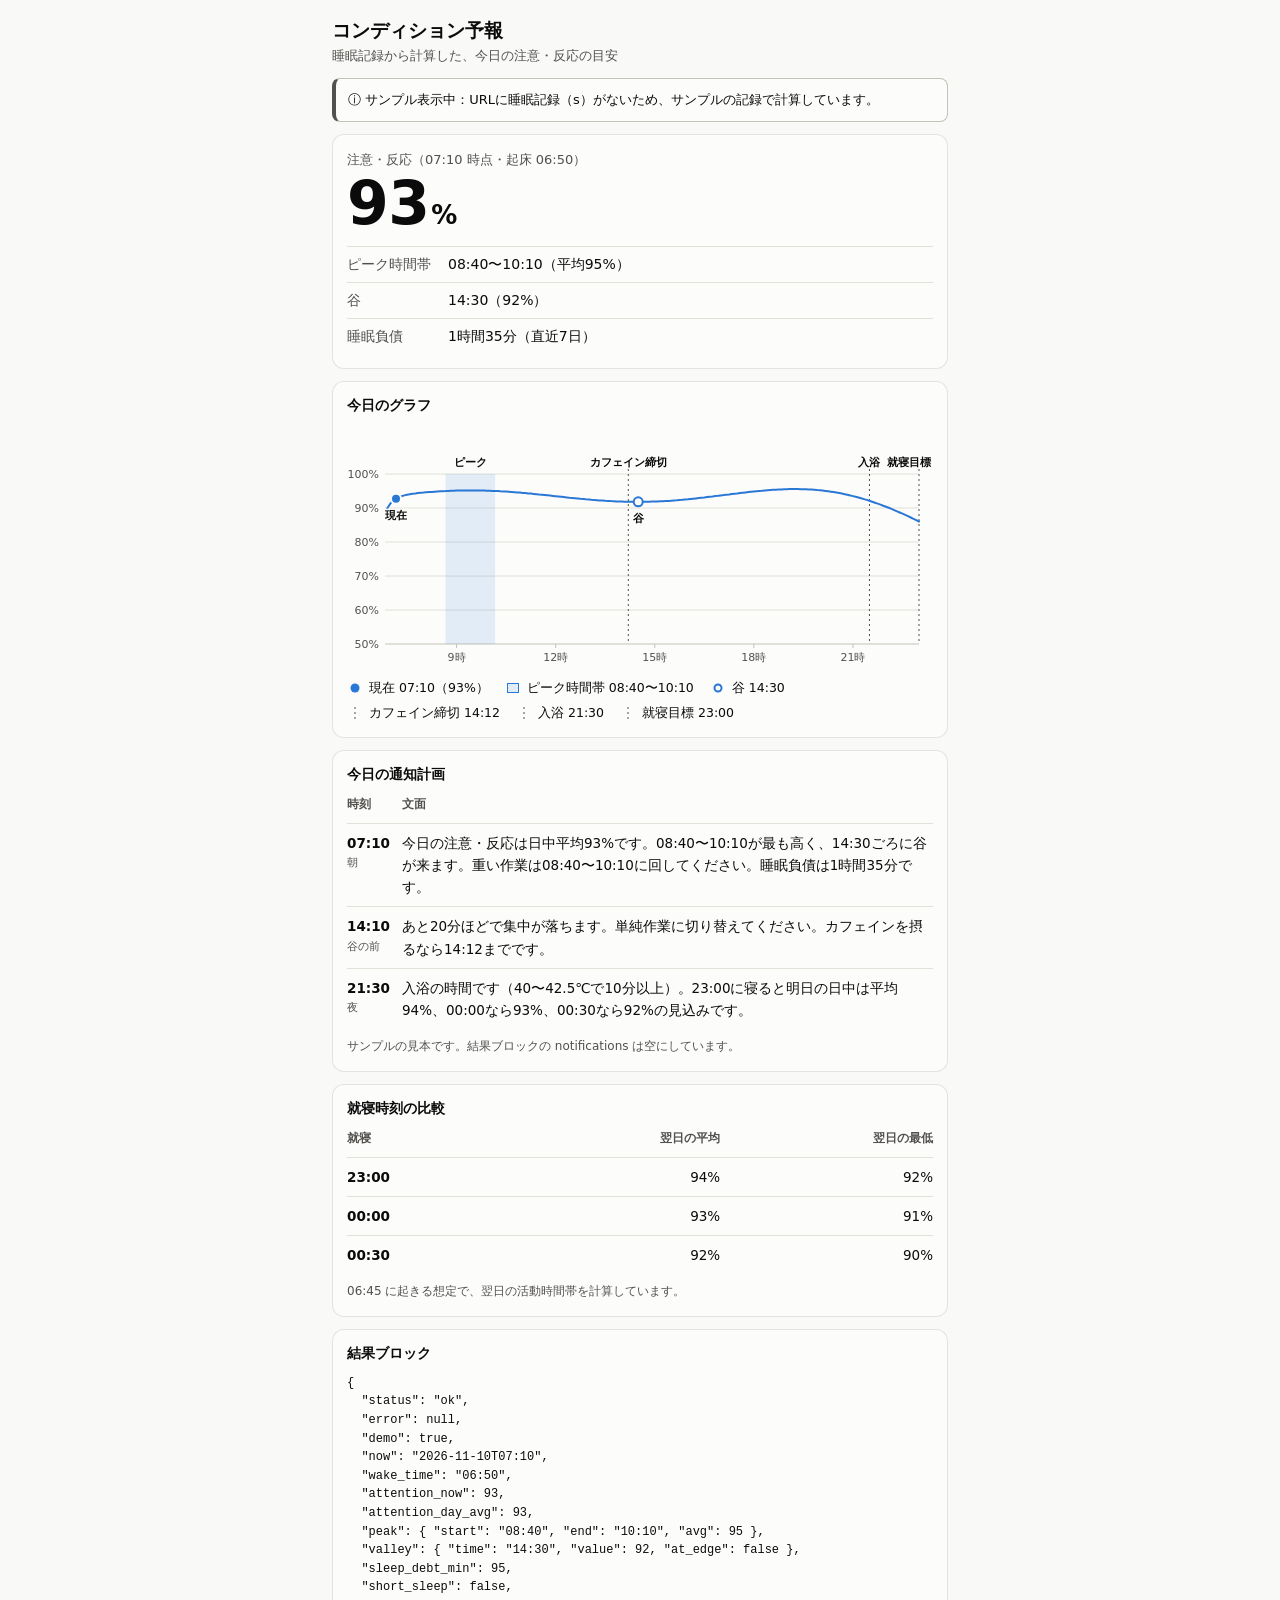
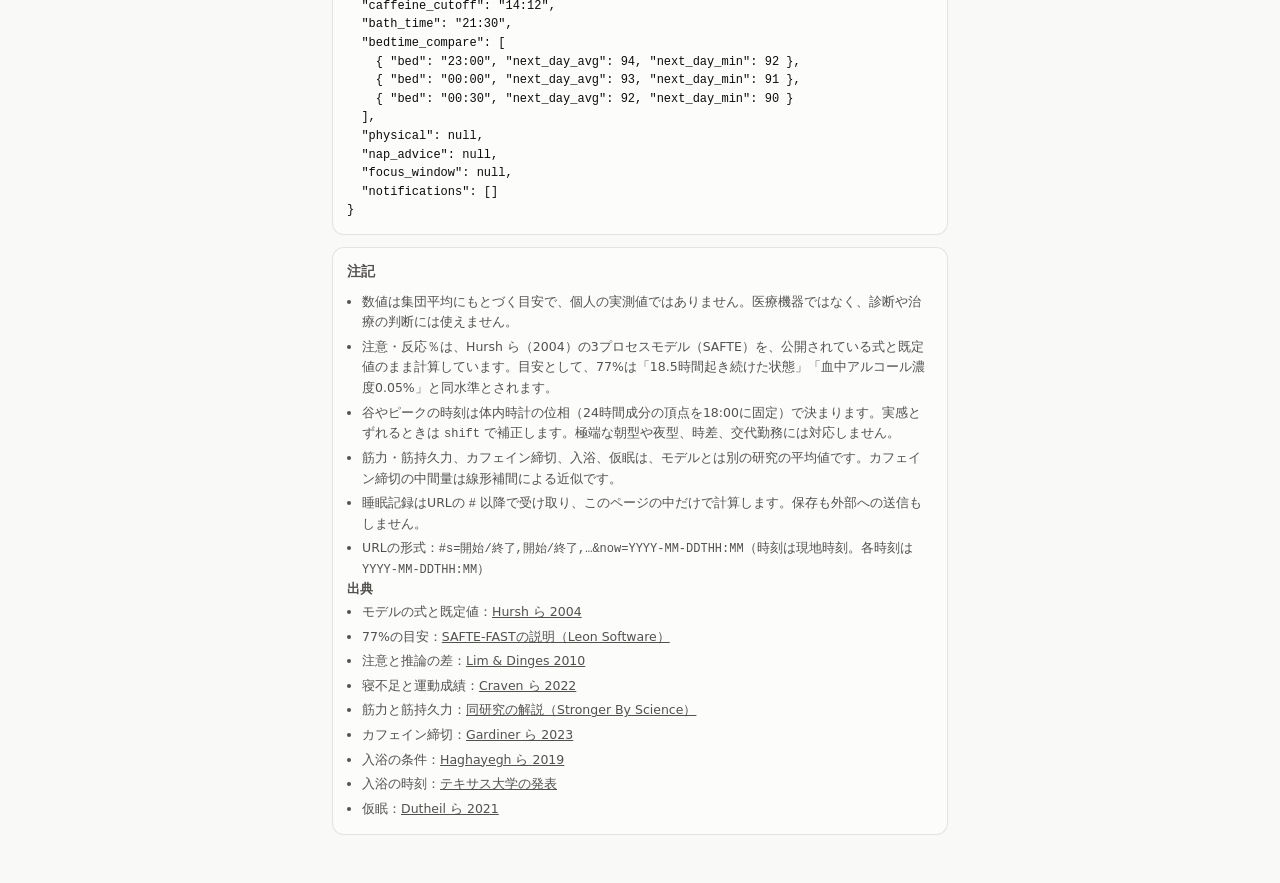
==== forecast/index.html @ 97cc7d0a "コンディション予報ページを追加（/forecast/） 睡眠記録から当日の注意・反応％を計算し、通知計画を返す静的ページ。 仕様書「コンディション予報ページ 仕様書」の v1 を実装した。  - fo" ====
<!DOCTYPE html>
<html lang="ja">
<head>
<meta charset="utf-8">
<meta name="viewport" content="width=device-width, initial-scale=1">
<meta name="color-scheme" content="light dark">
<meta name="referrer" content="no-referrer">
<!-- 外部通信をしないことをブラウザ側でも保証する（読み込み・送信をすべて禁止） -->
<meta http-equiv="Content-Security-Policy" content="default-src 'none'; script-src 'unsafe-inline'; style-src 'unsafe-inline'; base-uri 'none'; form-action 'none'">
<title>コンディション予報</title>
<style>
  :root {
    color-scheme: light dark;
    --page: #f9f9f7;
    --surface: #fcfcfb;
    --ink: #0b0b0b;
    --ink-2: #52514e;
    --grid: #e1e0d9;
    --axis: #c3c2b7;
    --border: rgba(11, 11, 11, .10);
    --series: #2a78d6;
    --wash: rgba(42, 120, 214, .12);
    --critical: #d03b3b;
  }
  @media (prefers-color-scheme: dark) {
    :root {
      --page: #0d0d0d;
      --surface: #1a1a19;
      --ink: #f0efec;
      --ink-2: #c3c2b7;
      --grid: #2c2c2a;
      --axis: #4a4a46;
      --border: rgba(255, 255, 255, .10);
      --series: #3987e5;
      --wash: rgba(57, 135, 229, .18);
      --critical: #e66767;
    }
  }
  * { box-sizing: border-box; }
  [hidden] { display: none !important; }
  html { -webkit-text-size-adjust: 100%; }
  body {
    margin: 0;
    background: var(--page);
    color: var(--ink);
    font: 15px/1.65 system-ui, -apple-system, "Hiragino Sans", "Noto Sans JP", "Yu Gothic UI", Meiryo, sans-serif;
  }
  .page { max-width: 640px; margin: 0 auto; padding: 18px 12px 48px; }
  h1 { font-size: 19px; line-height: 1.3; margin: 0; }
  .lead { margin: 2px 0 0; font-size: 13px; color: var(--ink-2); }
  h2 { font-size: 14px; line-height: 1.4; margin: 0 0 10px; }
  h3 { font-size: 13px; line-height: 1.4; margin: 14px 0 2px; }
  h3:first-of-type { margin-top: 0; }
  p { margin: 0; }
  a { color: inherit; }
  .card {
    margin-top: 12px;
    padding: 14px;
    background: var(--surface);
    border: 1px solid var(--border);
    border-radius: 12px;
  }
  .status {
    margin-top: 12px;
    padding: 10px 12px;
    font-size: 13px;
    background: var(--surface);
    border: 1px solid var(--axis);
    border-left: 4px solid var(--ink-2);
    border-radius: 8px;
    overflow-wrap: anywhere;
  }
  .status.error { border-color: var(--critical); }
  .note { margin-top: 8px; font-size: 12px; color: var(--ink-2); }

  /* 現在値 */
  .now-label { font-size: 13px; color: var(--ink-2); }
  .hero { font-size: 60px; font-weight: 700; line-height: 1.1; letter-spacing: -.01em; }
  .hero span { font-size: 26px; font-weight: 600; margin-left: 2px; }
  .facts { margin: 10px 0 0; padding: 0; list-style: none; font-size: 14px; }
  .facts li { display: flex; gap: 10px; padding: 6px 0; border-top: 1px solid var(--grid); }
  .facts .k { flex: none; width: 6.5em; color: var(--ink-2); }
  .facts .v { font-variant-numeric: tabular-nums; }

  /* グラフ */
  #chart svg { display: block; width: 100%; height: auto; touch-action: pan-y; }
  #chart text { font-size: 11px; fill: var(--ink-2); }
  #chart .grid { stroke: var(--grid); stroke-width: 1; }
  #chart .base { stroke: var(--axis); stroke-width: 1; }
  #chart .band { fill: var(--wash); }
  #chart .curve { fill: none; stroke: var(--series); stroke-width: 2; stroke-linejoin: round; stroke-linecap: round; }
  #chart .event { stroke: var(--ink-2); stroke-width: 1; stroke-dasharray: 2 3; }
  #chart .dot { fill: var(--series); stroke: var(--surface); stroke-width: 2; }
  #chart .ring { fill: var(--surface); stroke: var(--series); stroke-width: 2; }
  #chart .tag { fill: var(--ink); font-weight: 600; }
  #chart .tag-bg { fill: var(--surface); }
  #chart .cross { stroke: var(--ink-2); stroke-width: 1; }
  #chart .tip-bg { fill: var(--ink); }
  #chart .tip { fill: var(--surface); font-weight: 700; font-variant-numeric: tabular-nums; }
  .legend { display: flex; flex-wrap: wrap; gap: 4px 16px; margin: 8px 0 0; padding: 0; list-style: none; font-size: 12.5px; }
  .legend li { display: flex; align-items: center; gap: 6px; font-variant-numeric: tabular-nums; }
  .legend svg { flex: none; }
  .legend .dot { fill: var(--series); }
  .legend .ring { fill: var(--surface); stroke: var(--series); stroke-width: 2; }
  .legend .band { fill: var(--wash); stroke: var(--series); stroke-width: 1; }
  .legend .event { stroke: var(--ink-2); stroke-width: 1; stroke-dasharray: 2 3; }

  /* 表 */
  table { width: 100%; border-collapse: collapse; font-size: 13.5px; }
  th, td { padding: 8px 6px; text-align: left; vertical-align: top; border-top: 1px solid var(--grid); }
  th:first-child, td:first-child { padding-left: 0; }
  th:last-child, td:last-child { padding-right: 0; }
  thead th { border-top: 0; padding-top: 0; font-size: 12px; font-weight: 600; color: var(--ink-2); }
  td.time { white-space: nowrap; font-weight: 700; font-variant-numeric: tabular-nums; }
  td.time small { display: block; font-size: 11px; font-weight: 400; color: var(--ink-2); }
  td.num, th.num { text-align: right; font-variant-numeric: tabular-nums; white-space: nowrap; }

  #muse-result {
    margin: 0;
    font: 12px/1.55 ui-monospace, SFMono-Regular, Menlo, Consolas, monospace;
    white-space: pre-wrap;
    overflow-wrap: anywhere;
  }
  .notes { font-size: 12.5px; color: var(--ink-2); }
  .notes ul { margin: 0; padding-left: 1.2em; }
  .notes li { margin-top: 4px; }
  .notes code { font: 12px ui-monospace, SFMono-Regular, Menlo, Consolas, monospace; overflow-wrap: anywhere; }
</style>
</head>
<body>
<main class="page">
  <h1>コンディション予報</h1>
  <p class="lead">睡眠記録から計算した、今日の注意・反応の目安</p>

  <!-- 1. 状態表示（サンプル表示中・エラーのときだけ） -->
  <p id="status" class="status" role="status" hidden></p>
  <noscript><p class="status error">このページは JavaScript で計算します。JavaScript を有効にしてください。</p></noscript>

  <!-- 2. 現在値 -->
  <section id="sec-now" class="card" hidden>
    <p id="now-label" class="now-label"></p>
    <p class="hero"><b id="now-value"></b><span>%</span></p>
    <ul id="facts" class="facts"></ul>
  </section>

  <!-- 3. 今日のグラフ -->
  <section id="sec-chart" class="card" hidden>
    <h2>今日のグラフ</h2>
    <div id="chart"></div>
    <ul id="legend" class="legend"></ul>
  </section>

  <!-- 4. 今日の通知計画 -->
  <section id="sec-plan" class="card" hidden>
    <h2>今日の通知計画</h2>
    <div id="plan"></div>
  </section>

  <!-- 5. 就寝時刻の比較 -->
  <section id="sec-compare" class="card" hidden>
    <h2>就寝時刻の比較</h2>
    <div id="compare"></div>
  </section>

  <!-- 6. 条件付きの項目（該当するときだけ） -->
  <section id="sec-cond" class="card" hidden>
    <div id="cond"></div>
  </section>

  <!-- 7. 結果ブロック（Muse が読む JSON） -->
  <section class="card">
    <h2>結果ブロック</h2>
    <pre id="muse-result"></pre>
  </section>

  <!-- 8. 注記 -->
  <section class="card notes">
    <h2>注記</h2>
    <ul>
      <li>数値は集団平均にもとづく目安で、個人の実測値ではありません。医療機器ではなく、診断や治療の判断には使えません。</li>
      <li>注意・反応％は、Hursh ら（2004）の3プロセスモデル（SAFTE）を、公開されている式と既定値のまま計算しています。目安として、77%は「18.5時間起き続けた状態」「血中アルコール濃度0.05%」と同水準とされます。</li>
      <li>谷やピークの時刻は体内時計の位相（24時間成分の頂点を18:00に固定）で決まります。実感とずれるときは <code>shift</code> で補正します。極端な朝型や夜型、時差、交代勤務には対応しません。</li>
      <li>筋力・筋持久力、カフェイン締切、入浴、仮眠は、モデルとは別の研究の平均値です。カフェイン締切の中間量は線形補間による近似です。</li>
      <li>睡眠記録はURLの <code>#</code> 以降で受け取り、このページの中だけで計算します。保存も外部への送信もしません。</li>
      <li>URLの形式：<code>#s=開始/終了,開始/終了,…&amp;now=YYYY-MM-DDTHH:MM</code>（時刻は現地時刻。各時刻は <code>YYYY-MM-DDTHH:MM</code>）</li>
    </ul>
    <h3>出典</h3>
    <ul>
      <li>モデルの式と既定値：<a rel="noopener noreferrer" href="https://fatiguescience.com/hubfs/FatigueScience_June2024/Pdf/SAFTE-Validation-in-US-Army-Soldiers.pdf?hsLang=en">Hursh ら 2004</a></li>
      <li>77%の目安：<a rel="noopener noreferrer" href="https://www.leonsoftware.com/blog/real-time-fatigue-analysis-with-safte-fast-in-leon.html">SAFTE-FASTの説明（Leon Software）</a></li>
      <li>注意と推論の差：<a rel="noopener noreferrer" href="https://www.med.upenn.edu/uep/assets/user-content/documents/LimDinges2010MetaAnalysis.pdf">Lim &amp; Dinges 2010</a></li>
      <li>寝不足と運動成績：<a rel="noopener noreferrer" href="https://www.pubmed.gov/35708888/">Craven ら 2022</a></li>
      <li>筋力と筋持久力：<a rel="noopener noreferrer" href="https://www.strongerbyscience.com/research-spotlight-sleep-loss/">同研究の解説（Stronger By Science）</a></li>
      <li>カフェイン締切：<a rel="noopener noreferrer" href="https://www.pubmed.gov/36870101/">Gardiner ら 2023</a></li>
      <li>入浴の条件：<a rel="noopener noreferrer" href="https://www.em-consulte.com/article/1301348/before-bedtime-passive-body-heating-by-warm-shower">Haghayegh ら 2019</a></li>
      <li>入浴の時刻：<a rel="noopener noreferrer" href="https://cockrell.utexas.edu/?p=23504">テキサス大学の発表</a></li>
      <li>仮眠：<a rel="noopener noreferrer" href="https://www.pubmed.gov/34639511/">Dutheil ら 2021</a></li>
    </ul>
  </section>
</main>

<script id="core">
/* ============================================================
 * コンディション予報：計算部
 * 純粋関数だけで構成する。DOM・Date・乱数・保存領域には触れない。
 * 時刻はすべて「分単位の通し番号」（1970-01-01T00:00 を 0 とする現地時刻）で扱う。
 * ============================================================ */
var ConditionForecast = (function () {
  'use strict';

  var DAY = 1440;

  /* 3プロセスモデル（SAFTE）の既定パラメータ。仕様書 4.1 節 */
  var MODEL = {
    Rc: 2880,       // 貯蔵量の上限
    K: 0.5,         // 覚醒中の消費（毎分）
    f: 0.0026564,   // 不足分に比例する回復の係数（毎分）
    as: 0.55,       // 回復に対する体内時計の重み
    SImax: 4.4,     // 回復速度の上限（毎分）
    p: 18,          // 24時間成分の頂点（時）
    pPrime: 3,      // 12時間成分のずれ（時）
    beta: 0.5,      // 12時間成分の相対振幅
    a1: 7,          // 体内時計の振幅（基本, %）
    a2: 5,          // 体内時計の振幅（不足時の上乗せ, %）
    Imax: 5,        // 睡眠慣性の最大値（%）
    i: 0.04         // 睡眠慣性の時定数
  };

  var KEYS = ['s', 'now', 'need', 'bed', 'wake', 'act', 'cafmg', 'whatif', 'gym', 'win', 'shift', 'max'];

  var DEFAULTS = { need: 450, bed: 23 * 60, actStart: 8 * 60, actEnd: 17 * 60, cafmg: 107, shift: 0, max: 5 };

  var RULES = {
    minWakeSleep: 180,     // 起床時刻とみなす睡眠の最短（分）
    episodeGap: 60,        // この分数以内の途中覚醒は、起床判定では1つの睡眠として数える
    shortSleep: 360,       // 寝不足の日：起床までの24時間の睡眠合計がこの分数以下
    minDays: 7,            // 睡眠記録の最低日数
    valleyFrom: 11 * 60,   // 谷を探す範囲の開始（時刻）
    peakLen: 90,           // ピーク時間帯の長さ（分）
    focusLen: 60,          // 集中に向く時間帯の長さ（分）
    grid: 5,               // 区間・谷を探す刻み（分）
    morningWithin: 180,    // morning 通知：起床からこの分数以内
    valleyLead: 20,        // valley 通知：谷のこの分数前
    gymLead: 30,           // gym 通知：運動のこの分数前
    bathLead: 90,          // 入浴・night 通知：就寝目標のこの分数前
    napAt: 12 * 60,        // nap 通知の時刻
    napBefore: 13 * 60,    // 仮眠はこの時刻まで
    napMinutes: 20,
    gymFrom: 12 * 60,      // 運動の助言を出すのは、この時刻以降の運動だけ
    strength: 97,
    endurance: 90,
    maxHistoryDays: 400    // これより古い記録が混じる入力は誤りとみなす（計算量の保護）
  };

  /* パラメータなしのときに使うサンプル（固定値。ブラウザの時計に依存しない） */
  var SAMPLE = {
    now: '2026-11-10T07:10',
    s: [
      '2026-10-27T23:05/2026-10-28T06:40', '2026-10-28T23:20/2026-10-29T06:45',
      '2026-10-29T23:00/2026-10-30T06:30', '2026-10-30T23:45/2026-10-31T07:20',
      '2026-10-31T23:55/2026-11-01T07:40', '2026-11-01T23:10/2026-11-02T06:40',
      '2026-11-02T23:15/2026-11-03T06:45', '2026-11-03T23:30/2026-11-04T06:45',
      '2026-11-04T23:25/2026-11-05T06:30', '2026-11-05T23:00/2026-11-06T06:30',
      '2026-11-06T23:50/2026-11-07T06:50', '2026-11-07T23:40/2026-11-08T07:00',
      '2026-11-08T23:10/2026-11-09T06:45', '2026-11-09T23:40/2026-11-10T06:50'
    ].join(',')
  };

  /* ---------- 時刻（文字列 ⇔ 分単位の通し番号） ---------- */

  function mod(a, n) { return ((a % n) + n) % n; }
  function pad2(n) { return (n < 10 ? '0' : '') + n; }

  function daysFromCivil(y, m, d) {
    y -= m <= 2 ? 1 : 0;
    var era = Math.floor(y / 400);
    var yoe = y - era * 400;
    var doy = Math.floor((153 * (m + (m > 2 ? -3 : 9)) + 2) / 5) + d - 1;
    var doe = yoe * 365 + Math.floor(yoe / 4) - Math.floor(yoe / 100) + doy;
    return era * 146097 + doe - 719468;
  }

  function civilFromDays(z) {
    z += 719468;
    var era = Math.floor(z / 146097);
    var doe = z - era * 146097;
    var yoe = Math.floor((doe - Math.floor(doe / 1460) + Math.floor(doe / 36524) - Math.floor(doe / 146096)) / 365);
    var doy = doe - (365 * yoe + Math.floor(yoe / 4) - Math.floor(yoe / 100));
    var mp = Math.floor((5 * doy + 2) / 153);
    var d = doy - Math.floor((153 * mp + 2) / 5) + 1;
    var m = mp + (mp < 10 ? 3 : -9);
    return { y: yoe + era * 400 + (m <= 2 ? 1 : 0), m: m, d: d };
  }

  function daysInMonth(y, m) {
    if (m === 2) return (y % 4 === 0 && (y % 100 !== 0 || y % 400 === 0)) ? 29 : 28;
    return (m === 4 || m === 6 || m === 9 || m === 11) ? 30 : 31;
  }

  /* "YYYY-MM-DDTHH:MM"（秒が付いていれば切り捨て）→ 通し番号。不正なら null */
  function parseDateTime(text) {
    var m = /^(\d{4})-(\d{2})-(\d{2})T(\d{1,2}):(\d{2})(?::\d{2}(?:\.\d+)?)?$/.exec(String(text).trim());
    if (!m) return null;
    var y = +m[1], mo = +m[2], d = +m[3], h = +m[4], mi = +m[5];
    if (mo < 1 || mo > 12 || d < 1 || d > daysInMonth(y, mo) || h > 23 || mi > 59) return null;
    return daysFromCivil(y, mo, d) * DAY + h * 60 + mi;
  }

  /* "HH:MM" → 0〜1439。不正なら null */
  function parseClock(text) {
    var m = /^(\d{1,2}):(\d{2})$/.exec(String(text).trim());
    if (!m) return null;
    var h = +m[1], mi = +m[2];
    if (h > 23 || mi > 59) return null;
    return h * 60 + mi;
  }

  function formatClock(t) {
    var c = mod(Math.round(t), DAY);
    return pad2(Math.floor(c / 60)) + ':' + pad2(c % 60);
  }

  function formatDateTime(t) {
    var c = civilFromDays(Math.floor(t / DAY));
    return c.y + '-' + pad2(c.m) + '-' + pad2(c.d) + 'T' + formatClock(t);
  }

  function dayStart(t) { return Math.floor(t / DAY) * DAY; }

  /* 時刻 clock（0〜1439）が、通し番号 after より後に最初に来る時点 */
  function nextClock(clock, after) {
    var t = dayStart(after) + clock;
    return t > after ? t : t + DAY;
  }

  function ceilGrid(t) { return Math.ceil(t / RULES.grid) * RULES.grid; }

  /* ---------- 入力 ---------- */

  function safeDecode(text) {
    try { return decodeURIComponent(text); } catch (e) { return text; }
  }

  function parsePairs(text) {
    var out = {};
    String(text || '').split('&').forEach(function (part) {
      if (!part) return;
      var eq = part.indexOf('=');
      var key = safeDecode(eq < 0 ? part : part.slice(0, eq)).trim();
      var value = safeDecode(eq < 0 ? '' : part.slice(eq + 1)).trim();
      if (KEYS.indexOf(key) >= 0) out[key] = value;
    });
    return out;
  }

  /* クエリ文字列とフラグメントを読む。同じキーが両方にあればフラグメントを優先する */
  function readParams(search, hash) {
    var q = parsePairs(String(search || '').replace(/^\?/, ''));
    var h = parsePairs(String(hash || '').replace(/^#/, ''));
    var values = {};
    var any = false;
    KEYS.forEach(function (key) {
      var v = Object.prototype.hasOwnProperty.call(h, key) ? h[key]
        : Object.prototype.hasOwnProperty.call(q, key) ? q[key] : null;
      if (v === null) return;
      any = true;
      if (v !== '') values[key] = v;   // 値が空のキーは未指定として扱う
    });
    return { any: any, values: values };
  }

  function mergeIntervals(list) {
    var sorted = list.slice().sort(function (a, b) { return a.start - b.start || a.end - b.end; });
    var out = [];
    sorted.forEach(function (iv) {
      var last = out[out.length - 1];
      if (last && iv.start <= last.end) last.end = Math.max(last.end, iv.end);
      else out.push({ start: iv.start, end: iv.end });
    });
    return out;
  }

  function parseRange(text) {
    var m = /^(\d{1,2}:\d{2})-(\d{1,2}:\d{2})$/.exec(text);
    if (!m) return null;
    var a = parseClock(m[1]), b = parseClock(m[2]);
    if (a === null || b === null || a === b) return null;
    return { start: a, end: b };
  }

  /* 文字列のパラメータを検証して数値にする。失敗したら { error } を返す */
  function normalize(raw, clockNow) {
    var cfg = { nowText: null };
    function fail(message) { return { error: message, nowText: cfg.nowText }; }

    var nowSource = raw.now !== undefined ? raw.now : clockNow;
    var now = parseDateTime(nowSource === undefined || nowSource === null ? '' : nowSource);
    if (now === null) {
      return fail(raw.now !== undefined
        ? 'now の書式が不正です（YYYY-MM-DDTHH:MM）：' + raw.now
        : 'now がなく、ブラウザの時計も読めません。now=YYYY-MM-DDTHH:MM を付けてください。');
    }
    cfg.now = now;
    cfg.nowText = formatDateTime(now);

    if (raw.s === undefined) return fail('睡眠区間（s）がありません。s=開始/終了,開始/終了,… の形で渡してください。');
    var intervals = [];
    var pieces = raw.s.split(',');
    for (var k = 0; k < pieces.length; k++) {
      var piece = pieces[k].trim();
      var ends = piece.split('/');
      var a = ends.length === 2 ? parseDateTime(ends[0]) : null;
      var b = ends.length === 2 ? parseDateTime(ends[1]) : null;
      if (a === null || b === null) {
        return fail('s の書式が不正です（開始/終了 を YYYY-MM-DDTHH:MM で書き、カンマで区切る）：' + (piece || '（空）'));
      }
      if (b <= a) return fail('s の区間で、終了が開始より後になっていません：' + piece);
      intervals.push({ start: a, end: b });
    }
    cfg.intervals = mergeIntervals(intervals);

    function number(key, pattern, fallback, check, hint) {
      if (raw[key] === undefined) { cfg[key] = fallback; return true; }
      var v = pattern.test(raw[key]) ? Number(raw[key]) : NaN;
      if (!isFinite(v) || !check(v)) { cfg.bad = key + ' の値が不正です（' + hint + '）：' + raw[key]; return false; }
      cfg[key] = v;
      return true;
    }
    function clock(key, fallback) {
      if (raw[key] === undefined) { cfg[key] = fallback; return true; }
      var v = parseClock(raw[key]);
      if (v === null) { cfg.bad = key + ' の書式が不正です（HH:MM）：' + raw[key]; return false; }
      cfg[key] = v;
      return true;
    }
    function range(key, fallback) {
      if (raw[key] === undefined) { cfg[key] = fallback; return true; }
      var v = parseRange(raw[key]);
      if (v === null) { cfg.bad = key + ' の書式が不正です（HH:MM-HH:MM）：' + raw[key]; return false; }
      cfg[key] = v;
      return true;
    }

    var ok = number('need', /^\d+(\.\d+)?$/, DEFAULTS.need, function (v) { return v > 0 && v <= DAY; }, '分。1〜1440')
      && clock('bed', DEFAULTS.bed)
      && clock('wake', null)
      && range('act', { start: DEFAULTS.actStart, end: DEFAULTS.actEnd })
      && number('cafmg', /^\d+(\.\d+)?$/, DEFAULTS.cafmg, function (v) { return v >= 0; }, 'mg。0以上')
      && clock('gym', null)
      && range('win', null)
      && number('shift', /^[+-]?\d+$/, DEFAULTS.shift, function (v) { return Math.abs(v) <= 720; }, '分。-720〜720')
      && number('max', /^\d+$/, DEFAULTS.max, function () { return true; }, '件数。0以上の整数');
    if (!ok) return fail(cfg.bad);

    cfg.whatif = null;
    if (raw.whatif !== undefined) {
      var list = raw.whatif.split(',').map(function (x) { return parseClock(x); });
      if (list.some(function (x) { return x === null; })) {
        return fail('whatif の書式が不正です（HH:MM をカンマで区切る）：' + raw.whatif);
      }
      cfg.whatif = list;
    }
    return cfg;
  }

  /* ---------- 3プロセスモデル（仕様書 4.1 節） ---------- */

  /* 体内時計 c。tHours は時刻を時単位の小数で表した値、shiftMin は位相補正（分） */
  function circadian(tHours, shiftMin) {
    var p = MODEL.p + (shiftMin || 0) / 60;
    return Math.cos(2 * Math.PI * (tHours - p) / 24)
      + MODEL.beta * Math.cos(4 * Math.PI * (tHours - p - MODEL.pPrime) / 24);
  }

  function clampE(e) { return e < 0 ? 0 : e > 100 ? 100 : e; }

  /*
   * 睡眠履歴の先頭（貯蔵量は満杯）から tEnd まで、1分刻みで E を計算する。
   * intervals は結合済みの睡眠区間。区間の外はすべて覚醒として扱う。
   * 返り値の e[k] は時点 t0 + k の E（0〜100 に収める前の値）。
   */
  function simulate(intervals, tEnd, shiftMin) {
    var M = MODEL;
    var cTable = new Float64Array(DAY);
    for (var c0 = 0; c0 < DAY; c0++) cTable[c0] = circadian(c0 / 60, shiftMin);

    var t0 = intervals[0].start;
    var e = new Float64Array(Math.max(1, tEnd - t0 + 1));
    var R = M.Rc;
    var k = 0;
    var lastWake = null;   // 直近の覚醒時点
    var siWake = 0;        // その直前の回復速度 SI
    e[0] = 100 * R / M.Rc + cTable[mod(t0, DAY)] * M.a1;

    for (var t = t0 + 1; t <= tEnd; t++) {
      var prev = t - 1;
      while (k < intervals.length && intervals[k].end <= prev) k++;
      var iv = k < intervals.length ? intervals[k] : null;
      var c = cTable[mod(t, DAY)];

      if (iv && iv.start <= prev) {
        // prev → t の1分間は睡眠。各区間の最初の5分間は回復しない
        var si = (prev - iv.start < 5) ? 0
          : Math.min(M.SImax, Math.max(0, -M.as * c + M.f * (M.Rc - R)));
        R = Math.min(M.Rc, R + si);
        if (t === iv.end) { lastWake = t; siWake = si; }
      } else {
        R = Math.max(0, R - M.K);
      }

      var inertia = 0;
      var asleepAtT = iv && iv.start <= t && t < iv.end;
      if (!asleepAtT && lastWake !== null && siWake > 0 && t - lastWake <= 120) {
        inertia = M.Imax * Math.exp(-M.i * (t - lastWake) / siWake);
      }
      e[t - t0] = 100 * R / M.Rc + c * (M.a1 + M.a2 * (M.Rc - R) / M.Rc) - inertia;
    }
    return { t0: t0, e: e };
  }

  function valueAt(sim, t) { return clampE(sim.e[t - sim.t0]); }

  /* [from, to] の1分刻みの平均と最小 */
  function stats(sim, from, to) {
    var sum = 0, min = Infinity;
    for (var t = from; t <= to; t++) {
      var v = valueAt(sim, t);
      sum += v;
      if (v < min) min = v;
    }
    return { avg: sum / (to - from + 1), min: min };
  }

  /* [from, to] の中で、長さ len 分の平均が最大になる区間（開始は5分刻み） */
  function bestWindow(sim, from, to, len) {
    var best = null;
    for (var s = ceilGrid(from); s + len <= to; s += RULES.grid) {
      var avg = stats(sim, s, s + len).avg;
      if (best === null || avg > best.avg + 1e-9) best = { start: s, end: s + len, avg: avg };
    }
    return best;
  }

  /* [from, to] の中で E が最小になる時点（5分刻み。両端も候補に入れる） */
  function lowestPoint(sim, from, to) {
    var best = null;
    function consider(t) {
      var v = valueAt(sim, t);
      if (best === null || v < best.value - 1e-9) best = { t: t, value: v };
    }
    consider(from);
    for (var t = ceilGrid(from + 1); t < to; t += RULES.grid) consider(t);
    if (to > from) consider(to);
    best.atEdge = best.t === from || best.t === to;
    return best;
  }

  /* ---------- モデルとは独立した単純な計算 ---------- */

  function overlap(intervals, from, to) {
    var total = 0;
    intervals.forEach(function (iv) {
      var a = Math.max(iv.start, from), b = Math.min(iv.end, to);
      if (b > a) total += b - a;
    });
    return total;
  }

  /* カフェイン締切：就寝目標の何分前か（仕様書 4.5 節） */
  function caffeineLeadMinutes(cafmg) {
    var hours = cafmg <= 107 ? 8.8
      : cafmg >= 217.5 ? 13.2
        : 8.8 + (cafmg - 107) / 110.5 * 4.4;
    return Math.round(hours * 60);
  }

  /* 途中覚醒（間隔 episodeGap 分以内）をまたいで、ひと続きの睡眠にまとめる */
  function episodes(intervals) {
    var out = [];
    intervals.forEach(function (iv) {
      var last = out[out.length - 1];
      if (last && iv.start - last.end <= RULES.episodeGap) {
        last.end = iv.end;
        last.asleep += iv.end - iv.start;
      } else {
        out.push({ start: iv.start, end: iv.end, asleep: iv.end - iv.start });
      }
    });
    return out;
  }

  /*
   * 当日の起床時刻：now 以前に終わった、長さ3時間以上の睡眠のうち、最後のものの終了時刻。
   * それが24時間以上前（または無い）なら、直近24時間に終わった最後の睡眠区間の終了時刻を使う。
   * どちらも無ければ null。
   */
  function findWake(intervals, now) {
    var main = null;
    episodes(intervals).forEach(function (ep) {
      if (ep.end <= now && ep.asleep >= RULES.minWakeSleep) main = ep.end;
    });
    if (main !== null && now - main < DAY) return main;
    var lastEnd = null;
    intervals.forEach(function (iv) { if (iv.end <= now) lastEnd = iv.end; });
    return (lastEnd !== null && now - lastEnd < DAY) ? lastEnd : null;
  }

  /* 1日を正午から翌正午で区切ったときの日番号 */
  function noonDay(t) { return Math.floor((t - 720) / DAY); }
  function noonDayStart(index) { return index * DAY + 720; }

  function median(values) {
    var v = values.slice().sort(function (a, b) { return a - b; });
    var mid = Math.floor(v.length / 2);
    return v.length % 2 ? v[mid] : Math.round((v[mid - 1] + v[mid]) / 2);
  }

  /* ---------- 文面（仕様書 6 章） ---------- */

  function textMorning(avg, peak, valley, debtMin) {
    var range = formatClock(peak.start) + '〜' + formatClock(peak.end);
    var text = '今日の注意・反応は日中平均' + avg + '%です。' + range + 'が最も高く、'
      + formatClock(valley.t) + 'ごろに谷が来ます。重い作業は' + range + 'に回してください。';
    if (debtMin > 0) text += '睡眠負債は' + Math.floor(debtMin / 60) + '時間' + (debtMin % 60) + '分です。';
    return text;
  }

  function textValley(beforeCutoff, cutoff) {
    var head = 'あと20分ほどで集中が落ちます。単純作業に切り替えてください。';
    return beforeCutoff
      ? head + 'カフェインを摂るなら' + formatClock(cutoff) + 'までです。'
      : head + 'カフェインは締切（' + formatClock(cutoff) + '）を過ぎているため、控えてください。';
  }

  var TEXT_NAP = '昨夜の睡眠が6時間以下でした。13:00までに20分前後の仮眠をおすすめします。起きてから30分は重要な作業を避けてください。';
  var TEXT_GYM = '寝不足のため、筋力は約97%、筋持久力は約90%の見込みです。重量は維持し、回数とセット数を控えめにしてください。';
  var TEXT_NAP_ADVICE = '13:00までに20分前後（30分未満）の仮眠をおすすめします。起きてから30分は重要な作業を避けてください。';
  var TEXT_GYM_ADVICE = '重量は維持し、回数とセット数を控えめにしてください。';

  function textNight(compare) {
    var text = '入浴の時間です（40〜42.5℃で10分以上）。';
    var rows = compare.filter(function (row) { return row.next_day_avg !== null; });
    if (!rows.length) return text;
    rows.forEach(function (row, n) {
      text += (n ? '、' : '') + row.bed + (n ? 'なら' : 'に寝ると明日の日中は平均') + row.next_day_avg + '%';
    });
    return text + 'の見込みです。';
  }

  /* ---------- 本体 ---------- */

  var KIND_PRIORITY = ['valley', 'morning', 'night', 'nap', 'gym'];

  function forecast(cfg) {
    var iv = cfg.intervals;
    var now = cfg.now;

    if (iv[iv.length - 1].end > now) {
      return { error: 'now（' + formatDateTime(now) + '）より後に終わる睡眠区間があります。now を現地時刻で指定してください。' };
    }
    if (now - iv[0].start > RULES.maxHistoryDays * DAY) {
      return { error: '睡眠区間の日付が now から離れすぎています。s と now の日付を確認してください。' };
    }

    var wake = findWake(iv, now);
    if (wake === null) {
      return { error: 'now（' + formatDateTime(now) + '）の直前24時間に終わった睡眠区間がありません。最新の睡眠記録が含まれているか確認してください。' };
    }

    // 睡眠負債：正午区切りで、起床時刻を含む日までの7日
    var lastDay = noonDay(wake - 1);
    var firstDay = lastDay - (RULES.minDays - 1);
    var covered = lastDay - noonDay(iv[0].start) + 1;
    if (covered < RULES.minDays) {
      return { error: '睡眠記録が' + RULES.minDays + '日分に足りません（' + covered + '日分）。直近14日分を渡してください。' };
    }
    var debt = 0;
    var wakeOffsets = [];
    var eps = episodes(iv);
    for (var d = firstDay; d <= lastDay; d++) {
      var from = noonDayStart(d);
      debt += cfg.need - overlap(iv, from, from + DAY);
      var dayWake = null;
      eps.forEach(function (ep) {
        if (ep.asleep >= RULES.minWakeSleep && ep.end <= now && noonDay(ep.end - 1) === d) dayWake = ep.end - from;
      });
      if (dayWake !== null) wakeOffsets.push(dayWake);
    }
    debt = Math.max(0, Math.round(debt));

    var shortSleep = overlap(iv, wake - DAY, wake) <= RULES.shortSleep;

    // 就寝目標・翌朝の起床予定
    var bedTarget = nextClock(cfg.bed, wake);
    var wakeClock = cfg.wake !== null ? cfg.wake
      : wakeOffsets.length ? mod(720 + median(wakeOffsets), DAY) : mod(wake, DAY);
    var nextWake = nextClock(wakeClock, bedTarget);

    // 今日の範囲
    var day0 = dayStart(wake);
    var actStart = day0 + cfg.act.start;
    var actEnd = day0 + cfg.act.end + (cfg.act.end <= cfg.act.start ? DAY : 0);
    var win = null;
    if (cfg.win) {
      win = { start: day0 + cfg.win.start, end: day0 + cfg.win.end + (cfg.win.end <= cfg.win.start ? DAY : 0) };
      if (win.end <= wake) { win.start += DAY; win.end += DAY; }
    }

    // now より後は覚醒が続くものとして計算する
    var horizon = Math.max(now, bedTarget, win ? win.end : 0);
    var sim = simulate(iv, horizon, cfg.shift);

    // 集計範囲：活動時間帯のうち、今日のカーブ（起床〜就寝目標）に入る部分
    var from0 = Math.max(actStart, wake);
    var to0 = Math.min(actEnd, bedTarget);
    var dayAvg = to0 > from0 ? stats(sim, from0, to0).avg : null;
    var peak = to0 - from0 >= RULES.peakLen ? bestWindow(sim, from0, to0, RULES.peakLen) : null;
    var valleyFrom = Math.max(from0, day0 + RULES.valleyFrom);
    var valley = valleyFrom <= to0 && to0 > from0 ? lowestPoint(sim, valleyFrom, to0) : null;

    var cutoff = bedTarget - caffeineLeadMinutes(cfg.cafmg);
    var bath = bedTarget - RULES.bathLead;

    // 就寝時刻の比較
    var bedtimes = cfg.whatif
      ? cfg.whatif.map(function (c) { return nextClock(c, wake); })
      : [bedTarget, bedTarget + 60, bedTarget + 90];
    var day1 = dayStart(nextWake);
    var act1Start = Math.max(day1 + cfg.act.start, nextWake);
    var act1End = day1 + cfg.act.end + (cfg.act.end <= cfg.act.start ? DAY : 0);
    var compare = [];
    bedtimes.forEach(function (bed) {
      if (bed < now || bed >= nextWake) return;   // 過ぎた時刻、起床予定より後の時刻は比べない
      var row = { bed: formatClock(bed), next_day_avg: null, next_day_min: null };
      if (act1End > act1Start) {
        var next = simulate(mergeIntervals(iv.concat([{ start: bed, end: nextWake }])), act1End, cfg.shift);
        var st = stats(next, act1Start, act1End);
        row.next_day_avg = Math.round(st.avg);
        row.next_day_min = Math.round(st.min);
      }
      compare.push(row);
    });

    // 条件付きの項目
    var gymOn = cfg.gym !== null && shortSleep && cfg.gym >= RULES.gymFrom;
    var physical = gymOn ? { strength: RULES.strength, endurance: RULES.endurance, advice: TEXT_GYM_ADVICE } : null;
    var napAdvice = shortSleep
      ? { before: formatClock(RULES.napBefore), minutes: RULES.napMinutes, text: TEXT_NAP_ADVICE } : null;
    var focus = null;
    if (win) {
      var fw = bestWindow(sim, Math.max(win.start, now), win.end, RULES.focusLen);
      if (fw) focus = { start: formatClock(fw.start), end: formatClock(fw.end), avg: Math.round(fw.avg) };
    }

    // 通知計画
    var avgInt = dayAvg === null ? null : Math.round(dayAvg);
    var plan = [];
    if (now - wake <= RULES.morningWithin && dayAvg !== null && peak && valley) {
      plan.push({ t: now, kind: 'morning', text: textMorning(avgInt, peak, valley, debt) });
    }
    if (valley) {
      var vt = valley.t - RULES.valleyLead;
      plan.push({ t: vt, kind: 'valley', text: textValley(vt < cutoff, cutoff) });
    }
    if (shortSleep) plan.push({ t: day0 + RULES.napAt, kind: 'nap', text: TEXT_NAP });
    if (gymOn) plan.push({ t: day0 + cfg.gym - RULES.gymLead, kind: 'gym', text: TEXT_GYM });
    plan.push({ t: bath, kind: 'night', text: textNight(compare) });

    function priority(item) { return KIND_PRIORITY.indexOf(item.kind); }
    plan = plan.filter(function (item) { return item.t >= now; })
      .sort(function (a, b) { return priority(a) - priority(b); })
      .slice(0, cfg.max)
      .sort(function (a, b) { return a.t - b.t || priority(a) - priority(b); });

    // 今日のカーブ（起床から就寝目標まで5分刻み。now が就寝目標を過ぎていれば now まで）
    var chartEnd = Math.max(bedTarget, now);
    var curve = [];
    for (var t = wake; t < chartEnd; t = t === wake ? ceilGrid(wake + 1) : t + RULES.grid) {
      curve.push({ t: t, e: valueAt(sim, t) });
    }
    curve.push({ t: chartEnd, e: valueAt(sim, chartEnd) });

    var result = {
      status: 'ok',
      error: null,
      demo: false,
      now: formatDateTime(now),
      wake_time: formatClock(wake),
      attention_now: Math.round(valueAt(sim, now)),
      attention_day_avg: avgInt,
      peak: peak ? { start: formatClock(peak.start), end: formatClock(peak.end), avg: Math.round(peak.avg) } : null,
      valley: valley ? { time: formatClock(valley.t), value: Math.round(valley.value), at_edge: valley.atEdge } : null,
      sleep_debt_min: debt,
      short_sleep: shortSleep,
      caffeine_cutoff: formatClock(cutoff),
      bath_time: formatClock(bath),
      bedtime_compare: compare,
      physical: physical,
      nap_advice: napAdvice,
      focus_window: focus,
      notifications: plan.map(function (item) { return { time: formatClock(item.t), kind: item.kind, text: item.text }; })
    };

    var view = {
      now: now, wake: wake, bedTarget: bedTarget, chartEnd: chartEnd, curve: curve,
      nowValue: valueAt(sim, now),
      peak: peak, valley: valley, cutoff: cutoff, bath: bath,
      nextWake: nextWake,
      gym: cfg.gym === null ? null : day0 + cfg.gym,
      plan: result.notifications
    };
    return { result: result, view: view };
  }

  function errorOutput(message, nowText) {
    return {
      result: {
        status: 'error', error: message, demo: false, now: nowText || null,
        wake_time: null, attention_now: null, attention_day_avg: null, peak: null, valley: null,
        sleep_debt_min: null, short_sleep: null, caffeine_cutoff: null, bath_time: null,
        bedtime_compare: [], physical: null, nap_advice: null, focus_window: null, notifications: []
      },
      view: null
    };
  }

  /*
   * 入口。search はクエリ文字列、hash はフラグメント、clockNow は now が無いときに使う
   * 現在時刻（YYYY-MM-DDTHH:MM）。{ result, view } を返す。result が結果ブロックの中身。
   */
  function run(search, hash, clockNow) {
    try {
      var params = readParams(search, hash);
      var demo = !params.any;
      var cfg = normalize(demo ? { s: SAMPLE.s, now: SAMPLE.now } : params.values, clockNow);
      if (cfg.error) return errorOutput(cfg.error, cfg.nowText);
      var out = forecast(cfg);
      if (out.error) return errorOutput(out.error, cfg.nowText);
      if (demo) {
        // サンプル表示：結果ブロックには通知を出さない（画面には見本として残す）
        out.result.demo = true;
        out.result.notifications = [];
      }
      return out;
    } catch (problem) {
      // 想定外の入力でも、結果ブロックは必ず読める形で返す
      return errorOutput('計算できませんでした：' + (problem && problem.message ? problem.message : problem), null);
    }
  }

  /* 結果ブロックの文字列。キーの順序は result の定義順のまま */
  function formatResult(result) {
    function inline(value) {
      if (value === null || typeof value !== 'object') return JSON.stringify(value);
      return '{ ' + Object.keys(value).map(function (key) {
        return JSON.stringify(key) + ': ' + JSON.stringify(value[key]);
      }).join(', ') + ' }';
    }
    var lines = Object.keys(result).map(function (key) {
      var value = result[key];
      if (!Array.isArray(value)) return '  ' + JSON.stringify(key) + ': ' + inline(value);
      if (!value.length) return '  ' + JSON.stringify(key) + ': []';
      return '  ' + JSON.stringify(key) + ': [\n'
        + value.map(function (item) { return '    ' + inline(item); }).join(',\n') + '\n  ]';
    });
    return '{\n' + lines.join(',\n') + '\n}';
  }

  return {
    MODEL: MODEL, RULES: RULES, SAMPLE: SAMPLE,
    parseDateTime: parseDateTime, parseClock: parseClock,
    formatClock: formatClock, formatDateTime: formatDateTime,
    readParams: readParams, mergeIntervals: mergeIntervals,
    circadian: circadian, simulate: simulate, clampE: clampE,
    caffeineLeadMinutes: caffeineLeadMinutes, findWake: findWake,
    run: run, formatResult: formatResult
  };
})();
</script>

<script id="ui">
/* ============================================================
 * コンディション予報：画面部
 * 計算は ConditionForecast.run() に任せ、結果を描画するだけ。
 * ============================================================ */
(function () {
  'use strict';

  var CF = ConditionForecast;
  var SVG_NS = 'http://www.w3.org/2000/svg';
  var KIND_LABEL = { morning: '朝', valley: '谷の前', nap: '仮眠', gym: '運動の前', night: '夜' };
  var current = null;

  function $(id) { return document.getElementById(id); }

  function el(tag, className, text) {
    var node = document.createElement(tag);
    if (className) node.className = className;
    if (text !== undefined) node.textContent = text;
    return node;
  }

  function svgEl(tag, attrs, text) {
    var node = document.createElementNS(SVG_NS, tag);
    Object.keys(attrs || {}).forEach(function (key) { node.setAttribute(key, attrs[key]); });
    if (text !== undefined) node.textContent = text;
    return node;
  }

  function clear(node) { while (node.firstChild) node.removeChild(node.firstChild); }

  /*
   * now が渡されないときの既定値（仕様書 3 章）。ブラウザの時計を現地時刻として読む。
   * 時計に頼るのはここだけで、now が渡されていればこの値は使われない。
   */
  function clockNow() {
    var d = new Date();
    function p(n) { return (n < 10 ? '0' : '') + n; }
    return d.getFullYear() + '-' + p(d.getMonth() + 1) + '-' + p(d.getDate())
      + 'T' + p(d.getHours()) + ':' + p(d.getMinutes());
  }

  function duration(min) { return Math.floor(min / 60) + '時間' + (min % 60) + '分'; }

  /* ---------- 2. 現在値 ---------- */

  function renderNow(r, v) {
    $('now-label').textContent = '注意・反応（' + CF.formatClock(v.now) + ' 時点・起床 ' + r.wake_time + '）';
    $('now-value').textContent = r.attention_now;
    var facts = $('facts');
    clear(facts);
    function fact(key, value) {
      var li = el('li');
      li.appendChild(el('span', 'k', key));
      li.appendChild(el('span', 'v', value));
      facts.appendChild(li);
    }
    fact('ピーク時間帯', r.peak ? r.peak.start + '〜' + r.peak.end + '（平均' + r.peak.avg + '%）' : '—');
    fact('谷', r.valley
      ? r.valley.time + '（' + r.valley.value + '%）' + (r.valley.at_edge ? '※活動時間帯の端' : '') : '—');
    fact('睡眠負債', r.sleep_debt_min > 0 ? duration(r.sleep_debt_min) + '（直近7日）' : 'なし（直近7日）');
  }

  /* ---------- 3. 今日のグラフ ---------- */

  function textWidth(text, size) {
    var w = 0;
    for (var k = 0; k < text.length; k++) w += text.charCodeAt(k) > 0x2e7f ? size : size * 0.62;
    return w;
  }

  function renderChart(v) {
    var host = $('chart');
    clear(host);
    var W = Math.max(280, Math.min(host.clientWidth || 320, 760));
    var H = 244, L = 38, R = 14, T = 48, B = 26, FS = 11;
    var plotW = W - L - R, plotH = H - T - B, bottom = T + plotH;
    var x0 = v.wake, x1 = v.chartEnd;
    function X(t) { return L + (t - x0) / (x1 - x0) * plotW; }
    function Y(e) { return T + (100 - Math.max(50, Math.min(100, e))) / 50 * plotH; }
    function inside(t) { return t >= x0 && t <= x1; }

    var svg = svgEl('svg', { viewBox: '0 0 ' + W + ' ' + H, role: 'img' });
    svg.appendChild(svgEl('title', {}, '起床から就寝目標までの注意・反応％。縦軸は50〜100%。'));

    // 目盛り（横線は実線の細線、縦軸は50〜100%）
    for (var e = 50; e <= 100; e += 10) {
      svg.appendChild(svgEl('line', { x1: L, x2: W - R, y1: Y(e), y2: Y(e), 'class': e === 50 ? 'base' : 'grid' }));
      svg.appendChild(svgEl('text', { x: L - 6, y: Y(e) + 4, 'text-anchor': 'end' }, e + '%'));
    }
    var hours = (x1 - x0) / 60;
    var step = hours <= 6 ? 1 : hours <= 12 ? 2 : hours <= 20 ? 3 : 6;
    for (var t = Math.ceil(x0 / 60) * 60; t <= x1; t += 60) {
      var hour = ((t % 1440) + 1440) % 1440 / 60;
      if (hour % step) continue;
      svg.appendChild(svgEl('line', { x1: X(t), x2: X(t), y1: bottom, y2: bottom + 4, 'class': 'base' }));
      svg.appendChild(svgEl('text', { x: X(t), y: bottom + 17, 'text-anchor': 'middle' }, hour + '時'));
    }

    // ピーク時間帯（帯）
    var tags = [];
    if (v.peak && v.peak.end > x0 && v.peak.start < x1) {
      var a = X(Math.max(v.peak.start, x0)), b = X(Math.min(v.peak.end, x1));
      svg.appendChild(svgEl('rect', { x: a, y: T, width: b - a, height: plotH, 'class': 'band' }));
      tags.push({ x: (a + b) / 2, text: 'ピーク', line: false });
    }
    if (inside(v.cutoff)) tags.push({ x: X(v.cutoff), text: 'カフェイン締切', line: true });
    if (inside(v.bath)) tags.push({ x: X(v.bath), text: '入浴', line: true });
    if (inside(v.bedTarget)) tags.push({ x: X(v.bedTarget), text: '就寝目標', line: true });

    // 上の余白に、重ならない段を選んで印の名前を置く
    var laneEnd = [-Infinity, -Infinity, -Infinity];
    tags.sort(function (p, q) { return p.x - q.x; });
    tags.forEach(function (tag) {
      tag.w = textWidth(tag.text, FS);
      tag.cx = Math.max(2 + tag.w / 2, Math.min(W - 2 - tag.w / 2, tag.x));
      var lane = 0;
      while (lane < laneEnd.length - 1 && tag.cx - tag.w / 2 < laneEnd[lane] + 6) lane++;
      laneEnd[lane] = tag.cx + tag.w / 2;
      tag.y = T - 8 - lane * 14;
      if (tag.line) svg.appendChild(svgEl('line', { x1: tag.x, x2: tag.x, y1: tag.y + 3, y2: bottom, 'class': 'event' }));
    });

    // 曲線
    var path = v.curve.map(function (p, n) { return (n ? 'L' : 'M') + X(p.t).toFixed(1) + ' ' + Y(p.e).toFixed(1); }).join('');
    svg.appendChild(svgEl('path', { d: path, 'class': 'curve' }));

    // 谷と現在位置（点）。名前は点の下、入らなければ上に置く
    var points = [];
    if (v.valley && inside(v.valley.t)) points.push({ t: v.valley.t, e: v.valley.value, text: '谷', cls: 'ring', r: 4.5 });
    if (inside(v.now)) points.push({ t: v.now, e: v.nowValue, text: '現在', cls: 'dot', r: 5 });
    var placed = [];
    points.forEach(function (p) {
      var px = X(p.t), py = Y(p.e);
      var w = textWidth(p.text, FS);
      var cx = Math.max(L + w / 2, Math.min(W - 2 - w / 2, px));
      var ty = py + 20 <= bottom - 4 ? py + 20 : py - 11;
      placed.forEach(function (q) {
        if (Math.abs(q.cx - cx) < (q.w + w) / 2 + 4 && Math.abs(q.ty - ty) < 13) ty = q.ty + 14 <= bottom - 4 ? q.ty + 14 : q.ty - 14;
      });
      placed.push({ cx: cx, w: w, ty: ty });
      p.px = px; p.py = py; p.cx = cx; p.w = w; p.ty = ty;
    });

    // 文字は線より後に描き、下地を敷いて読めるようにする
    tags.forEach(function (tag) {
      svg.appendChild(svgEl('rect', { x: tag.cx - tag.w / 2 - 2, y: tag.y - 10, width: tag.w + 4, height: 13, 'class': 'tag-bg' }));
      svg.appendChild(svgEl('text', { x: tag.cx, y: tag.y, 'text-anchor': 'middle', 'class': 'tag' }, tag.text));
    });
    points.forEach(function (p) {
      svg.appendChild(svgEl('rect', { x: p.cx - p.w / 2 - 2, y: p.ty - 10, width: p.w + 4, height: 13, 'class': 'tag-bg' }));
      svg.appendChild(svgEl('text', { x: p.cx, y: p.ty, 'text-anchor': 'middle', 'class': 'tag' }, p.text));
      svg.appendChild(svgEl('circle', { cx: p.px, cy: p.py, r: p.r, 'class': p.cls }));
    });

    // なぞると、その時刻の値を出す（無くても全項目は読める。補助の表示）
    var probe = svgEl('g', { visibility: 'hidden' });
    var cross = svgEl('line', { y1: T, y2: bottom, 'class': 'cross' });
    var probeDot = svgEl('circle', { r: 4, 'class': 'dot' });
    var tipBg = svgEl('rect', { height: 20, rx: 4, 'class': 'tip-bg' });
    var tip = svgEl('text', { 'text-anchor': 'middle', 'class': 'tip' });
    [cross, probeDot, tipBg, tip].forEach(function (node) { probe.appendChild(node); });
    svg.appendChild(probe);
    function show(ev) {
      var box = svg.getBoundingClientRect();
      var want = x0 + ((ev.clientX - box.left) * W / box.width - L) / plotW * (x1 - x0);
      var best = v.curve[0];
      v.curve.forEach(function (p) { if (Math.abs(p.t - want) < Math.abs(best.t - want)) best = p; });
      var px = X(best.t), py = Y(best.e);
      var label = Math.round(best.e) + '%  ' + CF.formatClock(best.t);
      var w = textWidth(label, FS) + 14;
      var cx = Math.max(L + w / 2, Math.min(W - R - w / 2, px));
      var top = py > T + plotH / 2 ? T + 6 : bottom - 28;
      cross.setAttribute('x1', px); cross.setAttribute('x2', px);
      probeDot.setAttribute('cx', px); probeDot.setAttribute('cy', py);
      tipBg.setAttribute('x', cx - w / 2); tipBg.setAttribute('y', top); tipBg.setAttribute('width', w);
      tip.setAttribute('x', cx); tip.setAttribute('y', top + 14);
      tip.textContent = label;
      probe.setAttribute('visibility', 'visible');
    }
    svg.addEventListener('pointermove', show);
    svg.addEventListener('pointerdown', show);
    svg.addEventListener('pointerleave', function () { probe.setAttribute('visibility', 'hidden'); });

    host.appendChild(svg);
  }

  function renderLegend(r, v) {
    var legend = $('legend');
    clear(legend);
    function item(shape, text) {
      var li = el('li');
      var key = svgEl('svg', { width: 16, height: 12, viewBox: '0 0 16 12', 'aria-hidden': 'true' });
      if (shape === 'dot') key.appendChild(svgEl('circle', { cx: 8, cy: 6, r: 4.5, 'class': 'dot' }));
      if (shape === 'ring') key.appendChild(svgEl('circle', { cx: 8, cy: 6, r: 3.5, 'class': 'ring' }));
      if (shape === 'band') key.appendChild(svgEl('rect', { x: 2.5, y: 1.5, width: 11, height: 9, 'class': 'band' }));
      if (shape === 'event') key.appendChild(svgEl('line', { x1: 8, x2: 8, y1: 0, y2: 12, 'class': 'event' }));
      li.appendChild(key);
      li.appendChild(el('span', '', text));
      legend.appendChild(li);
    }
    item('dot', '現在 ' + CF.formatClock(v.now) + '（' + r.attention_now + '%）');
    if (r.peak) item('band', 'ピーク時間帯 ' + r.peak.start + '〜' + r.peak.end);
    if (r.valley) item('ring', '谷 ' + r.valley.time);
    item('event', 'カフェイン締切 ' + r.caffeine_cutoff);
    item('event', '入浴 ' + r.bath_time);
    item('event', '就寝目標 ' + CF.formatClock(v.bedTarget));
  }

  /* ---------- 4〜6. 表と条件付きの項目 ---------- */

  function table(headers, rows) {
    var t = el('table');
    var head = el('tr');
    headers.forEach(function (h) { head.appendChild(el('th', h.cls, h.text)); });
    t.appendChild(el('thead')).appendChild(head);
    var body = t.appendChild(el('tbody'));
    rows.forEach(function (cells) {
      var tr = el('tr');
      cells.forEach(function (cell, n) {
        var td = el('td', headers[n].cls, cell.text);
        if (cell.small) td.appendChild(el('small', '', cell.small));
        tr.appendChild(td);
      });
      body.appendChild(tr);
    });
    return t;
  }

  function renderPlan(r, v) {
    var host = $('plan');
    clear(host);
    if (!v.plan.length) {
      host.appendChild(el('p', 'note', 'これから送る通知はありません。'));
      return;
    }
    host.appendChild(table(
      [{ text: '時刻', cls: 'time' }, { text: '文面' }],
      v.plan.map(function (n) { return [{ text: n.time, small: KIND_LABEL[n.kind] }, { text: n.text }]; })
    ));
    if (r.demo) host.appendChild(el('p', 'note', 'サンプルの見本です。結果ブロックの notifications は空にしています。'));
  }

  function renderCompare(r, v) {
    var host = $('compare');
    clear(host);
    if (!r.bedtime_compare.length) {
      host.appendChild(el('p', 'note', '比べられる就寝時刻がありません（過ぎた時刻は比べません）。'));
      return;
    }
    function pct(x) { return x === null ? '—' : x + '%'; }
    host.appendChild(table(
      [{ text: '就寝', cls: 'time' }, { text: '翌日の平均', cls: 'num' }, { text: '翌日の最低', cls: 'num' }],
      r.bedtime_compare.map(function (row) {
        return [{ text: row.bed }, { text: pct(row.next_day_avg) }, { text: pct(row.next_day_min) }];
      })
    ));
    host.appendChild(el('p', 'note', CF.formatClock(v.nextWake) + ' に起きる想定で、翌日の活動時間帯を計算しています。'));
  }

  function renderCond(r, v) {
    var host = $('cond');
    clear(host);
    function block(title, text) {
      host.appendChild(el('h3', '', title));
      host.appendChild(el('p', '', text));
    }
    if (r.physical) {
      block('運動の助言（' + CF.formatClock(v.gym) + '）',
        '寝不足のため、筋力は約' + r.physical.strength + '%、筋持久力は約' + r.physical.endurance + '%の見込みです。' + r.physical.advice);
    }
    if (r.nap_advice) block('仮眠の助言', r.nap_advice.text);
    if (r.focus_window) {
      block('集中に向く時間帯', r.focus_window.start + '〜' + r.focus_window.end + '（平均' + r.focus_window.avg + '%）');
    }
  }

  /* ---------- 全体 ---------- */

  function render() {
    var out = CF.run(location.search, location.hash, clockNow());
    var r = out.result, v = out.view;
    current = out;

    $('muse-result').textContent = CF.formatResult(r);

    var status = $('status');
    status.hidden = r.status === 'ok' && !r.demo;
    status.className = r.status === 'ok' ? 'status' : 'status error';
    status.textContent = r.status !== 'ok' ? '⚠ エラー：' + r.error
      : r.demo ? 'ⓘ サンプル表示中：URLに睡眠記録（s）がないため、サンプルの記録で計算しています。' : '';

    var ok = r.status === 'ok';
    ['sec-now', 'sec-chart', 'sec-plan', 'sec-compare'].forEach(function (id) { $(id).hidden = !ok; });
    $('sec-cond').hidden = !(ok && (r.physical || r.nap_advice || r.focus_window));

    if (!ok) {
      document.title = 'エラー ｜ コンディション予報';
      return;
    }
    document.title = (r.demo ? '［サンプル］' : '') + '注意・反応 ' + r.attention_now + '%'
      + (r.valley ? ' ｜ 谷 ' + r.valley.time : '');
    renderNow(r, v);
    renderChart(v);
    renderLegend(r, v);
    renderPlan(r, v);
    renderCompare(r, v);
    renderCond(r, v);
  }

  render();
  // 同じタブで # 以降だけが変わったときも、計算し直す
  window.addEventListener('hashchange', render);
  window.addEventListener('resize', function () { if (current && current.view) renderChart(current.view); });
})();
</script>
</body>
</html>
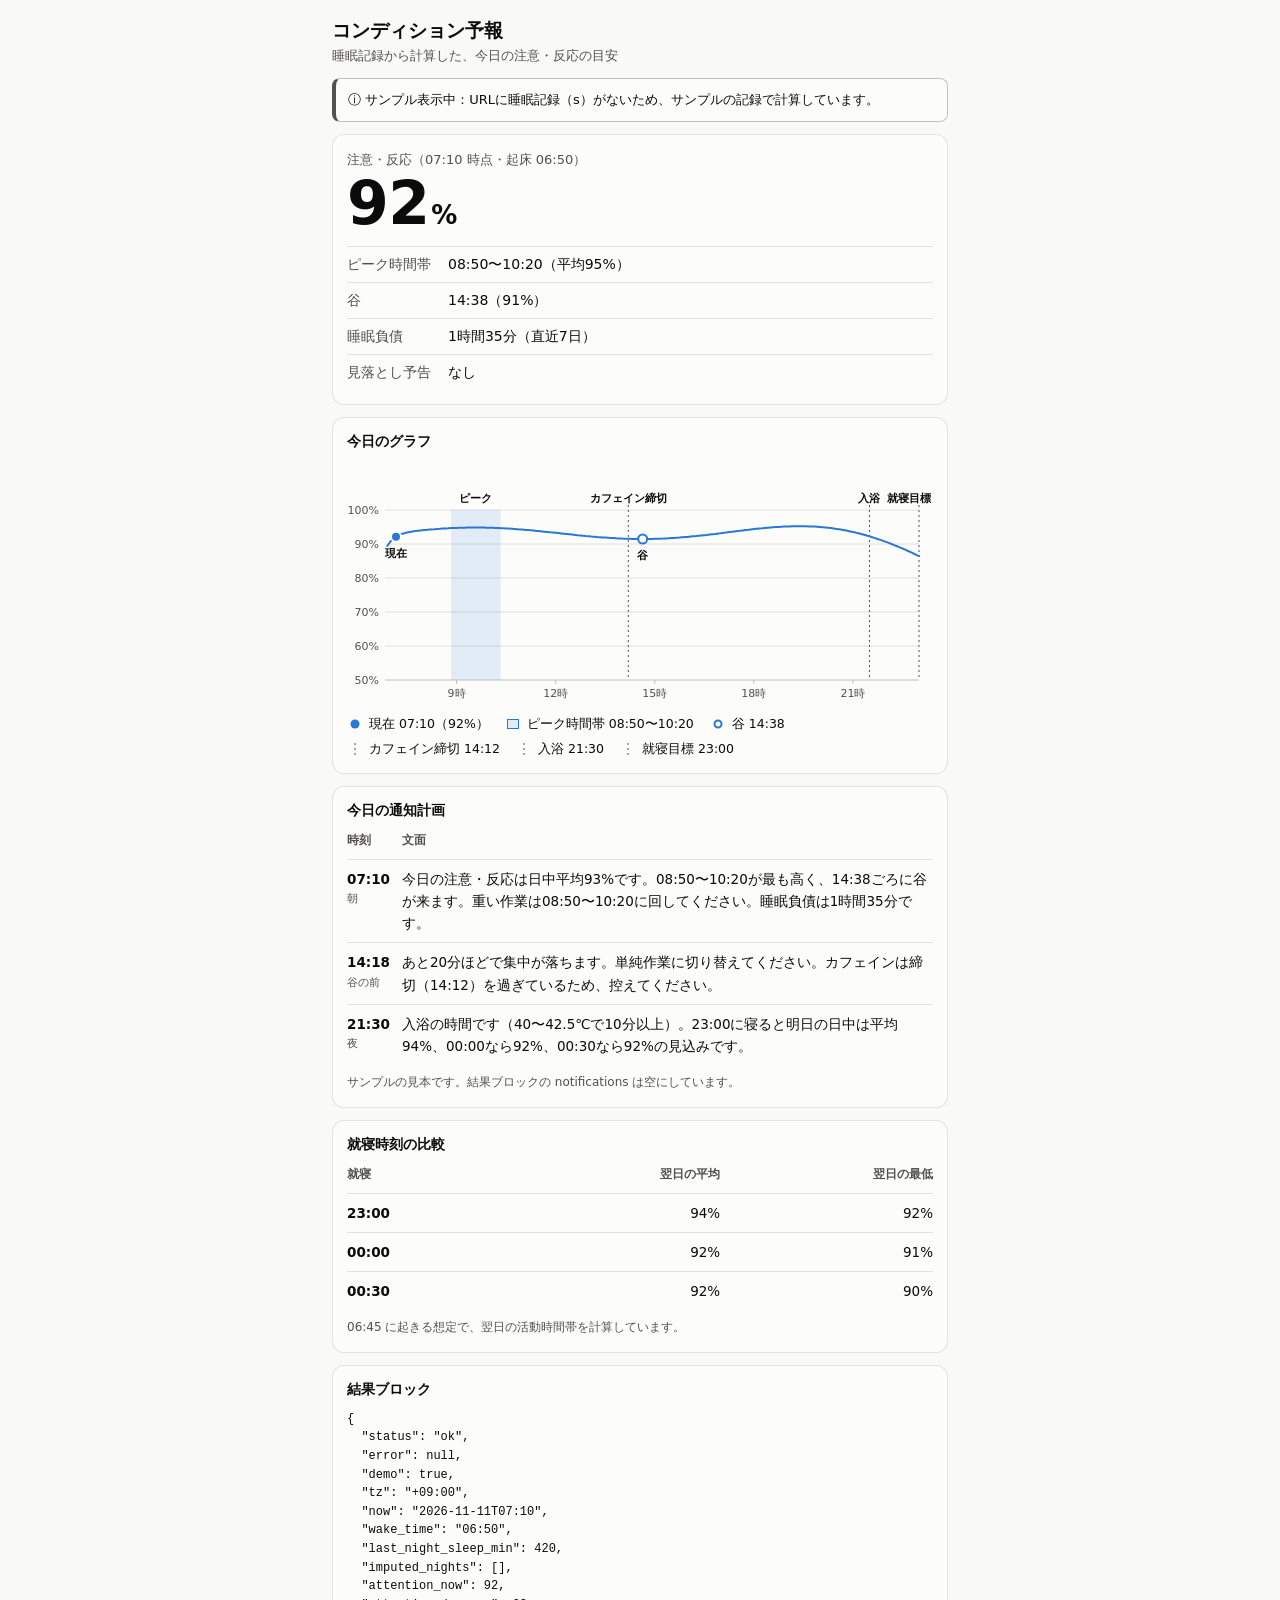
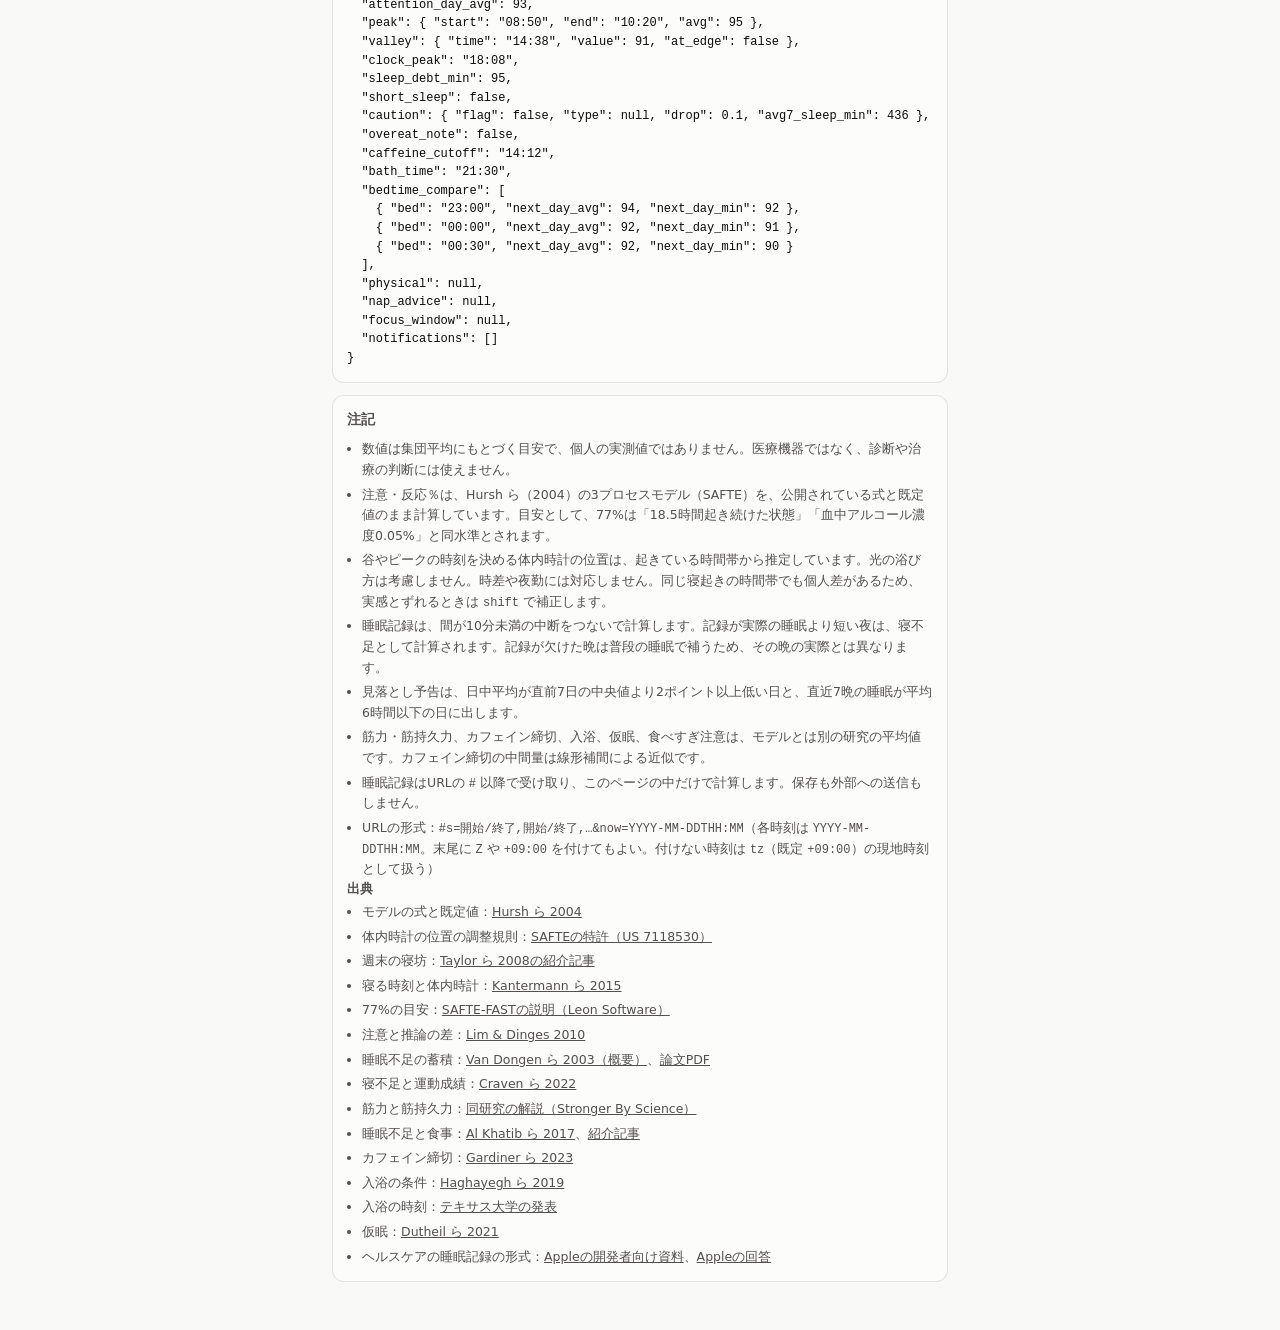
==== commit 21ee2fac: "コンディション予報：改訂版の仕様に対応 仕様書の改訂（毎日の運用を支える機能、見落とし予告、食べすぎ注意）を実装した。  - 入力: tz（既定 +09:00）と none を追加。末尾の Z や +" ====
--- a/forecast/index.html
+++ b/forecast/index.html
@@ -132,7 +132,7 @@
   <h1>コンディション予報</h1>
   <p class="lead">睡眠記録から計算した、今日の注意・反応の目安</p>
 
-  <!-- 1. 状態表示（サンプル表示中・エラーのときだけ） -->
+  <!-- 1. 状態表示（サンプル表示中・エラー・昨夜の記録待ち・記録を補った晩があるときだけ） -->
   <p id="status" class="status" role="status" hidden></p>
   <noscript><p class="status error">このページは JavaScript で計算します。JavaScript を有効にしてください。</p></noscript>
 
@@ -179,22 +179,30 @@
     <ul>
       <li>数値は集団平均にもとづく目安で、個人の実測値ではありません。医療機器ではなく、診断や治療の判断には使えません。</li>
       <li>注意・反応％は、Hursh ら（2004）の3プロセスモデル（SAFTE）を、公開されている式と既定値のまま計算しています。目安として、77%は「18.5時間起き続けた状態」「血中アルコール濃度0.05%」と同水準とされます。</li>
-      <li>谷やピークの時刻は体内時計の位相（24時間成分の頂点を18:00に固定）で決まります。実感とずれるときは <code>shift</code> で補正します。極端な朝型や夜型、時差、交代勤務には対応しません。</li>
-      <li>筋力・筋持久力、カフェイン締切、入浴、仮眠は、モデルとは別の研究の平均値です。カフェイン締切の中間量は線形補間による近似です。</li>
+      <li>谷やピークの時刻を決める体内時計の位置は、起きている時間帯から推定しています。光の浴び方は考慮しません。時差や夜勤には対応しません。同じ寝起きの時間帯でも個人差があるため、実感とずれるときは <code>shift</code> で補正します。</li>
+      <li>睡眠記録は、間が10分未満の中断をつないで計算します。記録が実際の睡眠より短い夜は、寝不足として計算されます。記録が欠けた晩は普段の睡眠で補うため、その晩の実際とは異なります。</li>
+      <li>見落とし予告は、日中平均が直前7日の中央値より2ポイント以上低い日と、直近7晩の睡眠が平均6時間以下の日に出します。</li>
+      <li>筋力・筋持久力、カフェイン締切、入浴、仮眠、食べすぎ注意は、モデルとは別の研究の平均値です。カフェイン締切の中間量は線形補間による近似です。</li>
       <li>睡眠記録はURLの <code>#</code> 以降で受け取り、このページの中だけで計算します。保存も外部への送信もしません。</li>
-      <li>URLの形式：<code>#s=開始/終了,開始/終了,…&amp;now=YYYY-MM-DDTHH:MM</code>（時刻は現地時刻。各時刻は <code>YYYY-MM-DDTHH:MM</code>）</li>
+      <li>URLの形式：<code>#s=開始/終了,開始/終了,…&amp;now=YYYY-MM-DDTHH:MM</code>（各時刻は <code>YYYY-MM-DDTHH:MM</code>。末尾に <code>Z</code> や <code>+09:00</code> を付けてもよい。付けない時刻は <code>tz</code>（既定 <code>+09:00</code>）の現地時刻として扱う）</li>
     </ul>
     <h3>出典</h3>
     <ul>
       <li>モデルの式と既定値：<a rel="noopener noreferrer" href="https://fatiguescience.com/hubfs/FatigueScience_June2024/Pdf/SAFTE-Validation-in-US-Army-Soldiers.pdf?hsLang=en">Hursh ら 2004</a></li>
+      <li>体内時計の位置の調整規則：<a rel="noopener noreferrer" href="https://image-ppubs.uspto.gov/dirsearch-public/print/downloadPdf/7118530">SAFTEの特許（US 7118530）</a></li>
+      <li>週末の寝坊：<a rel="noopener noreferrer" href="https://www.patientcareonline.com/view/sleep-sleeping-late-weekends-induces-monday-fatigue">Taylor ら 2008の紹介記事</a></li>
+      <li>寝る時刻と体内時計：<a rel="noopener noreferrer" href="https://epub.ub.uni-muenchen.de/58750/1/Kantermann_Comparing_the_morningness-eveningness_questionnaire.pdf">Kantermann ら 2015</a></li>
       <li>77%の目安：<a rel="noopener noreferrer" href="https://www.leonsoftware.com/blog/real-time-fatigue-analysis-with-safte-fast-in-leon.html">SAFTE-FASTの説明（Leon Software）</a></li>
       <li>注意と推論の差：<a rel="noopener noreferrer" href="https://www.med.upenn.edu/uep/assets/user-content/documents/LimDinges2010MetaAnalysis.pdf">Lim &amp; Dinges 2010</a></li>
+      <li>睡眠不足の蓄積：<a rel="noopener noreferrer" href="https://ntrs.nasa.gov/citations/20040087752">Van Dongen ら 2003（概要）</a>、<a rel="noopener noreferrer" href="https://www.gwern.net/doc/melatonin/2003-vandongen.pdf">論文PDF</a></li>
       <li>寝不足と運動成績：<a rel="noopener noreferrer" href="https://www.pubmed.gov/35708888/">Craven ら 2022</a></li>
       <li>筋力と筋持久力：<a rel="noopener noreferrer" href="https://www.strongerbyscience.com/research-spotlight-sleep-loss/">同研究の解説（Stronger By Science）</a></li>
+      <li>睡眠不足と食事：<a rel="noopener noreferrer" href="https://www.nature.com/articles/ejcn2016201.pdf">Al Khatib ら 2017</a>、<a rel="noopener noreferrer" href="https://www.news-medical.net/news/20161102/Sleep-deprived-people-may-consume-extra-calories-study-finds.aspx">紹介記事</a></li>
       <li>カフェイン締切：<a rel="noopener noreferrer" href="https://www.pubmed.gov/36870101/">Gardiner ら 2023</a></li>
       <li>入浴の条件：<a rel="noopener noreferrer" href="https://www.em-consulte.com/article/1301348/before-bedtime-passive-body-heating-by-warm-shower">Haghayegh ら 2019</a></li>
       <li>入浴の時刻：<a rel="noopener noreferrer" href="https://cockrell.utexas.edu/?p=23504">テキサス大学の発表</a></li>
       <li>仮眠：<a rel="noopener noreferrer" href="https://www.pubmed.gov/34639511/">Dutheil ら 2021</a></li>
+      <li>ヘルスケアの睡眠記録の形式：<a rel="noopener noreferrer" href="https://developer.apple.com/documentation/healthkit/hkcategoryvaluesleepanalysis.md">Appleの開発者向け資料</a>、<a rel="noopener noreferrer" href="https://developer.apple.com/forums/thread/766977">Appleの回答</a></li>
     </ul>
   </section>
 </main>
@@ -202,43 +210,54 @@
 <script id="core">
 /* ============================================================
  * コンディション予報：計算部
- * 純粋関数だけで構成する。DOM・Date・乱数・保存領域には触れない。
- * 時刻はすべて「分単位の通し番号」（1970-01-01T00:00 を 0 とする現地時刻）で扱う。
+ * 純粋関数だけで構成する。DOM・時計・乱数・保存領域には触れない。
+ * 時刻はすべて「分単位の通し番号」（1970-01-01T00:00 を 0 とする）で扱い、
+ * 入力の時刻は tz の現地時刻に直してから計算する。
  * ============================================================ */
 var ConditionForecast = (function () {
   'use strict';
 
   var DAY = 1440;
 
-  /* 3プロセスモデル（SAFTE）の既定パラメータ。仕様書 4.1 節 */
+  /* 3プロセスモデル（SAFTE）の既定パラメータ。仕様書 4.1 節・4.12 節 */
   var MODEL = {
-    Rc: 2880,       // 貯蔵量の上限
-    K: 0.5,         // 覚醒中の消費（毎分）
-    f: 0.0026564,   // 不足分に比例する回復の係数（毎分）
-    as: 0.55,       // 回復に対する体内時計の重み
-    SImax: 4.4,     // 回復速度の上限（毎分）
-    p: 18,          // 24時間成分の頂点（時）
-    pPrime: 3,      // 12時間成分のずれ（時）
-    beta: 0.5,      // 12時間成分の相対振幅
-    a1: 7,          // 体内時計の振幅（基本, %）
-    a2: 5,          // 体内時計の振幅（不足時の上乗せ, %）
-    Imax: 5,        // 睡眠慣性の最大値（%）
-    i: 0.04         // 睡眠慣性の時定数
+    Rc: 2880,              // 貯蔵量の上限
+    K: 0.5,                // 覚醒中の消費（毎分）
+    f: 0.0026564,          // 不足分に比例する回復の係数（毎分）
+    as: 0.55,              // 回復に対する体内時計の重み
+    SImax: 4.4,            // 回復速度の上限（毎分）
+    pPrime: 3,             // 12時間成分のずれ（時）
+    beta: 0.5,             // 12時間成分の相対振幅
+    a1: 7,                 // 体内時計の振幅（基本, %）
+    a2: 5,                 // 体内時計の振幅（不足時の上乗せ, %）
+    Imax: 5,               // 睡眠慣性の最大値（%）
+    i: 0.04,               // 睡眠慣性の時定数
+    goalOffset: 3,         // 体内時計の目標位置：起きている時間帯の中央 + 3時間
+    delayPerDay: 1 / 3,    // 遅れる向きの調整の速さ（時/日）
+    advancePerDay: 2 / 9,  // 早まる向きの調整の速さ（時/日）
+    minAwake: 60,          // 位置の調整に使う覚醒区間の最短（分）
+    fallbackPeak: 18       // 覚醒区間が1つも無いときの位置（時）
   };
 
-  var KEYS = ['s', 'now', 'need', 'bed', 'wake', 'act', 'cafmg', 'whatif', 'gym', 'win', 'shift', 'max'];
-
-  var DEFAULTS = { need: 450, bed: 23 * 60, actStart: 8 * 60, actEnd: 17 * 60, cafmg: 107, shift: 0, max: 5 };
+  var KEYS = ['s', 'now', 'tz', 'need', 'bed', 'wake', 'act', 'cafmg', 'whatif', 'gym', 'win', 'shift', 'none', 'max'];
+
+  var DEFAULTS = { tz: 540, need: 450, bed: 23 * 60, actStart: 8 * 60, actEnd: 17 * 60, cafmg: 107, shift: 0, max: 5 };
 
   var RULES = {
+    joinTotal: 1,          // 睡眠合計：間がこの分数以下の記録をつなぐ
+    joinModel: 10,         // モデル計算：間がこの分数未満の記録をつなぐ
+    missingNight: 180,     // 睡眠合計がこの分数未満の晩は「記録の欠け」
     minWakeSleep: 180,     // 起床時刻とみなす睡眠の最短（分）
-    episodeGap: 60,        // この分数以内の途中覚醒は、起床判定では1つの睡眠として数える
+    episodeGap: 60,        // この分数以内の途中覚醒は、就寝・起床の判定ではひと続きの睡眠として数える
     shortSleep: 360,       // 寝不足の日：起床までの24時間の睡眠合計がこの分数以下
-    minDays: 7,            // 睡眠記録の最低日数
+    overeat: 330,          // 食べすぎ注意：昨夜の睡眠合計がこの分数以下
+    cautionDrop: 2,        // 見落とし予告（急な低下）：普段よりこのポイント以上低い
+    cautionSleep: 360,     // 見落とし予告（不足の蓄積）：直近7晩の平均がこの分数以下
+    days: 7,               // 睡眠負債・見落とし予告で見る日数。睡眠記録の最低日数でもある
     valleyFrom: 11 * 60,   // 谷を探す範囲の開始（時刻）
     peakLen: 90,           // ピーク時間帯の長さ（分）
     focusLen: 60,          // 集中に向く時間帯の長さ（分）
-    grid: 5,               // 区間・谷を探す刻み（分）
+    grid: 5,               // ピーク時間帯・集中に向く時間帯・グラフの刻み（分）
     morningWithin: 180,    // morning 通知：起床からこの分数以内
     valleyLead: 20,        // valley 通知：谷のこの分数前
     gymLead: 30,           // gym 通知：運動のこの分数前
@@ -252,19 +271,21 @@
     maxHistoryDays: 400    // これより古い記録が混じる入力は誤りとみなす（計算量の保護）
   };
 
-  /* パラメータなしのときに使うサンプル（固定値。ブラウザの時計に依存しない） */
+  /* パラメータなしのときに使うサンプル（合成データ。固定値で、時計に依存しない） */
   var SAMPLE = {
-    now: '2026-11-10T07:10',
+    now: '2026-11-11T07:10',
     s: [
-      '2026-10-27T23:05/2026-10-28T06:40', '2026-10-28T23:20/2026-10-29T06:45',
-      '2026-10-29T23:00/2026-10-30T06:30', '2026-10-30T23:45/2026-10-31T07:20',
-      '2026-10-31T23:55/2026-11-01T07:40', '2026-11-01T23:10/2026-11-02T06:40',
-      '2026-11-02T23:15/2026-11-03T06:45', '2026-11-03T23:30/2026-11-04T06:45',
-      '2026-11-04T23:25/2026-11-05T06:30', '2026-11-05T23:00/2026-11-06T06:30',
-      '2026-11-06T23:50/2026-11-07T06:50', '2026-11-07T23:40/2026-11-08T07:00',
-      '2026-11-08T23:10/2026-11-09T06:45', '2026-11-09T23:40/2026-11-10T06:50'
+      '2026-10-28T23:05/2026-10-29T06:40', '2026-10-29T23:20/2026-10-30T06:45',
+      '2026-10-30T23:00/2026-10-31T06:30', '2026-10-31T23:45/2026-11-01T07:20',
+      '2026-11-01T23:55/2026-11-02T07:40', '2026-11-02T23:10/2026-11-03T06:40',
+      '2026-11-03T23:15/2026-11-04T06:45', '2026-11-04T23:30/2026-11-05T06:45',
+      '2026-11-05T23:25/2026-11-06T06:30', '2026-11-06T23:00/2026-11-07T06:30',
+      '2026-11-07T23:50/2026-11-08T06:50', '2026-11-08T23:40/2026-11-09T07:00',
+      '2026-11-09T23:00/2026-11-10T06:45', '2026-11-10T23:50/2026-11-11T06:50'
     ].join(',')
   };
+
+  var TEXT_NEED_LAST_NIGHT = '昨夜の睡眠記録がありません';
 
   /* ---------- 時刻（文字列 ⇔ 分単位の通し番号） ---------- */
 
@@ -297,13 +318,51 @@
     return (m === 4 || m === 6 || m === 9 || m === 11) ? 30 : 31;
   }
 
-  /* "YYYY-MM-DDTHH:MM"（秒が付いていれば切り捨て）→ 通し番号。不正なら null */
-  function parseDateTime(text) {
-    var m = /^(\d{4})-(\d{2})-(\d{2})T(\d{1,2}):(\d{2})(?::\d{2}(?:\.\d+)?)?$/.exec(String(text).trim());
+  /* "YYYY-MM-DD" → 日の通し番号。不正なら null */
+  function parseDate(text) {
+    var m = /^(\d{4})-(\d{2})-(\d{2})$/.exec(String(text).trim());
+    if (!m) return null;
+    var y = +m[1], mo = +m[2], d = +m[3];
+    if (mo < 1 || mo > 12 || d < 1 || d > daysInMonth(y, mo)) return null;
+    return daysFromCivil(y, mo, d);
+  }
+
+  /* 時差 "+HH:MM"（"Z"・"-HH:MM"・"+HHMM" も可。+ が空白に変わっていてもよい）→ 分。不正なら null */
+  function parseOffset(text) {
+    var t = String(text).trim();
+    if (/^z$/i.test(t)) return 0;
+    var m = /^([+\-]?)(\d{1,2})(?::?(\d{2}))?$/.exec(t);
+    if (!m) return null;
+    var h = +m[2], mi = m[3] === undefined ? 0 : +m[3];
+    if (h > 14 || mi > 59) return null;
+    return (m[1] === '-' ? -1 : 1) * (h * 60 + mi);
+  }
+
+  function formatOffset(minutes) {
+    var a = Math.abs(minutes);
+    return (minutes < 0 ? '-' : '+') + pad2(Math.floor(a / 60)) + ':' + pad2(a % 60);
+  }
+
+  /*
+   * "YYYY-MM-DDTHH:MM"（秒は切り捨て）。末尾に Z や +09:00 が付いていれば tz の時刻に換算し、
+   * 付いていなければ tz の現地時刻として扱う。+ が空白に変わっていても + として読む。
+   * 返り値は tz の現地時刻の通し番号。不正なら null
+   */
+  function parseDateTime(text, tz) {
+    var m = /^(\d{4})-(\d{2})-(\d{2})T(\d{1,2}):(\d{2})(?::\d{2}(?:\.\d+)?)?(?:(Z)|([+\- ])(\d{2})(?::?(\d{2}))?)?$/i
+      .exec(String(text).trim());
     if (!m) return null;
     var y = +m[1], mo = +m[2], d = +m[3], h = +m[4], mi = +m[5];
     if (mo < 1 || mo > 12 || d < 1 || d > daysInMonth(y, mo) || h > 23 || mi > 59) return null;
-    return daysFromCivil(y, mo, d) * DAY + h * 60 + mi;
+    var wall = daysFromCivil(y, mo, d) * DAY + h * 60 + mi;
+    if (!m[6] && !m[7]) return wall;
+    var offset = 0;
+    if (m[7]) {
+      var oh = +m[8], om = m[9] === undefined ? 0 : +m[9];
+      if (oh > 14 || om > 59) return null;
+      offset = (m[7] === '-' ? -1 : 1) * (oh * 60 + om);
+    }
+    return wall - offset + (tz === undefined ? DEFAULTS.tz : tz);
   }
 
   /* "HH:MM" → 0〜1439。不正なら null */
@@ -320,10 +379,12 @@
     return pad2(Math.floor(c / 60)) + ':' + pad2(c % 60);
   }
 
-  function formatDateTime(t) {
-    var c = civilFromDays(Math.floor(t / DAY));
-    return c.y + '-' + pad2(c.m) + '-' + pad2(c.d) + 'T' + formatClock(t);
-  }
+  function formatDate(day) {
+    var c = civilFromDays(day);
+    return c.y + '-' + pad2(c.m) + '-' + pad2(c.d);
+  }
+
+  function formatDateTime(t) { return formatDate(Math.floor(t / DAY)) + 'T' + formatClock(t); }
 
   function dayStart(t) { return Math.floor(t / DAY) * DAY; }
 
@@ -335,12 +396,17 @@
 
   function ceilGrid(t) { return Math.ceil(t / RULES.grid) * RULES.grid; }
 
+  /* 晩の番号。1晩は正午から翌正午まで。番号 k の晩は、通し番号 k+1 の日の朝に終わる */
+  function nightOf(t) { return Math.floor((t - 720) / DAY); }
+  function nightStart(k) { return k * DAY + 720; }
+
   /* ---------- 入力 ---------- */
 
   function safeDecode(text) {
     try { return decodeURIComponent(text); } catch (e) { return text; }
   }
 
+  /* & と = で区切り、decodeURIComponent で復号する（+ を空白に変えない） */
   function parsePairs(text) {
     var out = {};
     String(text || '').split('&').forEach(function (part) {
@@ -369,12 +435,13 @@
     return { any: any, values: values };
   }
 
-  function mergeIntervals(list) {
+  /* 重なる区間と、間が maxGap 分以下の区間をつなぐ（仕様書 4.10 節） */
+  function joinIntervals(list, maxGap) {
     var sorted = list.slice().sort(function (a, b) { return a.start - b.start || a.end - b.end; });
     var out = [];
     sorted.forEach(function (iv) {
       var last = out[out.length - 1];
-      if (last && iv.start <= last.end) last.end = Math.max(last.end, iv.end);
+      if (last && iv.start - last.end <= maxGap) last.end = Math.max(last.end, iv.end);
       else out.push({ start: iv.start, end: iv.end });
     });
     return out;
@@ -388,36 +455,47 @@
     return { start: a, end: b };
   }
 
-  /* 文字列のパラメータを検証して数値にする。失敗したら { error } を返す */
-  function normalize(raw, clockNow) {
-    var cfg = { nowText: null };
-    function fail(message) { return { error: message, nowText: cfg.nowText }; }
-
-    var nowSource = raw.now !== undefined ? raw.now : clockNow;
-    var now = parseDateTime(nowSource === undefined || nowSource === null ? '' : nowSource);
-    if (now === null) {
-      return fail(raw.now !== undefined
-        ? 'now の書式が不正です（YYYY-MM-DDTHH:MM）：' + raw.now
-        : 'now がなく、ブラウザの時計も読めません。now=YYYY-MM-DDTHH:MM を付けてください。');
+  /*
+   * 文字列のパラメータを検証して数値にする。失敗したら { error } を返す。
+   * clockMs は now が無いときに使う絶対時刻（1970-01-01T00:00Z からのミリ秒）
+   */
+  function normalize(raw, clockMs) {
+    var cfg = { nowText: null, tzText: null };
+    function fail(message) { return { error: message, nowText: cfg.nowText, tzText: cfg.tzText }; }
+
+    cfg.tz = DEFAULTS.tz;
+    if (raw.tz !== undefined) {
+      cfg.tz = parseOffset(raw.tz);
+      if (cfg.tz === null) return fail('tz の書式が不正です（+HH:MM）：' + raw.tz);
+    }
+    cfg.tzText = formatOffset(cfg.tz);
+
+    var now = null;
+    if (raw.now !== undefined) {
+      now = parseDateTime(raw.now, cfg.tz);
+      if (now === null) return fail('now の書式が不正です（YYYY-MM-DDTHH:MM）：' + raw.now);
+    } else if (typeof clockMs === 'number' && isFinite(clockMs)) {
+      now = Math.floor(clockMs / 60000) + cfg.tz;   // 絶対時刻を tz で換算する
+    } else {
+      return fail('now がなく、時計も読めません。now=YYYY-MM-DDTHH:MM を付けてください。');
     }
     cfg.now = now;
     cfg.nowText = formatDateTime(now);
 
-    if (raw.s === undefined) return fail('睡眠区間（s）がありません。s=開始/終了,開始/終了,… の形で渡してください。');
-    var intervals = [];
+    if (raw.s === undefined) return fail('睡眠記録（s）がありません。s=開始/終了,開始/終了,… の形で渡してください。');
+    cfg.records = [];
     var pieces = raw.s.split(',');
     for (var k = 0; k < pieces.length; k++) {
       var piece = pieces[k].trim();
       var ends = piece.split('/');
-      var a = ends.length === 2 ? parseDateTime(ends[0]) : null;
-      var b = ends.length === 2 ? parseDateTime(ends[1]) : null;
+      var a = ends.length === 2 ? parseDateTime(ends[0], cfg.tz) : null;
+      var b = ends.length === 2 ? parseDateTime(ends[1], cfg.tz) : null;
       if (a === null || b === null) {
         return fail('s の書式が不正です（開始/終了 を YYYY-MM-DDTHH:MM で書き、カンマで区切る）：' + (piece || '（空）'));
       }
       if (b <= a) return fail('s の区間で、終了が開始より後になっていません：' + piece);
-      intervals.push({ start: a, end: b });
-    }
-    cfg.intervals = mergeIntervals(intervals);
+      cfg.records.push({ start: a, end: b });
+    }
 
     function number(key, pattern, fallback, check, hint) {
       if (raw[key] === undefined) { cfg[key] = fallback; return true; }
@@ -460,102 +538,19 @@
       }
       cfg.whatif = list;
     }
+
+    cfg.none = [];
+    if (raw.none !== undefined) {
+      var days = raw.none.split(',').map(function (x) { return parseDate(x); });
+      if (days.some(function (x) { return x === null; })) {
+        return fail('none の書式が不正です（YYYY-MM-DD をカンマで区切る）：' + raw.none);
+      }
+      cfg.none = days;
+    }
     return cfg;
   }
 
-  /* ---------- 3プロセスモデル（仕様書 4.1 節） ---------- */
-
-  /* 体内時計 c。tHours は時刻を時単位の小数で表した値、shiftMin は位相補正（分） */
-  function circadian(tHours, shiftMin) {
-    var p = MODEL.p + (shiftMin || 0) / 60;
-    return Math.cos(2 * Math.PI * (tHours - p) / 24)
-      + MODEL.beta * Math.cos(4 * Math.PI * (tHours - p - MODEL.pPrime) / 24);
-  }
-
-  function clampE(e) { return e < 0 ? 0 : e > 100 ? 100 : e; }
-
-  /*
-   * 睡眠履歴の先頭（貯蔵量は満杯）から tEnd まで、1分刻みで E を計算する。
-   * intervals は結合済みの睡眠区間。区間の外はすべて覚醒として扱う。
-   * 返り値の e[k] は時点 t0 + k の E（0〜100 に収める前の値）。
-   */
-  function simulate(intervals, tEnd, shiftMin) {
-    var M = MODEL;
-    var cTable = new Float64Array(DAY);
-    for (var c0 = 0; c0 < DAY; c0++) cTable[c0] = circadian(c0 / 60, shiftMin);
-
-    var t0 = intervals[0].start;
-    var e = new Float64Array(Math.max(1, tEnd - t0 + 1));
-    var R = M.Rc;
-    var k = 0;
-    var lastWake = null;   // 直近の覚醒時点
-    var siWake = 0;        // その直前の回復速度 SI
-    e[0] = 100 * R / M.Rc + cTable[mod(t0, DAY)] * M.a1;
-
-    for (var t = t0 + 1; t <= tEnd; t++) {
-      var prev = t - 1;
-      while (k < intervals.length && intervals[k].end <= prev) k++;
-      var iv = k < intervals.length ? intervals[k] : null;
-      var c = cTable[mod(t, DAY)];
-
-      if (iv && iv.start <= prev) {
-        // prev → t の1分間は睡眠。各区間の最初の5分間は回復しない
-        var si = (prev - iv.start < 5) ? 0
-          : Math.min(M.SImax, Math.max(0, -M.as * c + M.f * (M.Rc - R)));
-        R = Math.min(M.Rc, R + si);
-        if (t === iv.end) { lastWake = t; siWake = si; }
-      } else {
-        R = Math.max(0, R - M.K);
-      }
-
-      var inertia = 0;
-      var asleepAtT = iv && iv.start <= t && t < iv.end;
-      if (!asleepAtT && lastWake !== null && siWake > 0 && t - lastWake <= 120) {
-        inertia = M.Imax * Math.exp(-M.i * (t - lastWake) / siWake);
-      }
-      e[t - t0] = 100 * R / M.Rc + c * (M.a1 + M.a2 * (M.Rc - R) / M.Rc) - inertia;
-    }
-    return { t0: t0, e: e };
-  }
-
-  function valueAt(sim, t) { return clampE(sim.e[t - sim.t0]); }
-
-  /* [from, to] の1分刻みの平均と最小 */
-  function stats(sim, from, to) {
-    var sum = 0, min = Infinity;
-    for (var t = from; t <= to; t++) {
-      var v = valueAt(sim, t);
-      sum += v;
-      if (v < min) min = v;
-    }
-    return { avg: sum / (to - from + 1), min: min };
-  }
-
-  /* [from, to] の中で、長さ len 分の平均が最大になる区間（開始は5分刻み） */
-  function bestWindow(sim, from, to, len) {
-    var best = null;
-    for (var s = ceilGrid(from); s + len <= to; s += RULES.grid) {
-      var avg = stats(sim, s, s + len).avg;
-      if (best === null || avg > best.avg + 1e-9) best = { start: s, end: s + len, avg: avg };
-    }
-    return best;
-  }
-
-  /* [from, to] の中で E が最小になる時点（5分刻み。両端も候補に入れる） */
-  function lowestPoint(sim, from, to) {
-    var best = null;
-    function consider(t) {
-      var v = valueAt(sim, t);
-      if (best === null || v < best.value - 1e-9) best = { t: t, value: v };
-    }
-    consider(from);
-    for (var t = ceilGrid(from + 1); t < to; t += RULES.grid) consider(t);
-    if (to > from) consider(to);
-    best.atEdge = best.t === from || best.t === to;
-    return best;
-  }
-
-  /* ---------- モデルとは独立した単純な計算 ---------- */
+  /* ---------- 小さな道具 ---------- */
 
   function overlap(intervals, from, to) {
     var total = 0;
@@ -566,12 +561,10 @@
     return total;
   }
 
-  /* カフェイン締切：就寝目標の何分前か（仕様書 4.5 節） */
-  function caffeineLeadMinutes(cafmg) {
-    var hours = cafmg <= 107 ? 8.8
-      : cafmg >= 217.5 ? 13.2
-        : 8.8 + (cafmg - 107) / 110.5 * 4.4;
-    return Math.round(hours * 60);
+  function median(values) {
+    var v = values.slice().sort(function (a, b) { return a - b; });
+    var mid = Math.floor(v.length / 2);
+    return v.length % 2 ? v[mid] : (v[mid - 1] + v[mid]) / 2;
   }
 
   /* 途中覚醒（間隔 episodeGap 分以内）をまたいで、ひと続きの睡眠にまとめる */
@@ -589,47 +582,264 @@
     return out;
   }
 
+  /* ---------- 記録の欠けの補完（仕様書 4.11 節） ---------- */
+
   /*
-   * 当日の起床時刻：now 以前に終わった、長さ3時間以上の睡眠のうち、最後のものの終了時刻。
-   * それが24時間以上前（または無い）なら、直近24時間に終わった最後の睡眠区間の終了時刻を使う。
-   * どちらも無ければ null。
+   * totals は、間が1分以下の記録をつないだ区間（睡眠合計の元）。
+   * 返り値：
+   *   { status: 'need_last_night' }                      昨夜が欠けている
+   *   { status: 'ok', intervals, imputed, usualWake }    古い欠けを普段の睡眠で補った区間、補った晩の日、普段の起床時刻
    */
+  function fillGaps(totals, now, noneDays) {
+    var lastNight = Math.floor(now / DAY) - 1;       // 昨夜＝now の日付の正午までの晩
+    var firstNight = nightOf(totals[0].start);
+    var eps = episodes(totals);
+
+    // 欠けていない晩について、就寝と起床（その晩でいちばん長く重なる睡眠の始まりと終わり）を集める
+    var beds = [], wakes = [], missing = [];
+    for (var k = firstNight; k <= lastNight; k++) {
+      var from = nightStart(k);
+      if (overlap(totals, from, from + DAY) < RULES.missingNight) { missing.push(k); continue; }
+      var main = null, best = 0;
+      eps.forEach(function (ep) {
+        var o = Math.min(ep.end, from + DAY) - Math.max(ep.start, from);
+        if (o > best) { best = o; main = ep; }
+      });
+      beds.push(main.start - from);
+      wakes.push(main.end - from);
+    }
+    var usualBed = beds.length ? Math.round(median(beds)) : null;
+    var usualWake = wakes.length ? Math.round(median(wakes)) : null;
+
+    // 昨夜の欠けは、普段の睡眠の中央の時刻を過ぎてから判定する（それより前は、まだ寝る前とみなす）
+    var midSleep = usualBed === null ? 15 * 60 : (usualBed + usualWake) / 2;
+    var judged = now >= nightStart(lastNight) + midSleep;
+
+    var intervals = totals.slice();
+    var imputed = [];
+    for (var n = 0; n < missing.length; n++) {
+      var night = missing[n];
+      if (noneDays.indexOf(night + 1) >= 0) continue;          // 利用者が「寝ていない」と確認した晩
+      if (night === lastNight) {
+        if (judged) return { status: 'need_last_night' };
+        continue;
+      }
+      if (usualBed === null || usualWake <= usualBed) continue;  // 補う元になる晩が無い
+      var start = nightStart(night) + usualBed;
+      var end = Math.min(nightStart(night) + usualWake, now);
+      if (end <= start) continue;
+      intervals.push({ start: start, end: end });
+      imputed.push(night + 1);
+    }
+    return {
+      status: 'ok',
+      intervals: joinIntervals(intervals, RULES.joinTotal),
+      imputed: imputed,
+      usualWake: usualWake === null ? null : mod(720 + usualWake, DAY),
+      lastNight: lastNight,
+      lastNightJudged: judged
+    };
+  }
+
+  /* ---------- 3プロセスモデル（仕様書 4.1 節・4.12 節） ---------- */
+
+  /* 体内時計 c。tHours は時刻（時単位の小数）、peak は24時間成分の頂点の時刻（時） */
+  function circadian(tHours, peak) {
+    return Math.cos(2 * Math.PI * (tHours - peak) / 24)
+      + MODEL.beta * Math.cos(4 * Math.PI * (tHours - peak - MODEL.pPrime) / 24);
+  }
+
+  function clampE(e) { return e < 0 ? 0 : e > 100 ? 100 : e; }
+
+  /* 時刻の差を、24時間の周期を考えて ±12時間以内に直す */
+  function wrap12(hours) { return hours - 24 * Math.round(hours / 24); }
+
+  /* 覚醒区間 [from, to] の中央の時刻 AH（時）と重み w。1時間未満なら null */
+  function awakeSpan(from, to) {
+    var length = to - from;
+    if (length < MODEL.minAwake) return null;
+    var middle = length > DAY ? to - DAY / 2 : (from + to) / 2;   // 24時間を超えるときは最後の24時間の中央
+    return { ah: mod(middle, DAY) / 60, w: Math.max(1, length / 120) };
+  }
+
+  /* 直近3つの覚醒区間（spans の末尾が直前）から、体内時計の目標位置 GA を求める */
+  function goalPhase(spans) {
+    var n = spans.length;
+    if (!n) return null;
+    var latest = spans[n - 1];
+    var weights = [latest.w, 0.67, 0.33];
+    var sum = 0, total = 0;
+    for (var k = 0; k < 3 && k < n; k++) {
+      sum += weights[k] * (latest.ah + wrap12(spans[n - 1 - k].ah - latest.ah));
+      total += weights[k];
+    }
+    return sum / total + MODEL.goalOffset;
+  }
+
+  /*
+   * 睡眠履歴の先頭（貯蔵量は満杯）から tEnd まで、1分刻みで計算する。
+   * intervals はモデル用につないだ睡眠区間。区間の外はすべて覚醒として扱う。
+   * 返り値：e[k] は時点 t0 + k の E（0〜100 に収める前）、cp[k] は体内時計の位置（時）、
+   *         asleep[k] は時点 t0 + k が睡眠中なら 1
+   */
+  function simulate(intervals, tEnd, shiftMin) {
+    var M = MODEL;
+    var t0 = intervals[0].start;
+    var n = Math.max(1, tEnd - t0 + 1);
+    var e = new Float64Array(n), cp = new Float64Array(n), asleep = new Uint8Array(n);
+
+    // 体内時計の位置の初期値：履歴の最初の3つの覚醒区間から求めた目標位置
+    var spans = [];
+    for (var j = 1; j < intervals.length && spans.length < 3; j++) {
+      var first = awakeSpan(intervals[j - 1].end, intervals[j].start);
+      if (first) spans.push(first);
+    }
+    var goal = goalPhase(spans);
+    if (goal === null) goal = M.fallbackPeak;
+    var CP = goal;
+    spans = [];
+
+    var shiftHours = (shiftMin || 0) / 60;
+    var R = M.Rc;
+    var k = 0;
+    var lastWake = null;   // 直近の覚醒時点
+    var siWake = 0;        // その直前の回復速度 SI
+    cp[0] = CP;
+    asleep[0] = 1;
+    e[0] = 100 * R / M.Rc + circadian(mod(t0, DAY) / 60, CP + shiftHours) * M.a1;
+
+    for (var t = t0 + 1; t <= tEnd; t++) {
+      var prev = t - 1;
+      while (k < intervals.length && intervals[k].end <= prev) k++;
+      var iv = k < intervals.length ? intervals[k] : null;
+
+      // 入眠のたびに、直前までの覚醒区間から目標位置を求め直す
+      if (iv && prev === iv.start && k > 0) {
+        var span = awakeSpan(intervals[k - 1].end, iv.start);
+        if (span) {
+          spans.push(span);
+          goal = goalPhase(spans);
+        }
+      }
+      // 毎分、位置を目標に近づける。差が1時間を超える間は一定の速さ、1時間以内は差に比例
+      var d = wrap12(goal - CP);
+      if (d > 0) CP += Math.min(d, 1) * M.delayPerDay / DAY;
+      else if (d < 0) CP += Math.max(d, -1) * M.advancePerDay / DAY;
+
+      var c = circadian(mod(t, DAY) / 60, CP + shiftHours);
+
+      if (iv && iv.start <= prev) {
+        // prev → t の1分間は睡眠。各区間の最初の5分間は回復しない
+        var si = (prev - iv.start < 5) ? 0
+          : Math.min(M.SImax, Math.max(0, -M.as * c + M.f * (M.Rc - R)));
+        R = Math.min(M.Rc, R + si);
+        if (t === iv.end) { lastWake = t; siWake = si; }
+      } else {
+        R = Math.max(0, R - M.K);
+      }
+
+      var inertia = 0;
+      var asleepAtT = iv && iv.start <= t && t < iv.end;
+      if (!asleepAtT && lastWake !== null && siWake > 0 && t - lastWake <= 120) {
+        inertia = M.Imax * Math.exp(-M.i * (t - lastWake) / siWake);
+      }
+      e[t - t0] = 100 * R / M.Rc + c * (M.a1 + M.a2 * (M.Rc - R) / M.Rc) - inertia;
+      cp[t - t0] = CP;
+      asleep[t - t0] = asleepAtT ? 1 : 0;
+    }
+    return { t0: t0, e: e, cp: cp, asleep: asleep };
+  }
+
+  function valueAt(sim, t) { return clampE(sim.e[t - sim.t0]); }
+
+  /* [from, to] の1分刻みの平均（区間の平均が最大になる場所を探すのに使う） */
+  function windowAvg(sim, from, to) {
+    var sum = 0;
+    for (var t = from; t <= to; t++) sum += valueAt(sim, t);
+    return sum / (to - from + 1);
+  }
+
+  /* [from, to] のうち起きている分だけの、平均と最小。1分も無ければ null */
+  function awakeStats(sim, from, to) {
+    var sum = 0, count = 0, min = Infinity;
+    for (var t = Math.max(from, sim.t0); t <= to; t++) {
+      if (sim.asleep[t - sim.t0]) continue;
+      var v = valueAt(sim, t);
+      sum += v;
+      count++;
+      if (v < min) min = v;
+    }
+    return count ? { avg: sum / count, min: min } : null;
+  }
+
+  /* [from, to] の中で、長さ len 分の平均が最大になる区間（開始は5分刻み） */
+  function bestWindow(sim, from, to, len) {
+    var best = null;
+    for (var s = ceilGrid(from); s + len <= to; s += RULES.grid) {
+      var avg = windowAvg(sim, s, s + len);
+      if (best === null || avg > best.avg + 1e-9) best = { start: s, end: s + len, avg: avg };
+    }
+    return best;
+  }
+
+  /* [from, to] の中で E が最小になる時点（1分刻み） */
+  function lowestPoint(sim, from, to) {
+    var best = null;
+    for (var t = from; t <= to; t++) {
+      var v = valueAt(sim, t);
+      if (best === null || v < best.value - 1e-9) best = { t: t, value: v };
+    }
+    best.atEdge = best.t === from || best.t === to;
+    return best;
+  }
+
+  /* ---------- モデルとは独立した単純な計算 ---------- */
+
+  /* カフェイン締切：就寝目標の何分前か（仕様書 4.5 節） */
+  function caffeineLeadMinutes(cafmg) {
+    var hours = cafmg <= 107 ? 8.8
+      : cafmg >= 217.5 ? 13.2
+        : 8.8 + (cafmg - 107) / 110.5 * 4.4;
+    return Math.round(hours * 60);
+  }
+
+  /* 当日の起床時刻：now 以前に終わった、3時間以上の睡眠のうち、最後のものの終了時刻。無ければ null */
   function findWake(intervals, now) {
-    var main = null;
+    var wake = null;
     episodes(intervals).forEach(function (ep) {
-      if (ep.end <= now && ep.asleep >= RULES.minWakeSleep) main = ep.end;
+      if (ep.end <= now && ep.asleep >= RULES.minWakeSleep) wake = ep.end;
     });
-    if (main !== null && now - main < DAY) return main;
-    var lastEnd = null;
-    intervals.forEach(function (iv) { if (iv.end <= now) lastEnd = iv.end; });
-    return (lastEnd !== null && now - lastEnd < DAY) ? lastEnd : null;
-  }
-
-  /* 1日を正午から翌正午で区切ったときの日番号 */
-  function noonDay(t) { return Math.floor((t - 720) / DAY); }
-  function noonDayStart(index) { return index * DAY + 720; }
-
-  function median(values) {
-    var v = values.slice().sort(function (a, b) { return a - b; });
-    var mid = Math.floor(v.length / 2);
-    return v.length % 2 ? v[mid] : Math.round((v[mid - 1] + v[mid]) / 2);
+    return wake;
   }
 
   /* ---------- 文面（仕様書 6 章） ---------- */
 
-  function textMorning(avg, peak, valley, debtMin) {
+  function hoursMinutes(min) { return Math.floor(min / 60) + '時間' + (min % 60) + '分'; }
+
+  function textMorning(avg, peak, valley, debtMin, caution) {
     var range = formatClock(peak.start) + '〜' + formatClock(peak.end);
     var text = '今日の注意・反応は日中平均' + avg + '%です。' + range + 'が最も高く、'
       + formatClock(valley.t) + 'ごろに谷が来ます。重い作業は' + range + 'に回してください。';
-    if (debtMin > 0) text += '睡眠負債は' + Math.floor(debtMin / 60) + '時間' + (debtMin % 60) + '分です。';
+    if (debtMin > 0) text += '睡眠負債は' + hoursMinutes(debtMin) + 'です。';
+    if (caution.type === 'drop') {
+      text += '今日は普段より見落としが増えやすい日です（日中平均が普段より' + caution.drop
+        + 'ポイント低い見込み）。提出・入力・送信の前に見直しを1回足してください。';
+    }
+    if (caution.type === 'accumulated') {
+      text += '直近7日の睡眠は平均' + hoursMinutes(caution.avg7_sleep_min)
+        + 'です。この状態が続くと、自覚がなくても見落としが増えます。提出・入力・送信の前に見直しを1回足してください。';
+    }
     return text;
   }
 
-  function textValley(beforeCutoff, cutoff) {
-    var head = 'あと20分ほどで集中が落ちます。単純作業に切り替えてください。';
-    return beforeCutoff
-      ? head + 'カフェインを摂るなら' + formatClock(cutoff) + 'までです。'
-      : head + 'カフェインは締切（' + formatClock(cutoff) + '）を過ぎているため、控えてください。';
+  function textValley(beforeCutoff, cutoff, caution, overeat) {
+    var text = 'あと20分ほどで集中が落ちます。単純作業に切り替えてください。';
+    text += beforeCutoff
+      ? 'カフェインを摂るなら' + formatClock(cutoff) + 'までです。'
+      : 'カフェインは締切（' + formatClock(cutoff) + '）を過ぎているため、控えてください。';
+    if (caution.flag) text += '見落としが増えやすい日です。提出の前に見直しを。';
+    if (overeat) text += '睡眠が5.5時間以下の翌日は、食べる量が増えやすくなります（研究では平均385kcal増）。間食の量に気をつけてください。';
+    return text;
   }
 
   var TEXT_NAP = '昨夜の睡眠が6時間以下でした。13:00までに20分前後の仮眠をおすすめします。起きてから30分は重要な作業を避けてください。';
@@ -652,91 +862,139 @@
   var KIND_PRIORITY = ['valley', 'morning', 'night', 'nap', 'gym'];
 
   function forecast(cfg) {
-    var iv = cfg.intervals;
     var now = cfg.now;
 
-    if (iv[iv.length - 1].end > now) {
-      return { error: 'now（' + formatDateTime(now) + '）より後に終わる睡眠区間があります。now を現地時刻で指定してください。' };
-    }
-    if (now - iv[0].start > RULES.maxHistoryDays * DAY) {
-      return { error: '睡眠区間の日付が now から離れすぎています。s と now の日付を確認してください。' };
-    }
-
+    // 前処理（4.10 節）：重なる記録と、間が1分以下の記録をつなぐ。この長さが「睡眠合計」の元
+    var totals = joinIntervals(cfg.records, RULES.joinTotal);
+    if (totals[totals.length - 1].end > now) {
+      return { error: 'now（' + formatDateTime(now) + '）より後に終わる睡眠記録があります。now と tz を確認してください。' };
+    }
+    if (now - totals[0].start > RULES.maxHistoryDays * DAY) {
+      return { error: '睡眠記録の日付が now から離れすぎています。s と now の日付を確認してください。' };
+    }
+
+    // 記録の欠け（4.11 節）
+    var filled = fillGaps(totals, now, cfg.none);
+    if (filled.status === 'need_last_night') return { status: 'need_last_night', error: TEXT_NEED_LAST_NIGHT };
+    totals = filled.intervals;
+
+    // モデル計算では、さらに間が10分未満の記録もつなぐ
+    var iv = joinIntervals(totals, RULES.joinModel - 1);
+
+    // 当日の起床時刻
     var wake = findWake(iv, now);
-    if (wake === null) {
-      return { error: 'now（' + formatDateTime(now) + '）の直前24時間に終わった睡眠区間がありません。最新の睡眠記録が含まれているか確認してください。' };
-    }
-
-    // 睡眠負債：正午区切りで、起床時刻を含む日までの7日
-    var lastDay = noonDay(wake - 1);
-    var firstDay = lastDay - (RULES.minDays - 1);
-    var covered = lastDay - noonDay(iv[0].start) + 1;
-    if (covered < RULES.minDays) {
-      return { error: '睡眠記録が' + RULES.minDays + '日分に足りません（' + covered + '日分）。直近14日分を渡してください。' };
-    }
-    var debt = 0;
+    var lastFrom = nightStart(filled.lastNight);
+    var lastTotal = overlap(totals, lastFrom, lastFrom + DAY);
+    if (filled.lastNightJudged && lastTotal >= RULES.missingNight && (wake === null || wake <= lastFrom)) {
+      // 昨夜の記録はあるが、3時間以上続いた睡眠が無い：昨夜の最後の記録の終わりを起床時刻にする
+      iv.forEach(function (x) { if (x.end > lastFrom && x.end <= Math.min(now, lastFrom + DAY)) wake = x.end; });
+    }
+    // 利用者が「寝ていない」と確認した晩の翌朝は、普段の起床時刻から1日が始まるものとする
+    var usualWake = cfg.wake !== null ? cfg.wake : filled.usualWake;
+    var anchor = wake;
+    if (usualWake !== null) {
+      cfg.none.forEach(function (day) {
+        var from = nightStart(day - 1);
+        var morning = day * DAY + usualWake;
+        if (morning <= now && overlap(totals, from, from + DAY) < RULES.missingNight && (anchor === null || morning > anchor)) {
+          anchor = morning;
+        }
+      });
+    }
+    if (anchor === null) {
+      return { error: '3時間以上の睡眠記録がありません。睡眠記録が取得できているか確認してください。' };
+    }
+    var woke = anchor === wake;
+
+    // 睡眠負債（4.2 節）：正午区切りで、当日の朝までの7晩
+    var lastDay = nightOf(anchor - 1);
+    var firstDay = lastDay - (RULES.days - 1);
+    var covered = lastDay - nightOf(totals[0].start) + 1;
+    if (covered < RULES.days) {
+      return { error: '睡眠記録が' + RULES.days + '日分に足りません（' + covered + '日分）。直近14日分を渡してください。' };
+    }
+    var slept7 = 0;
     var wakeOffsets = [];
     var eps = episodes(iv);
     for (var d = firstDay; d <= lastDay; d++) {
-      var from = noonDayStart(d);
-      debt += cfg.need - overlap(iv, from, from + DAY);
+      var from = nightStart(d);
+      slept7 += overlap(totals, from, from + DAY);
       var dayWake = null;
       eps.forEach(function (ep) {
-        if (ep.asleep >= RULES.minWakeSleep && ep.end <= now && noonDay(ep.end - 1) === d) dayWake = ep.end - from;
+        if (ep.asleep >= RULES.minWakeSleep && ep.end <= now && nightOf(ep.end - 1) === d) dayWake = ep.end - from;
       });
       if (dayWake !== null) wakeOffsets.push(dayWake);
     }
-    debt = Math.max(0, Math.round(debt));
-
-    var shortSleep = overlap(iv, wake - DAY, wake) <= RULES.shortSleep;
+    var debt = Math.max(0, Math.round(RULES.days * cfg.need - slept7));
+    var avg7 = Math.round(slept7 / RULES.days);
+    var lastNightMin = overlap(totals, nightStart(lastDay), nightStart(lastDay) + DAY);
+
+    var shortSleep = overlap(totals, anchor - DAY, anchor) <= RULES.shortSleep;
+    var overeat = lastNightMin <= RULES.overeat;
 
     // 就寝目標・翌朝の起床予定
-    var bedTarget = nextClock(cfg.bed, wake);
+    var bedTarget = nextClock(cfg.bed, anchor);
     var wakeClock = cfg.wake !== null ? cfg.wake
-      : wakeOffsets.length ? mod(720 + median(wakeOffsets), DAY) : mod(wake, DAY);
+      : wakeOffsets.length ? mod(720 + Math.round(median(wakeOffsets)), DAY)
+        : filled.usualWake !== null ? filled.usualWake : mod(anchor, DAY);
     var nextWake = nextClock(wakeClock, bedTarget);
 
     // 今日の範囲
-    var day0 = dayStart(wake);
+    var day0 = dayStart(anchor);
+    var actLen = mod(cfg.act.end - cfg.act.start, DAY);
     var actStart = day0 + cfg.act.start;
-    var actEnd = day0 + cfg.act.end + (cfg.act.end <= cfg.act.start ? DAY : 0);
+    var actEnd = actStart + actLen;
     var win = null;
     if (cfg.win) {
-      win = { start: day0 + cfg.win.start, end: day0 + cfg.win.end + (cfg.win.end <= cfg.win.start ? DAY : 0) };
-      if (win.end <= wake) { win.start += DAY; win.end += DAY; }
+      win = { start: day0 + cfg.win.start, end: day0 + cfg.win.start + mod(cfg.win.end - cfg.win.start, DAY) };
+      if (win.end <= anchor) { win.start += DAY; win.end += DAY; }
     }
 
     // now より後は覚醒が続くものとして計算する
-    var horizon = Math.max(now, bedTarget, win ? win.end : 0);
+    var horizon = Math.max(now, bedTarget, day0 + DAY, win ? win.end : 0);
     var sim = simulate(iv, horizon, cfg.shift);
 
     // 集計範囲：活動時間帯のうち、今日のカーブ（起床〜就寝目標）に入る部分
-    var from0 = Math.max(actStart, wake);
+    var from0 = Math.max(actStart, anchor);
     var to0 = Math.min(actEnd, bedTarget);
-    var dayAvg = to0 > from0 ? stats(sim, from0, to0).avg : null;
+    var today = to0 > from0 ? awakeStats(sim, from0, to0) : null;
+    var dayAvg = today ? today.avg : null;
     var peak = to0 - from0 >= RULES.peakLen ? bestWindow(sim, from0, to0, RULES.peakLen) : null;
     var valleyFrom = Math.max(from0, day0 + RULES.valleyFrom);
     var valley = valleyFrom <= to0 && to0 > from0 ? lowestPoint(sim, valleyFrom, to0) : null;
 
+    // 見落とし予告（4.13 節）：直前7日の日中平均の中央値と比べる
+    var usual = [];
+    for (var back = 1; back <= RULES.days; back++) {
+      var past = awakeStats(sim, actStart - back * DAY, actEnd - back * DAY);
+      if (past && actStart - back * DAY >= sim.t0) usual.push(past.avg);
+    }
+    var drop = dayAvg !== null && usual.length ? Math.round((median(usual) - dayAvg) * 10) / 10 : null;
+    var cautionType = avg7 <= RULES.cautionSleep ? 'accumulated'
+      : drop !== null && drop >= RULES.cautionDrop ? 'drop' : null;
+    var caution = { flag: cautionType !== null, type: cautionType, drop: drop, avg7_sleep_min: avg7 };
+
     var cutoff = bedTarget - caffeineLeadMinutes(cfg.cafmg);
     var bath = bedTarget - RULES.bathLead;
 
-    // 就寝時刻の比較
+    // 就寝時刻の比較（4.8 節）
     var bedtimes = cfg.whatif
-      ? cfg.whatif.map(function (c) { return nextClock(c, wake); })
+      ? cfg.whatif.map(function (c) { return nextClock(c, anchor); })
       : [bedTarget, bedTarget + 60, bedTarget + 90];
     var day1 = dayStart(nextWake);
     var act1Start = Math.max(day1 + cfg.act.start, nextWake);
-    var act1End = day1 + cfg.act.end + (cfg.act.end <= cfg.act.start ? DAY : 0);
+    var act1End = day1 + cfg.act.start + actLen;
     var compare = [];
     bedtimes.forEach(function (bed) {
       if (bed < now || bed >= nextWake) return;   // 過ぎた時刻、起床予定より後の時刻は比べない
       var row = { bed: formatClock(bed), next_day_avg: null, next_day_min: null };
       if (act1End > act1Start) {
-        var next = simulate(mergeIntervals(iv.concat([{ start: bed, end: nextWake }])), act1End, cfg.shift);
-        var st = stats(next, act1Start, act1End);
-        row.next_day_avg = Math.round(st.avg);
-        row.next_day_min = Math.round(st.min);
+        var next = simulate(joinIntervals(iv.concat([{ start: bed, end: nextWake }]), RULES.joinModel - 1), act1End, cfg.shift);
+        var st = awakeStats(next, act1Start, act1End);
+        if (st) {
+          row.next_day_avg = Math.round(st.avg);
+          row.next_day_min = Math.round(st.min);
+        }
       }
       compare.push(row);
     });
@@ -752,30 +1010,34 @@
       if (fw) focus = { start: formatClock(fw.start), end: formatClock(fw.end), avg: Math.round(fw.avg) };
     }
 
-    // 通知計画
+    // 通知計画（6 章）
     var avgInt = dayAvg === null ? null : Math.round(dayAvg);
     var plan = [];
-    if (now - wake <= RULES.morningWithin && dayAvg !== null && peak && valley) {
-      plan.push({ t: now, kind: 'morning', text: textMorning(avgInt, peak, valley, debt) });
+    if (now - anchor <= RULES.morningWithin && dayAvg !== null && peak && valley) {
+      plan.push({ t: now, kind: 'morning', text: textMorning(avgInt, peak, valley, debt, caution) });
     }
     if (valley) {
       var vt = valley.t - RULES.valleyLead;
-      plan.push({ t: vt, kind: 'valley', text: textValley(vt < cutoff, cutoff) });
+      plan.push({ t: vt, kind: 'valley', text: textValley(vt < cutoff, cutoff, caution, overeat) });
     }
     if (shortSleep) plan.push({ t: day0 + RULES.napAt, kind: 'nap', text: TEXT_NAP });
     if (gymOn) plan.push({ t: day0 + cfg.gym - RULES.gymLead, kind: 'gym', text: TEXT_GYM });
     plan.push({ t: bath, kind: 'night', text: textNight(compare) });
 
     function priority(item) { return KIND_PRIORITY.indexOf(item.kind); }
+    var offsetText = formatOffset(cfg.tz);
     plan = plan.filter(function (item) { return item.t >= now; })
       .sort(function (a, b) { return priority(a) - priority(b); })
       .slice(0, cfg.max)
-      .sort(function (a, b) { return a.t - b.t || priority(a) - priority(b); });
+      .sort(function (a, b) { return a.t - b.t || priority(a) - priority(b); })
+      .map(function (item) {
+        return { at: formatDateTime(item.t) + offsetText, time: formatClock(item.t), kind: item.kind, text: item.text };
+      });
 
     // 今日のカーブ（起床から就寝目標まで5分刻み。now が就寝目標を過ぎていれば now まで）
     var chartEnd = Math.max(bedTarget, now);
     var curve = [];
-    for (var t = wake; t < chartEnd; t = t === wake ? ceilGrid(wake + 1) : t + RULES.grid) {
+    for (var t = anchor; t < chartEnd; t = t === anchor ? ceilGrid(anchor + 1) : t + RULES.grid) {
       curve.push({ t: t, e: valueAt(sim, t) });
     }
     curve.push({ t: chartEnd, e: valueAt(sim, chartEnd) });
@@ -784,58 +1046,70 @@
       status: 'ok',
       error: null,
       demo: false,
+      tz: offsetText,
       now: formatDateTime(now),
-      wake_time: formatClock(wake),
+      wake_time: woke ? formatClock(anchor) : null,
+      last_night_sleep_min: lastNightMin,
+      imputed_nights: filled.imputed.map(formatDate),
       attention_now: Math.round(valueAt(sim, now)),
       attention_day_avg: avgInt,
       peak: peak ? { start: formatClock(peak.start), end: formatClock(peak.end), avg: Math.round(peak.avg) } : null,
       valley: valley ? { time: formatClock(valley.t), value: Math.round(valley.value), at_edge: valley.atEdge } : null,
+      clock_peak: formatClock(Math.floor(sim.cp[day0 + 720 - sim.t0] * 60 + 1e-6)),
       sleep_debt_min: debt,
       short_sleep: shortSleep,
+      caution: caution,
+      overeat_note: overeat,
       caffeine_cutoff: formatClock(cutoff),
       bath_time: formatClock(bath),
       bedtime_compare: compare,
       physical: physical,
       nap_advice: napAdvice,
       focus_window: focus,
-      notifications: plan.map(function (item) { return { time: formatClock(item.t), kind: item.kind, text: item.text }; })
+      notifications: plan
     };
 
     var view = {
-      now: now, wake: wake, bedTarget: bedTarget, chartEnd: chartEnd, curve: curve,
+      now: now, start: anchor, woke: woke, bedTarget: bedTarget, chartEnd: chartEnd, curve: curve,
       nowValue: valueAt(sim, now),
       peak: peak, valley: valley, cutoff: cutoff, bath: bath,
       nextWake: nextWake,
       gym: cfg.gym === null ? null : day0 + cfg.gym,
-      plan: result.notifications
+      plan: plan
     };
     return { result: result, view: view };
   }
 
-  function errorOutput(message, nowText) {
+  /* 計算しなかったときの結果（status は error か need_last_night） */
+  function blankOutput(status, message, cfg) {
     return {
       result: {
-        status: 'error', error: message, demo: false, now: nowText || null,
-        wake_time: null, attention_now: null, attention_day_avg: null, peak: null, valley: null,
-        sleep_debt_min: null, short_sleep: null, caffeine_cutoff: null, bath_time: null,
-        bedtime_compare: [], physical: null, nap_advice: null, focus_window: null, notifications: []
+        status: status, error: message, demo: false,
+        tz: cfg && cfg.tzText ? cfg.tzText : null, now: cfg && cfg.nowText ? cfg.nowText : null,
+        wake_time: null, last_night_sleep_min: null, imputed_nights: [],
+        attention_now: null, attention_day_avg: null, peak: null, valley: null, clock_peak: null,
+        sleep_debt_min: null, short_sleep: null, caution: null, overeat_note: null,
+        caffeine_cutoff: null, bath_time: null, bedtime_compare: [],
+        physical: null, nap_advice: null, focus_window: null, notifications: []
       },
       view: null
     };
   }
 
   /*
-   * 入口。search はクエリ文字列、hash はフラグメント、clockNow は now が無いときに使う
-   * 現在時刻（YYYY-MM-DDTHH:MM）。{ result, view } を返す。result が結果ブロックの中身。
+   * 入口。search はクエリ文字列、hash はフラグメント、clockMs は now が無いときに使う
+   * 絶対時刻（ミリ秒）。{ result, view } を返す。result が結果ブロックの中身。
    */
-  function run(search, hash, clockNow) {
+  function run(search, hash, clockMs) {
+    var cfg = null;
     try {
       var params = readParams(search, hash);
       var demo = !params.any;
-      var cfg = normalize(demo ? { s: SAMPLE.s, now: SAMPLE.now } : params.values, clockNow);
-      if (cfg.error) return errorOutput(cfg.error, cfg.nowText);
+      cfg = normalize(demo ? { s: SAMPLE.s, now: SAMPLE.now } : params.values, clockMs);
+      if (cfg.error) return blankOutput('error', cfg.error, cfg);
+      cfg.tzText = formatOffset(cfg.tz);
       var out = forecast(cfg);
-      if (out.error) return errorOutput(out.error, cfg.nowText);
+      if (out.error) return blankOutput(out.status || 'error', out.error, cfg);
       if (demo) {
         // サンプル表示：結果ブロックには通知を出さない（画面には見本として残す）
         out.result.demo = true;
@@ -844,7 +1118,7 @@
       return out;
     } catch (problem) {
       // 想定外の入力でも、結果ブロックは必ず読める形で返す
-      return errorOutput('計算できませんでした：' + (problem && problem.message ? problem.message : problem), null);
+      return blankOutput('error', '計算できませんでした：' + (problem && problem.message ? problem.message : problem), cfg);
     }
   }
 
@@ -868,11 +1142,11 @@
 
   return {
     MODEL: MODEL, RULES: RULES, SAMPLE: SAMPLE,
-    parseDateTime: parseDateTime, parseClock: parseClock,
-    formatClock: formatClock, formatDateTime: formatDateTime,
-    readParams: readParams, mergeIntervals: mergeIntervals,
+    parseDateTime: parseDateTime, parseClock: parseClock, parseOffset: parseOffset,
+    formatClock: formatClock, formatDateTime: formatDateTime, formatOffset: formatOffset,
+    readParams: readParams, joinIntervals: joinIntervals,
     circadian: circadian, simulate: simulate, clampE: clampE,
-    caffeineLeadMinutes: caffeineLeadMinutes, findWake: findWake,
+    caffeineLeadMinutes: caffeineLeadMinutes,
     run: run, formatResult: formatResult
   };
 })();
@@ -909,23 +1183,13 @@
 
   function clear(node) { while (node.firstChild) node.removeChild(node.firstChild); }
 
-  /*
-   * now が渡されないときの既定値（仕様書 3 章）。ブラウザの時計を現地時刻として読む。
-   * 時計に頼るのはここだけで、now が渡されていればこの値は使われない。
-   */
-  function clockNow() {
-    var d = new Date();
-    function p(n) { return (n < 10 ? '0' : '') + n; }
-    return d.getFullYear() + '-' + p(d.getMonth() + 1) + '-' + p(d.getDate())
-      + 'T' + p(d.getHours()) + ':' + p(d.getMinutes());
-  }
-
   function duration(min) { return Math.floor(min / 60) + '時間' + (min % 60) + '分'; }
 
   /* ---------- 2. 現在値 ---------- */
 
   function renderNow(r, v) {
-    $('now-label').textContent = '注意・反応（' + CF.formatClock(v.now) + ' 時点・起床 ' + r.wake_time + '）';
+    $('now-label').textContent = '注意・反応（' + CF.formatClock(v.now) + ' 時点・'
+      + (r.wake_time ? '起床 ' + r.wake_time : '起床の記録なし') + '）';
     $('now-value').textContent = r.attention_now;
     var facts = $('facts');
     clear(facts);
@@ -939,6 +1203,9 @@
     fact('谷', r.valley
       ? r.valley.time + '（' + r.valley.value + '%）' + (r.valley.at_edge ? '※活動時間帯の端' : '') : '—');
     fact('睡眠負債', r.sleep_debt_min > 0 ? duration(r.sleep_debt_min) + '（直近7日）' : 'なし（直近7日）');
+    fact('見落とし予告', r.caution.type === 'drop' ? 'あり（日中平均が普段より' + r.caution.drop + 'ポイント低い）'
+      : r.caution.type === 'accumulated' ? 'あり（直近7日の睡眠が平均' + duration(r.caution.avg7_sleep_min) + '）'
+        : 'なし');
   }
 
   /* ---------- 3. 今日のグラフ ---------- */
@@ -955,7 +1222,7 @@
     var W = Math.max(280, Math.min(host.clientWidth || 320, 760));
     var H = 244, L = 38, R = 14, T = 48, B = 26, FS = 11;
     var plotW = W - L - R, plotH = H - T - B, bottom = T + plotH;
-    var x0 = v.wake, x1 = v.chartEnd;
+    var x0 = v.start, x1 = v.chartEnd;
     function X(t) { return L + (t - x0) / (x1 - x0) * plotW; }
     function Y(e) { return T + (100 - Math.max(50, Math.min(100, e))) / 50 * plotH; }
     function inside(t) { return t >= x0 && t <= x1; }
@@ -1158,24 +1425,37 @@
   /* ---------- 全体 ---------- */
 
   function render() {
-    var out = CF.run(location.search, location.hash, clockNow());
+    // now が省略されたときだけ、時計の絶対時刻を使う（tz への換算は計算部が行う。
+    // ブラウザのタイムゾーン設定は使わない）
+    var out = CF.run(location.search, location.hash, Date.now());
     var r = out.result, v = out.view;
     current = out;
 
     $('muse-result').textContent = CF.formatResult(r);
 
+    var ok = r.status === 'ok';
+    var message = '';
+    if (r.status === 'error') {
+      message = '⚠ エラー：' + r.error;
+    } else if (r.status === 'need_last_night') {
+      message = 'ⓘ 昨夜の記録待ち：' + r.error + '。就寝と起床の時刻を s に加えるか、寝ていなければ none=今日の日付 を付けて開き直してください。';
+    } else if (r.demo) {
+      message = 'ⓘ サンプル表示中：URLに睡眠記録（s）がないため、サンプルの記録で計算しています。';
+    } else if (r.imputed_nights.length) {
+      message = 'ⓘ 記録が欠けた晩を、普段の睡眠で補って計算しています（'
+        + r.imputed_nights.map(function (d) { return Number(d.slice(5, 7)) + '/' + Number(d.slice(8, 10)); }).join('、')
+        + ' の朝までの晩）。';
+    }
     var status = $('status');
-    status.hidden = r.status === 'ok' && !r.demo;
-    status.className = r.status === 'ok' ? 'status' : 'status error';
-    status.textContent = r.status !== 'ok' ? '⚠ エラー：' + r.error
-      : r.demo ? 'ⓘ サンプル表示中：URLに睡眠記録（s）がないため、サンプルの記録で計算しています。' : '';
-
-    var ok = r.status === 'ok';
+    status.hidden = !message;
+    status.className = r.status === 'error' ? 'status error' : 'status';
+    status.textContent = message;
+
     ['sec-now', 'sec-chart', 'sec-plan', 'sec-compare'].forEach(function (id) { $(id).hidden = !ok; });
     $('sec-cond').hidden = !(ok && (r.physical || r.nap_advice || r.focus_window));
 
     if (!ok) {
-      document.title = 'エラー ｜ コンディション予報';
+      document.title = (r.status === 'need_last_night' ? '昨夜の記録待ち' : 'エラー') + ' ｜ コンディション予報';
       return;
     }
     document.title = (r.demo ? '［サンプル］' : '') + '注意・反応 ' + r.attention_now + '%'
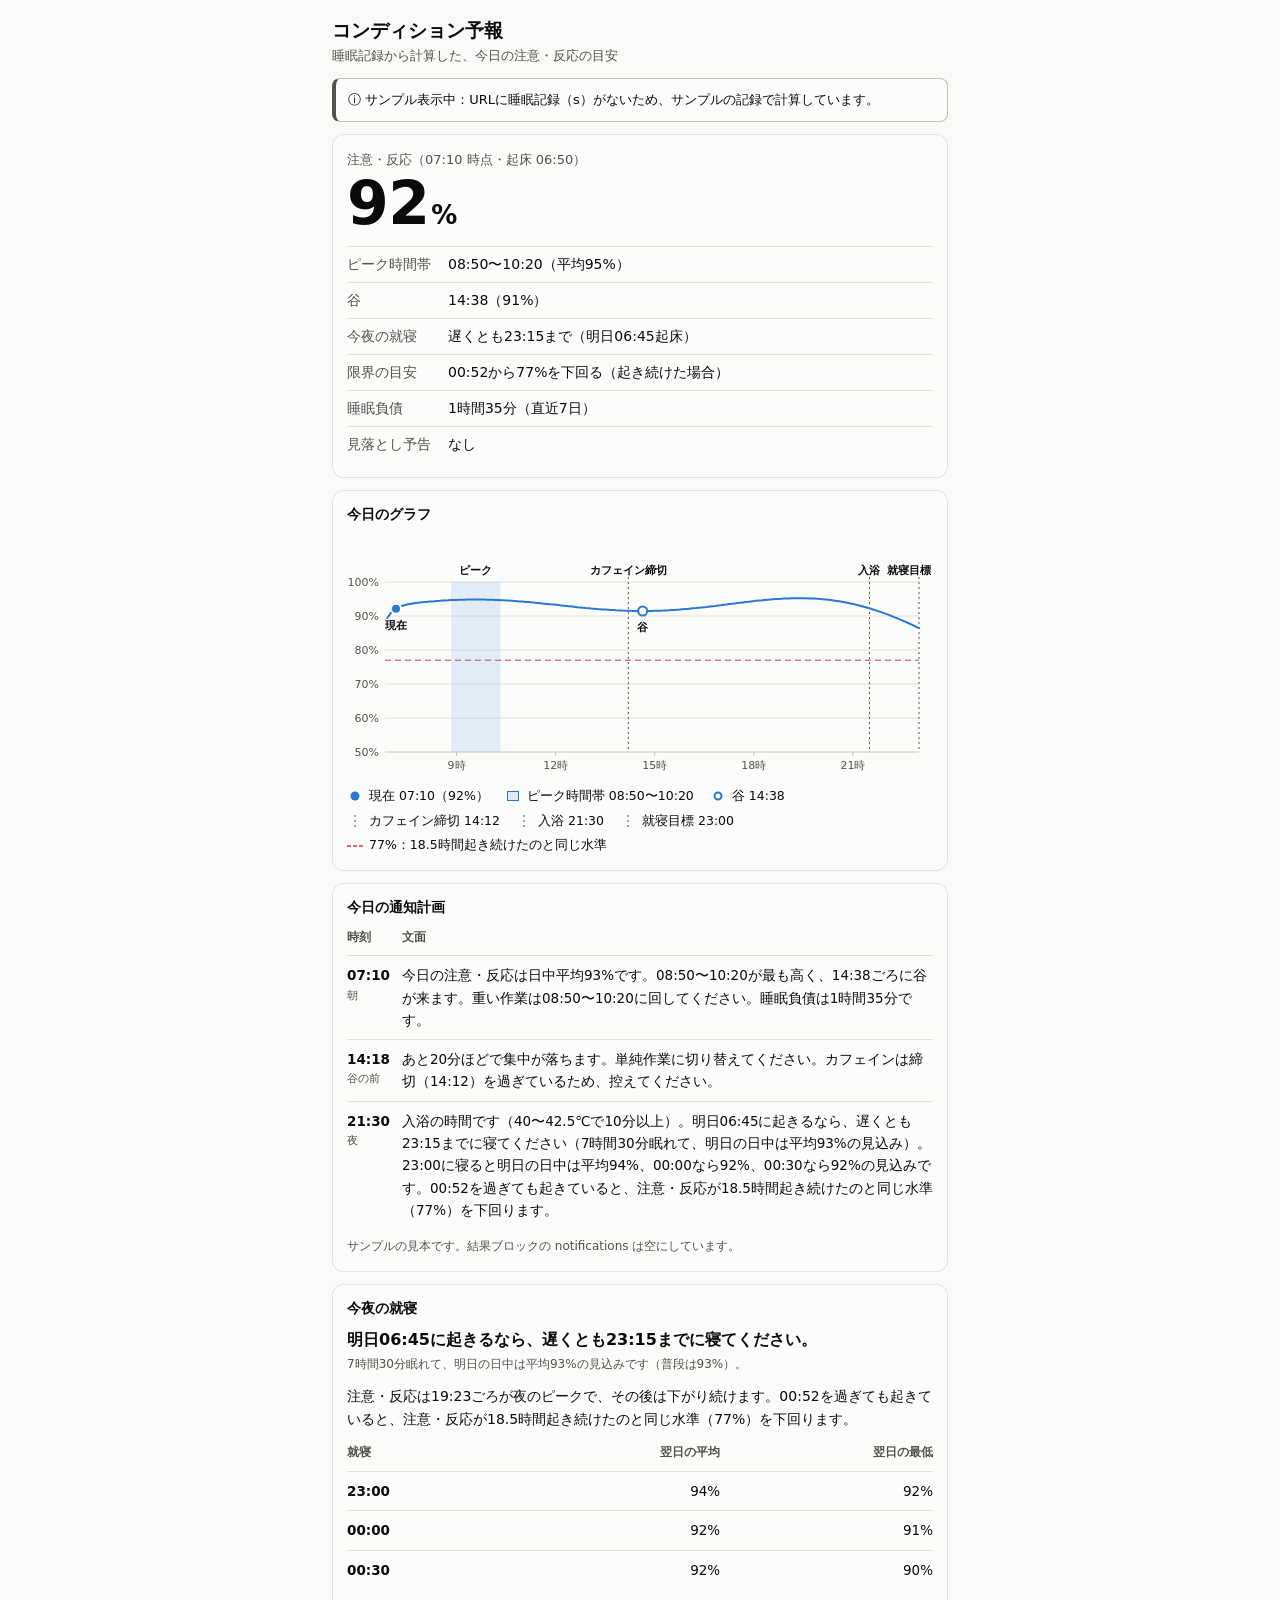
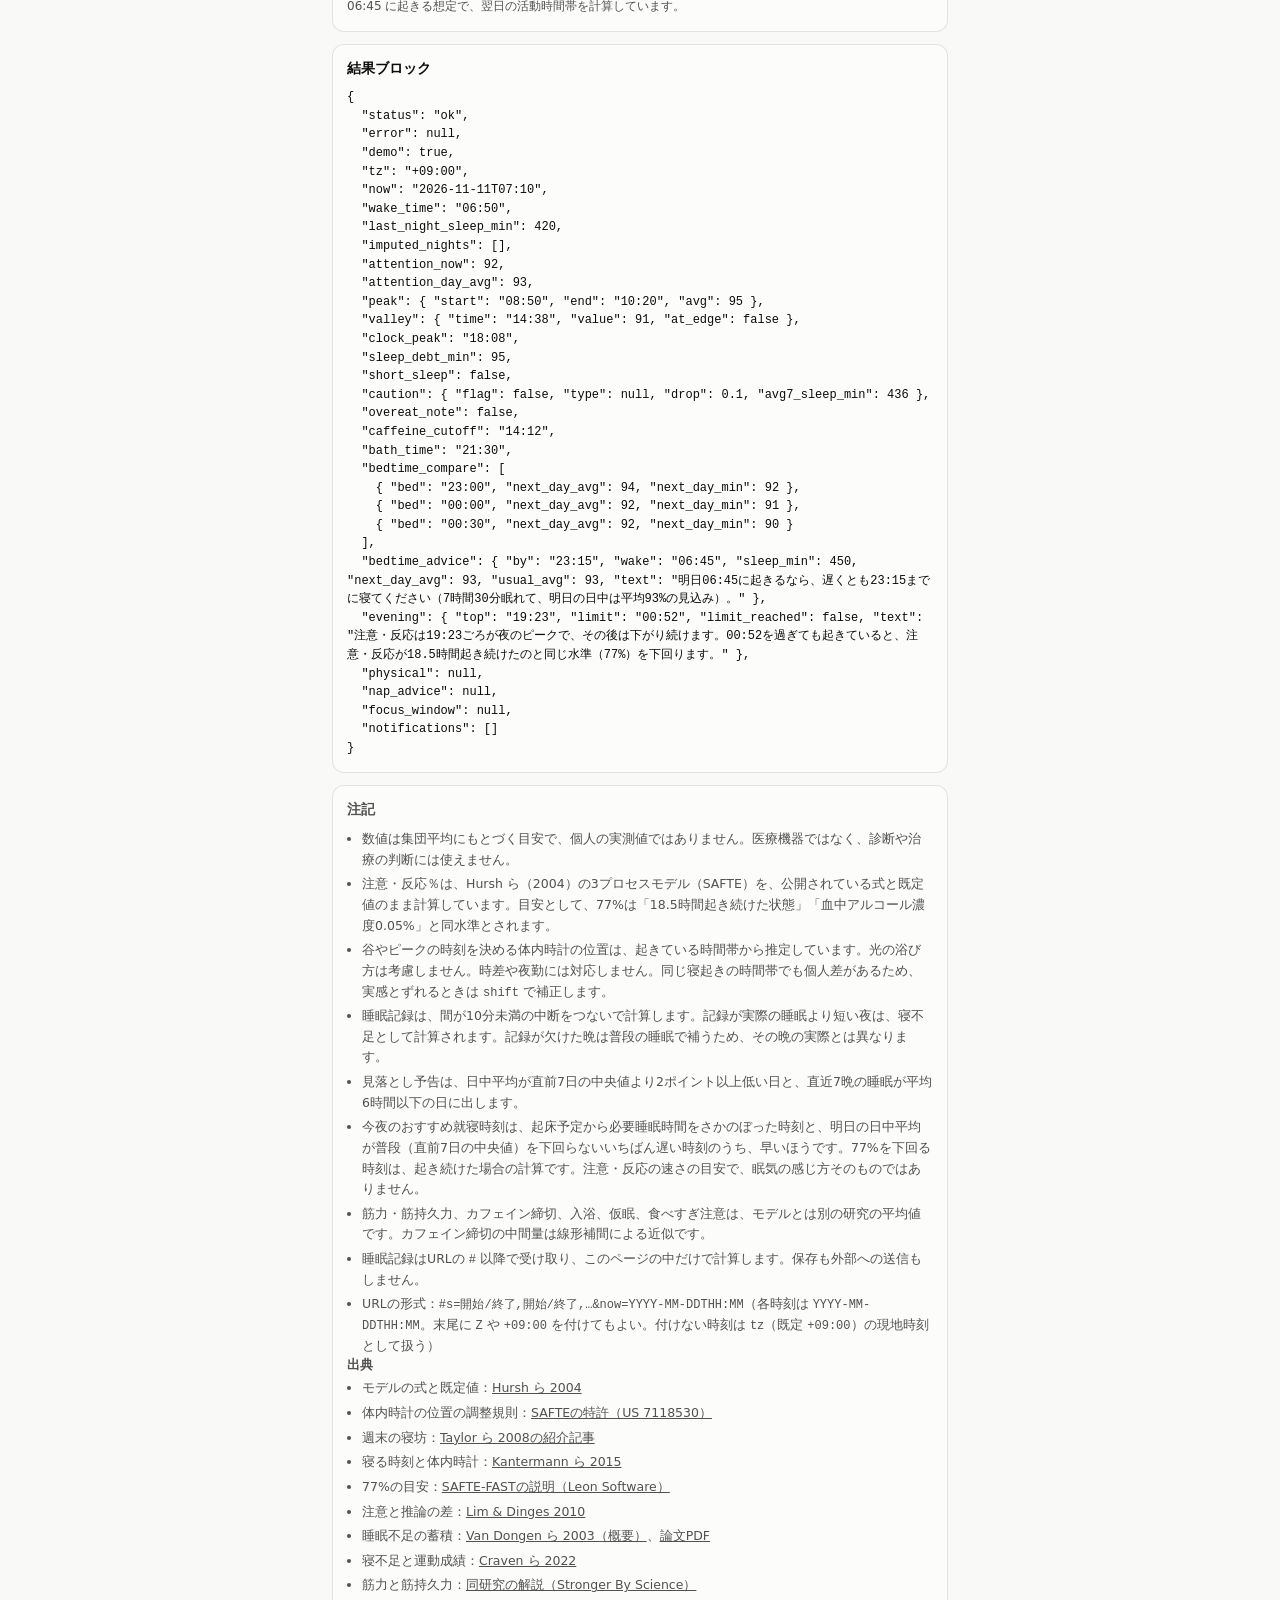
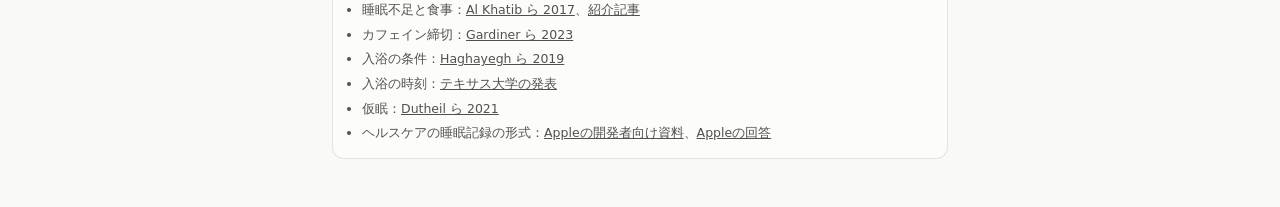
==== commit b4ec6e1f: "コンディション予報：おすすめ就寝時刻と、夜に77%を下回る時刻を追加 「いつ寝た方がいいか」「夜、いつ頭が働かなくなるか」を伝える機能を追加した。 通知の件数は増やさず、既存の通知に文を添える。  -" ====
--- a/forecast/index.html
+++ b/forecast/index.html
@@ -90,6 +90,7 @@
   #chart .band { fill: var(--wash); }
   #chart .curve { fill: none; stroke: var(--series); stroke-width: 2; stroke-linejoin: round; stroke-linecap: round; }
   #chart .event { stroke: var(--ink-2); stroke-width: 1; stroke-dasharray: 2 3; }
+  #chart .limit { stroke: var(--critical); stroke-width: 1; stroke-dasharray: 6 4; }
   #chart .dot { fill: var(--series); stroke: var(--surface); stroke-width: 2; }
   #chart .ring { fill: var(--surface); stroke: var(--series); stroke-width: 2; }
   #chart .tag { fill: var(--ink); font-weight: 600; }
@@ -104,6 +105,11 @@
   .legend .ring { fill: var(--surface); stroke: var(--series); stroke-width: 2; }
   .legend .band { fill: var(--wash); stroke: var(--series); stroke-width: 1; }
   .legend .event { stroke: var(--ink-2); stroke-width: 1; stroke-dasharray: 2 3; }
+  .legend .limit { stroke: var(--critical); stroke-width: 1.5; stroke-dasharray: 4 2; }
+  .advice { font-size: 16px; font-weight: 700; line-height: 1.55; }
+  .advice + .note { margin-top: 2px; }
+  .evening { margin-top: 10px; font-size: 14px; }
+  #compare table { margin-top: 12px; }
 
   /* 表 */
   table { width: 100%; border-collapse: collapse; font-size: 13.5px; }
@@ -156,9 +162,9 @@
     <div id="plan"></div>
   </section>
 
-  <!-- 5. 就寝時刻の比較 -->
+  <!-- 5. 今夜の就寝（おすすめ就寝時刻・夜の下がり方・就寝時刻の比較） -->
   <section id="sec-compare" class="card" hidden>
-    <h2>就寝時刻の比較</h2>
+    <h2>今夜の就寝</h2>
     <div id="compare"></div>
   </section>
 
@@ -182,6 +188,7 @@
       <li>谷やピークの時刻を決める体内時計の位置は、起きている時間帯から推定しています。光の浴び方は考慮しません。時差や夜勤には対応しません。同じ寝起きの時間帯でも個人差があるため、実感とずれるときは <code>shift</code> で補正します。</li>
       <li>睡眠記録は、間が10分未満の中断をつないで計算します。記録が実際の睡眠より短い夜は、寝不足として計算されます。記録が欠けた晩は普段の睡眠で補うため、その晩の実際とは異なります。</li>
       <li>見落とし予告は、日中平均が直前7日の中央値より2ポイント以上低い日と、直近7晩の睡眠が平均6時間以下の日に出します。</li>
+      <li>今夜のおすすめ就寝時刻は、起床予定から必要睡眠時間をさかのぼった時刻と、明日の日中平均が普段（直前7日の中央値）を下回らないいちばん遅い時刻のうち、早いほうです。77%を下回る時刻は、起き続けた場合の計算です。注意・反応の速さの目安で、眠気の感じ方そのものではありません。</li>
       <li>筋力・筋持久力、カフェイン締切、入浴、仮眠、食べすぎ注意は、モデルとは別の研究の平均値です。カフェイン締切の中間量は線形補間による近似です。</li>
       <li>睡眠記録はURLの <code>#</code> 以降で受け取り、このページの中だけで計算します。保存も外部への送信もしません。</li>
       <li>URLの形式：<code>#s=開始/終了,開始/終了,…&amp;now=YYYY-MM-DDTHH:MM</code>（各時刻は <code>YYYY-MM-DDTHH:MM</code>。末尾に <code>Z</code> や <code>+09:00</code> を付けてもよい。付けない時刻は <code>tz</code>（既定 <code>+09:00</code>）の現地時刻として扱う）</li>
@@ -266,6 +273,11 @@
     napBefore: 13 * 60,    // 仮眠はこの時刻まで
     napMinutes: 20,
     gymFrom: 12 * 60,      // 運動の助言を出すのは、この時刻以降の運動だけ
+    limit: 77,             // 77%：18.5時間起き続けた状態・血中アルコール濃度0.05%と同水準（4.1 節の目安）
+    adviceTolerance: 0.5,  // おすすめ就寝：明日の日中平均が「普段」をこのポイント以上は下回らない
+    adviceMinSleep: 60,    // 起床予定までこの分数を切ったら、おすすめ就寝は出さない
+    adviceEarliest: 180,   // おすすめ就寝は、就寝目標よりこの分数を超えて早めない
+    eveningTo: 3 * 60,     // 夜のピークを探す範囲の終わり（翌日のこの時刻まで）
     strength: 97,
     endurance: 90,
     maxHistoryDays: 400    // これより古い記録が混じる入力は誤りとみなす（計算量の保護）
@@ -395,6 +407,7 @@
   }
 
   function ceilGrid(t) { return Math.ceil(t / RULES.grid) * RULES.grid; }
+  function floorGrid(t) { return Math.floor(t / RULES.grid) * RULES.grid; }
 
   /* 晩の番号。1晩は正午から翌正午まで。番号 k の晩は、通し番号 k+1 の日の朝に終わる */
   function nightOf(t) { return Math.floor((t - 720) / DAY); }
@@ -793,6 +806,16 @@
     return best;
   }
 
+  /* [from, to] の中で E が最大になる時点（1分刻み） */
+  function highestPoint(sim, from, to) {
+    var best = null;
+    for (var t = from; t <= to; t++) {
+      var v = valueAt(sim, t);
+      if (best === null || v > best.value + 1e-9) best = { t: t, value: v };
+    }
+    return best;
+  }
+
   /* ---------- モデルとは独立した単純な計算 ---------- */
 
   /* カフェイン締切：就寝目標の何分前か（仕様書 4.5 節） */
@@ -816,7 +839,7 @@
 
   function hoursMinutes(min) { return Math.floor(min / 60) + '時間' + (min % 60) + '分'; }
 
-  function textMorning(avg, peak, valley, debtMin, caution) {
+  function textMorning(avg, peak, valley, debtMin, caution, limitText) {
     var range = formatClock(peak.start) + '〜' + formatClock(peak.end);
     var text = '今日の注意・反応は日中平均' + avg + '%です。' + range + 'が最も高く、'
       + formatClock(valley.t) + 'ごろに谷が来ます。重い作業は' + range + 'に回してください。';
@@ -829,7 +852,27 @@
       text += '直近7日の睡眠は平均' + hoursMinutes(caution.avg7_sleep_min)
         + 'です。この状態が続くと、自覚がなくても見落としが増えます。提出・入力・送信の前に見直しを1回足してください。';
     }
-    return text;
+    return text + limitText;
+  }
+
+  var LIMIT_LEVEL = '18.5時間起き続けたのと同じ水準（77%）';
+
+  /* 77% を下回る時刻の文。at は文を読む時刻。下回らなければ空文字 */
+  function textLimit(limit, at, bedTarget) {
+    if (limit === null) return '';
+    if (limit <= at) return '注意・反応はすでに' + LIMIT_LEVEL + 'を下回っています。車の運転や危険を伴う作業は控えてください。';
+    if (limit < bedTarget) {
+      return formatClock(limit) + 'ごろから、注意・反応が' + LIMIT_LEVEL + 'を下回る見込みです。それ以降は車の運転や危険を伴う作業を控えてください。';
+    }
+    return formatClock(limit) + 'を過ぎても起きていると、注意・反応が' + LIMIT_LEVEL + 'を下回ります。';
+  }
+
+  /* 今夜のおすすめ就寝の文。at は文を読む時刻 */
+  function textBedtime(advice, at) {
+    var head = '明日' + formatClock(advice.wake) + 'に起きるなら、';
+    if (advice.by <= at) return head + 'すぐに寝てください（今寝ると' + hoursMinutes(advice.wake - at) + '眠れます）。';
+    return head + '遅くとも' + formatClock(advice.by) + 'までに寝てください（' + hoursMinutes(advice.wake - advice.by)
+      + (advice.avg === null ? '眠れます）。' : '眠れて、明日の日中は平均' + advice.avg + '%の見込み）。');
   }
 
   function textValley(beforeCutoff, cutoff, caution, overeat) {
@@ -847,14 +890,15 @@
   var TEXT_NAP_ADVICE = '13:00までに20分前後（30分未満）の仮眠をおすすめします。起きてから30分は重要な作業を避けてください。';
   var TEXT_GYM_ADVICE = '重量は維持し、回数とセット数を控えめにしてください。';
 
-  function textNight(compare) {
+  function textNight(compare, advice, limitText, at) {
     var text = '入浴の時間です（40〜42.5℃で10分以上）。';
+    if (advice) text += textBedtime(advice, at);
     var rows = compare.filter(function (row) { return row.next_day_avg !== null; });
-    if (!rows.length) return text;
     rows.forEach(function (row, n) {
       text += (n ? '、' : '') + row.bed + (n ? 'なら' : 'に寝ると明日の日中は平均') + row.next_day_avg + '%';
     });
-    return text + 'の見込みです。';
+    if (rows.length) text += 'の見込みです。';
+    return text + limitText;
   }
 
   /* ---------- 本体 ---------- */
@@ -951,7 +995,7 @@
     }
 
     // now より後は覚醒が続くものとして計算する
-    var horizon = Math.max(now, bedTarget, day0 + DAY, win ? win.end : 0);
+    var horizon = Math.max(now, bedTarget, day0 + DAY, win ? win.end : 0, nextWake);
     var sim = simulate(iv, horizon, cfg.shift);
 
     // 集計範囲：活動時間帯のうち、今日のカーブ（起床〜就寝目標）に入る部分
@@ -977,27 +1021,80 @@
     var cutoff = bedTarget - caffeineLeadMinutes(cfg.cafmg);
     var bath = bedTarget - RULES.bathLead;
 
+    // 翌日の活動時間帯の、起きている分の平均と最小（now から bed まで起き、bed から nextWake まで眠る）
+    var day1 = dayStart(nextWake);
+    var act1Start = Math.max(day1 + cfg.act.start, nextWake);
+    var act1End = day1 + cfg.act.start + actLen;
+    function nextDay(bed) {
+      if (act1End <= act1Start) return null;
+      var next = simulate(joinIntervals(iv.concat([{ start: bed, end: nextWake }]), RULES.joinModel - 1), act1End, cfg.shift);
+      return awakeStats(next, act1Start, act1End);
+    }
+
     // 就寝時刻の比較（4.8 節）
     var bedtimes = cfg.whatif
       ? cfg.whatif.map(function (c) { return nextClock(c, anchor); })
       : [bedTarget, bedTarget + 60, bedTarget + 90];
-    var day1 = dayStart(nextWake);
-    var act1Start = Math.max(day1 + cfg.act.start, nextWake);
-    var act1End = day1 + cfg.act.start + actLen;
     var compare = [];
     bedtimes.forEach(function (bed) {
       if (bed < now || bed >= nextWake) return;   // 過ぎた時刻、起床予定より後の時刻は比べない
       var row = { bed: formatClock(bed), next_day_avg: null, next_day_min: null };
-      if (act1End > act1Start) {
-        var next = simulate(joinIntervals(iv.concat([{ start: bed, end: nextWake }]), RULES.joinModel - 1), act1End, cfg.shift);
-        var st = awakeStats(next, act1Start, act1End);
-        if (st) {
-          row.next_day_avg = Math.round(st.avg);
-          row.next_day_min = Math.round(st.min);
-        }
+      var st = nextDay(bed);
+      if (st) {
+        row.next_day_avg = Math.round(st.avg);
+        row.next_day_min = Math.round(st.min);
       }
       compare.push(row);
     });
+
+    /*
+     * 今夜のおすすめ就寝時刻。次の2つのうち早いほう（5分刻みで切り下げ）。過ぎていれば今。
+     *  1. 起床予定から必要睡眠時間（need）をさかのぼった時刻
+     *  2. 明日の日中平均が普段（直前7日の中央値）を 0.5 ポイント以上は下回らない、いちばん遅い時刻。
+     *     探すのは「就寝目標の3時間前」から「起床予定の3時間前」まで。
+     *     そこでも普段に届かなければ、範囲の始まり（無理のない範囲でいちばん早い時刻）
+     */
+    var usualAvg = usual.length ? median(usual) : null;
+    var advice = null;
+    if (nextWake - now >= RULES.adviceMinSleep) {
+      var by = floorGrid(nextWake - cfg.need);
+      if (usualAvg !== null && act1End > act1Start) {
+        var enough = function (bed) {
+          var st = nextDay(bed);
+          return st !== null && st.avg >= usualAvg - RULES.adviceTolerance - 1e-9;
+        };
+        var lo = Math.max(ceilGrid(now), floorGrid(bedTarget - RULES.adviceEarliest));
+        var hi = floorGrid(nextWake - RULES.minWakeSleep);
+        if (hi >= lo) {
+          if (enough(lo)) {
+            if (enough(hi)) {
+              lo = hi;
+            } else {
+              // 明日の値は、就寝が遅いほど下がる。lo は条件を満たし、hi は満たさないので、境目を二分探索する
+              while (hi - lo > RULES.grid) {
+                var mid = lo + floorGrid((hi - lo) / 2);
+                if (enough(mid)) lo = mid; else hi = mid;
+              }
+            }
+          }
+          by = Math.min(by, lo);
+        }
+      }
+      by = Math.max(by, now);
+      var byStats = nextDay(by);
+      advice = { by: by, wake: nextWake, avg: byStats ? Math.round(byStats.avg) : null };
+    }
+
+    // 夜の注意・反応：起き続けた場合の夜のピークと、77% を下回る時刻（起床予定まで探す）
+    var limit = null;
+    for (var t1 = Math.max(now, anchor); t1 <= nextWake; t1++) {
+      if (sim.e[t1 - sim.t0] < RULES.limit) { limit = t1; break; }
+    }
+    var topFrom = Math.max(anchor, valley ? valley.t : day0 + RULES.valleyFrom);
+    var topTo = Math.min(nextWake, day0 + DAY + RULES.eveningTo);
+    var top = topTo > topFrom ? highestPoint(sim, topFrom, topTo) : null;
+    var eveningText = (top ? '注意・反応は' + formatClock(top.t) + 'ごろが夜のピークで、その後は下がり続けます。' : '')
+      + textLimit(limit, now, bedTarget);
 
     // 条件付きの項目
     var gymOn = cfg.gym !== null && shortSleep && cfg.gym >= RULES.gymFrom;
@@ -1014,7 +1111,8 @@
     var avgInt = dayAvg === null ? null : Math.round(dayAvg);
     var plan = [];
     if (now - anchor <= RULES.morningWithin && dayAvg !== null && peak && valley) {
-      plan.push({ t: now, kind: 'morning', text: textMorning(avgInt, peak, valley, debt, caution) });
+      var morningLimit = limit !== null && limit < bedTarget ? textLimit(limit, now, bedTarget) : '';
+      plan.push({ t: now, kind: 'morning', text: textMorning(avgInt, peak, valley, debt, caution, morningLimit) });
     }
     if (valley) {
       var vt = valley.t - RULES.valleyLead;
@@ -1022,7 +1120,7 @@
     }
     if (shortSleep) plan.push({ t: day0 + RULES.napAt, kind: 'nap', text: TEXT_NAP });
     if (gymOn) plan.push({ t: day0 + cfg.gym - RULES.gymLead, kind: 'gym', text: TEXT_GYM });
-    plan.push({ t: bath, kind: 'night', text: textNight(compare) });
+    plan.push({ t: bath, kind: 'night', text: textNight(compare, advice, textLimit(limit, bath, bedTarget), bath) });
 
     function priority(item) { return KIND_PRIORITY.indexOf(item.kind); }
     var offsetText = formatOffset(cfg.tz);
@@ -1063,6 +1161,20 @@
       caffeine_cutoff: formatClock(cutoff),
       bath_time: formatClock(bath),
       bedtime_compare: compare,
+      bedtime_advice: advice ? {
+        by: formatClock(advice.by),
+        wake: formatClock(advice.wake),
+        sleep_min: advice.wake - advice.by,
+        next_day_avg: advice.avg,
+        usual_avg: usualAvg === null ? null : Math.round(usualAvg),
+        text: textBedtime(advice, now)
+      } : null,
+      evening: {
+        top: top ? formatClock(top.t) : null,
+        limit: limit === null ? null : formatClock(limit),
+        limit_reached: limit !== null && limit <= now,
+        text: eveningText || null
+      },
       physical: physical,
       nap_advice: napAdvice,
       focus_window: focus,
@@ -1072,7 +1184,7 @@
     var view = {
       now: now, start: anchor, woke: woke, bedTarget: bedTarget, chartEnd: chartEnd, curve: curve,
       nowValue: valueAt(sim, now),
-      peak: peak, valley: valley, cutoff: cutoff, bath: bath,
+      peak: peak, valley: valley, cutoff: cutoff, bath: bath, limit: limit,
       nextWake: nextWake,
       gym: cfg.gym === null ? null : day0 + cfg.gym,
       plan: plan
@@ -1089,7 +1201,7 @@
         wake_time: null, last_night_sleep_min: null, imputed_nights: [],
         attention_now: null, attention_day_avg: null, peak: null, valley: null, clock_peak: null,
         sleep_debt_min: null, short_sleep: null, caution: null, overeat_note: null,
-        caffeine_cutoff: null, bath_time: null, bedtime_compare: [],
+        caffeine_cutoff: null, bath_time: null, bedtime_compare: [], bedtime_advice: null, evening: null,
         physical: null, nap_advice: null, focus_window: null, notifications: []
       },
       view: null
@@ -1202,6 +1314,12 @@
     fact('ピーク時間帯', r.peak ? r.peak.start + '〜' + r.peak.end + '（平均' + r.peak.avg + '%）' : '—');
     fact('谷', r.valley
       ? r.valley.time + '（' + r.valley.value + '%）' + (r.valley.at_edge ? '※活動時間帯の端' : '') : '—');
+    var advice = r.bedtime_advice, evening = r.evening;
+    fact('今夜の就寝', !advice ? '—'
+      : (advice.by === CF.formatClock(v.now) ? 'すぐに' : '遅くとも' + advice.by + 'まで') + '（明日' + advice.wake + '起床）');
+    fact('限界の目安', evening.limit === null ? '—'
+      : evening.limit_reached ? 'すでに77%を下回っています'
+        : evening.limit + 'から77%を下回る' + (v.limit >= v.bedTarget ? '（起き続けた場合）' : ''));
     fact('睡眠負債', r.sleep_debt_min > 0 ? duration(r.sleep_debt_min) + '（直近7日）' : 'なし（直近7日）');
     fact('見落とし予告', r.caution.type === 'drop' ? 'あり（日中平均が普段より' + r.caution.drop + 'ポイント低い）'
       : r.caution.type === 'accumulated' ? 'あり（直近7日の睡眠が平均' + duration(r.caution.avg7_sleep_min) + '）'
@@ -1235,6 +1353,7 @@
       svg.appendChild(svgEl('line', { x1: L, x2: W - R, y1: Y(e), y2: Y(e), 'class': e === 50 ? 'base' : 'grid' }));
       svg.appendChild(svgEl('text', { x: L - 6, y: Y(e) + 4, 'text-anchor': 'end' }, e + '%'));
     }
+    svg.appendChild(svgEl('line', { x1: L, x2: W - R, y1: Y(77), y2: Y(77), 'class': 'limit' }));
     var hours = (x1 - x0) / 60;
     var step = hours <= 6 ? 1 : hours <= 12 ? 2 : hours <= 20 ? 3 : 6;
     for (var t = Math.ceil(x0 / 60) * 60; t <= x1; t += 60) {
@@ -1342,6 +1461,7 @@
       if (shape === 'ring') key.appendChild(svgEl('circle', { cx: 8, cy: 6, r: 3.5, 'class': 'ring' }));
       if (shape === 'band') key.appendChild(svgEl('rect', { x: 2.5, y: 1.5, width: 11, height: 9, 'class': 'band' }));
       if (shape === 'event') key.appendChild(svgEl('line', { x1: 8, x2: 8, y1: 0, y2: 12, 'class': 'event' }));
+      if (shape === 'limit') key.appendChild(svgEl('line', { x1: 0, x2: 16, y1: 6, y2: 6, 'class': 'limit' }));
       li.appendChild(key);
       li.appendChild(el('span', '', text));
       legend.appendChild(li);
@@ -1352,6 +1472,7 @@
     item('event', 'カフェイン締切 ' + r.caffeine_cutoff);
     item('event', '入浴 ' + r.bath_time);
     item('event', '就寝目標 ' + CF.formatClock(v.bedTarget));
+    item('limit', '77%：18.5時間起き続けたのと同じ水準');
   }
 
   /* ---------- 4〜6. 表と条件付きの項目 ---------- */
@@ -1391,6 +1512,15 @@
   function renderCompare(r, v) {
     var host = $('compare');
     clear(host);
+    var advice = r.bedtime_advice;
+    if (advice) {
+      host.appendChild(el('p', 'advice', advice.text.replace(/（.*）。$/, '。')));
+      var sleepText = (advice.by === CF.formatClock(v.now) ? '今寝ると' : '') + duration(advice.sleep_min) + '眠れ';
+      host.appendChild(el('p', 'note', advice.next_day_avg === null ? sleepText + 'ます。'
+        : sleepText + 'て、明日の日中は平均' + advice.next_day_avg + '%の見込みです'
+          + (advice.usual_avg !== null ? '（普段は' + advice.usual_avg + '%）' : '') + '。'));
+    }
+    if (r.evening.text) host.appendChild(el('p', 'evening', r.evening.text));
     if (!r.bedtime_compare.length) {
       host.appendChild(el('p', 'note', '比べられる就寝時刻がありません（過ぎた時刻は比べません）。'));
       return;
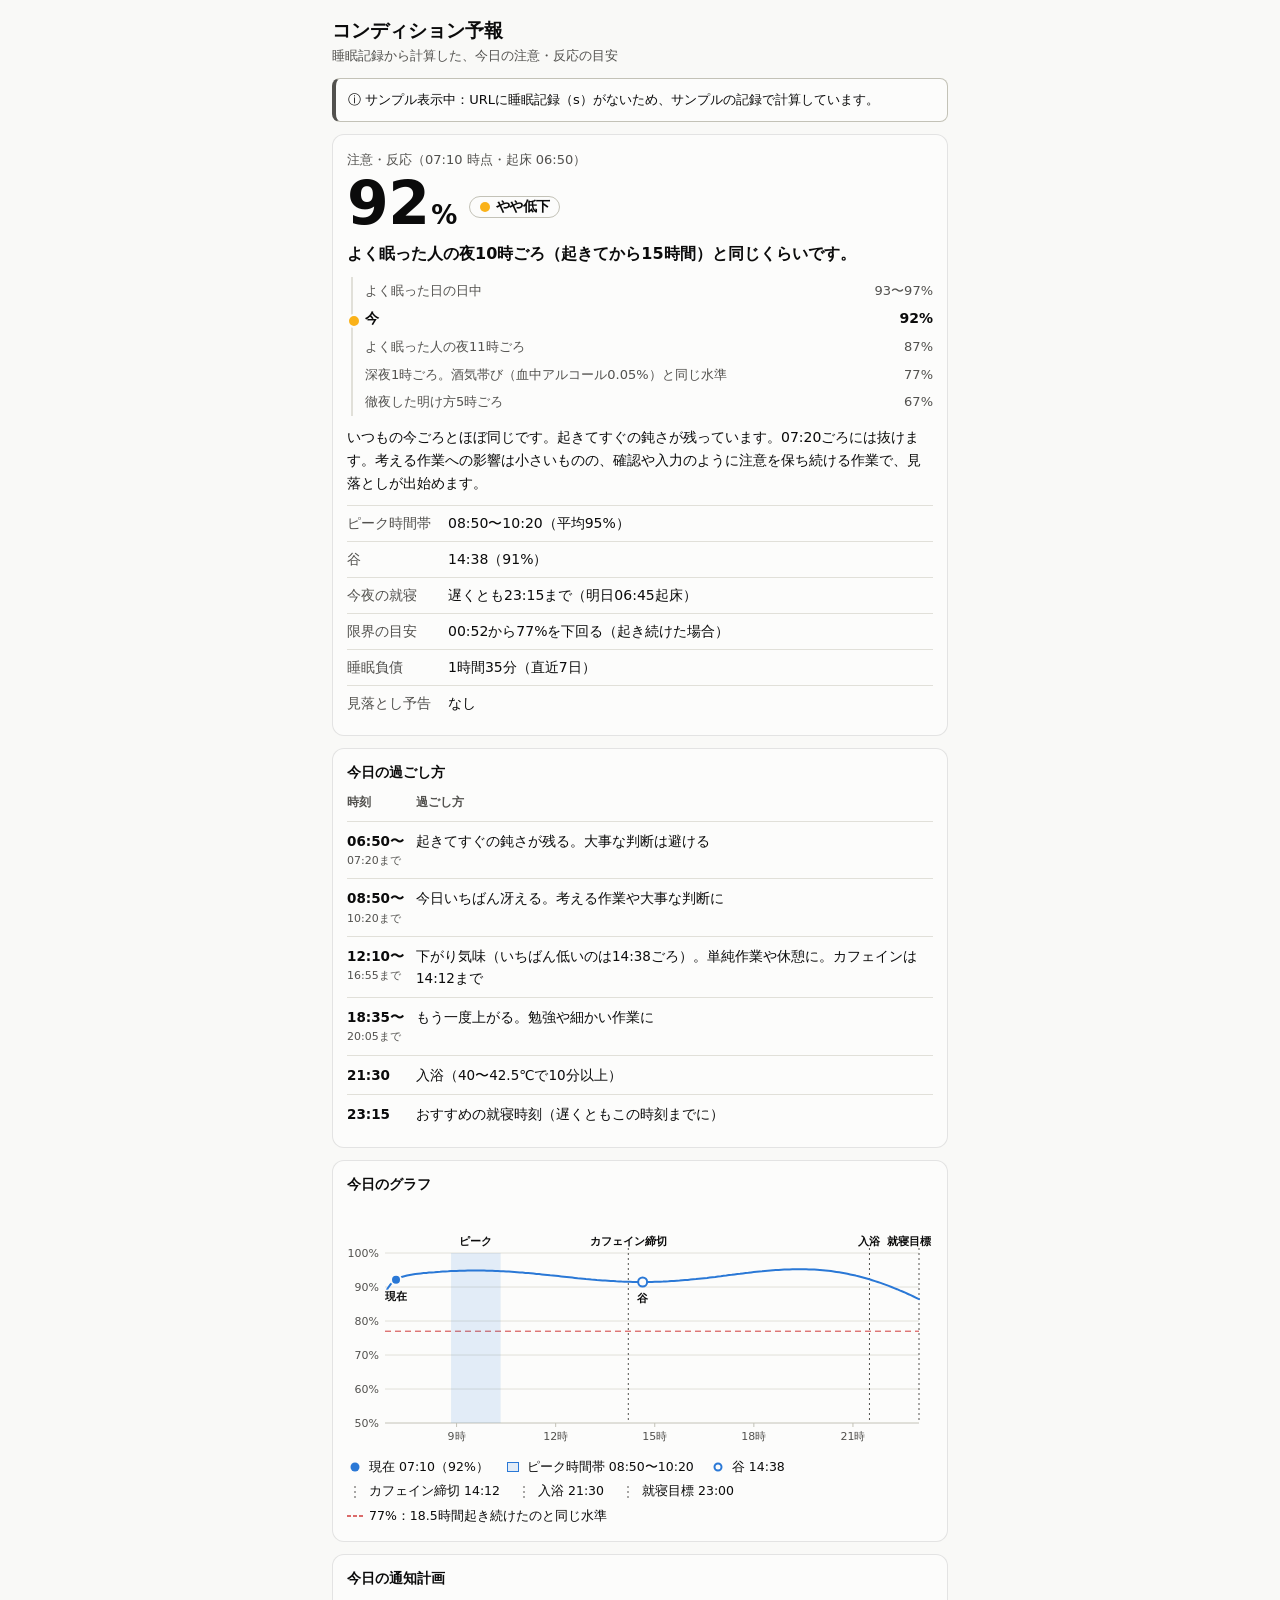
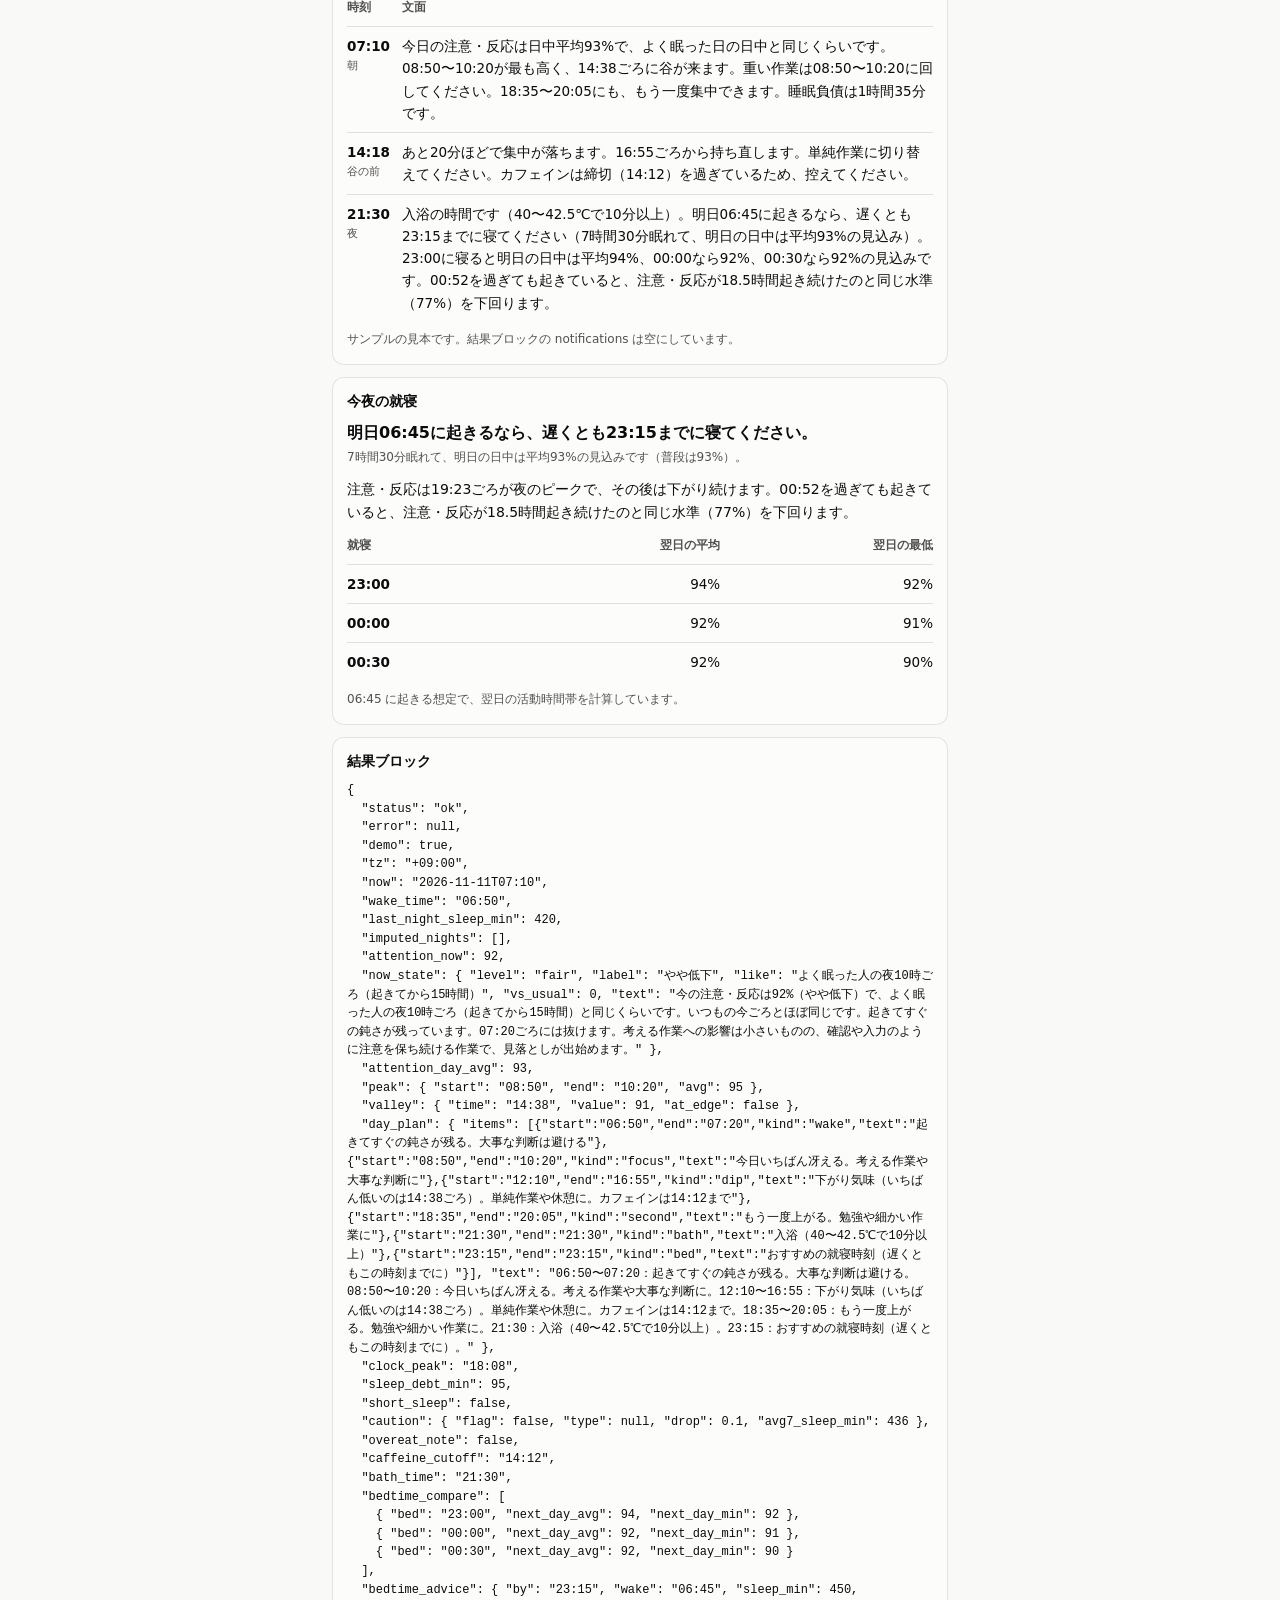
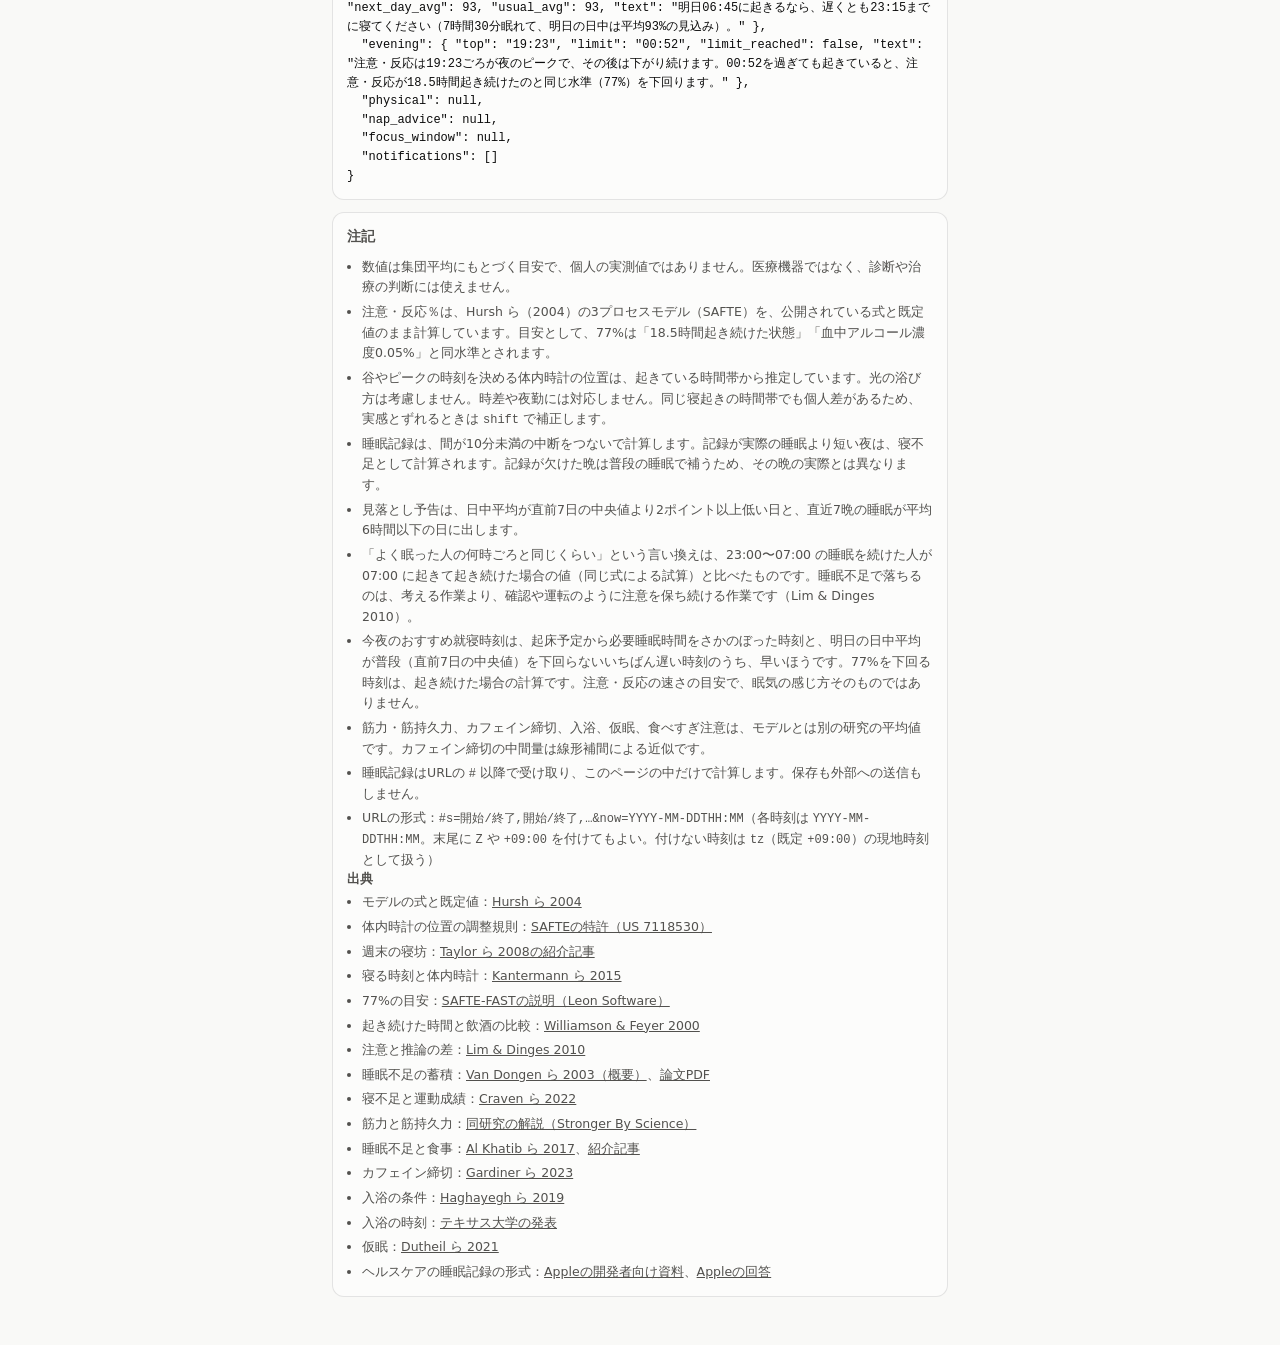
==== commit 4a988837: "コンディション予報：今の状態をことばで伝え、今日の過ごし方を追加 数値だけでは分かりにくいという声を受けて、今の状態の言い換えと、 日中の行動のアドバイスを追加した。通知の件数は増やさない。  - n" ====
--- a/forecast/index.html
+++ b/forecast/index.html
@@ -77,6 +77,19 @@
   .now-label { font-size: 13px; color: var(--ink-2); }
   .hero { font-size: 60px; font-weight: 700; line-height: 1.1; letter-spacing: -.01em; }
   .hero span { font-size: 26px; font-weight: 600; margin-left: 2px; }
+  .hero .chip { font-size: 14px; font-weight: 700; margin-left: 12px; vertical-align: 12px; }
+  .chip { display: inline-flex; align-items: center; gap: 6px; padding: 2px 10px; border: 1px solid var(--axis); border-radius: 999px; }
+  .chip::before { content: ""; width: 10px; height: 10px; border-radius: 50%; background: var(--lvl); }
+  .lvl-good { --lvl: #0ca30c; } .lvl-fair { --lvl: #fab219; } .lvl-low { --lvl: #ec835a; } .lvl-danger { --lvl: #d03b3b; }
+  .like { margin-top: 6px; font-size: 16px; font-weight: 700; line-height: 1.55; }
+  .ladder { margin: 10px 0 0; padding: 0; list-style: none; font-size: 13px; color: var(--ink-2); }
+  .ladder li { display: flex; align-items: baseline; gap: 8px; padding: 3px 0 3px 18px; position: relative; }
+  .ladder li::before { content: ""; position: absolute; left: 4px; top: 0; bottom: 0; border-left: 2px solid var(--grid); }
+  .ladder .v { margin-left: auto; font-variant-numeric: tabular-nums; white-space: nowrap; }
+  .ladder li.now { color: var(--ink); font-weight: 700; font-size: 14px; }
+  .ladder li.now::after { content: ""; position: absolute; left: 0; top: 50%; width: 10px; height: 10px; margin-top: -5px;
+    border-radius: 50%; background: var(--lvl); border: 2px solid var(--surface); }
+  .detail { margin-top: 10px; font-size: 14px; }
   .facts { margin: 10px 0 0; padding: 0; list-style: none; font-size: 14px; }
   .facts li { display: flex; gap: 10px; padding: 6px 0; border-top: 1px solid var(--grid); }
   .facts .k { flex: none; width: 6.5em; color: var(--ink-2); }
@@ -145,8 +158,17 @@
   <!-- 2. 現在値 -->
   <section id="sec-now" class="card" hidden>
     <p id="now-label" class="now-label"></p>
-    <p class="hero"><b id="now-value"></b><span>%</span></p>
+    <p class="hero"><b id="now-value"></b><span>%</span><span id="now-chip" class="chip"></span></p>
+    <p id="now-like" class="like"></p>
+    <ul id="ladder" class="ladder" aria-label="よく眠った人の値との比較"></ul>
+    <p id="now-detail" class="detail"></p>
     <ul id="facts" class="facts"></ul>
+  </section>
+
+  <!-- 今日の過ごし方（仕様書にない追加） -->
+  <section id="sec-day" class="card" hidden>
+    <h2>今日の過ごし方</h2>
+    <div id="day"></div>
   </section>
 
   <!-- 3. 今日のグラフ -->
@@ -188,6 +210,7 @@
       <li>谷やピークの時刻を決める体内時計の位置は、起きている時間帯から推定しています。光の浴び方は考慮しません。時差や夜勤には対応しません。同じ寝起きの時間帯でも個人差があるため、実感とずれるときは <code>shift</code> で補正します。</li>
       <li>睡眠記録は、間が10分未満の中断をつないで計算します。記録が実際の睡眠より短い夜は、寝不足として計算されます。記録が欠けた晩は普段の睡眠で補うため、その晩の実際とは異なります。</li>
       <li>見落とし予告は、日中平均が直前7日の中央値より2ポイント以上低い日と、直近7晩の睡眠が平均6時間以下の日に出します。</li>
+      <li>「よく眠った人の何時ごろと同じくらい」という言い換えは、23:00〜07:00 の睡眠を続けた人が 07:00 に起きて起き続けた場合の値（同じ式による試算）と比べたものです。睡眠不足で落ちるのは、考える作業より、確認や運転のように注意を保ち続ける作業です（Lim &amp; Dinges 2010）。</li>
       <li>今夜のおすすめ就寝時刻は、起床予定から必要睡眠時間をさかのぼった時刻と、明日の日中平均が普段（直前7日の中央値）を下回らないいちばん遅い時刻のうち、早いほうです。77%を下回る時刻は、起き続けた場合の計算です。注意・反応の速さの目安で、眠気の感じ方そのものではありません。</li>
       <li>筋力・筋持久力、カフェイン締切、入浴、仮眠、食べすぎ注意は、モデルとは別の研究の平均値です。カフェイン締切の中間量は線形補間による近似です。</li>
       <li>睡眠記録はURLの <code>#</code> 以降で受け取り、このページの中だけで計算します。保存も外部への送信もしません。</li>
@@ -200,6 +223,7 @@
       <li>週末の寝坊：<a rel="noopener noreferrer" href="https://www.patientcareonline.com/view/sleep-sleeping-late-weekends-induces-monday-fatigue">Taylor ら 2008の紹介記事</a></li>
       <li>寝る時刻と体内時計：<a rel="noopener noreferrer" href="https://epub.ub.uni-muenchen.de/58750/1/Kantermann_Comparing_the_morningness-eveningness_questionnaire.pdf">Kantermann ら 2015</a></li>
       <li>77%の目安：<a rel="noopener noreferrer" href="https://www.leonsoftware.com/blog/real-time-fatigue-analysis-with-safte-fast-in-leon.html">SAFTE-FASTの説明（Leon Software）</a></li>
+      <li>起き続けた時間と飲酒の比較：<a rel="noopener noreferrer" href="https://pmc.ncbi.nlm.nih.gov/articles/PMC1739867/">Williamson &amp; Feyer 2000</a></li>
       <li>注意と推論の差：<a rel="noopener noreferrer" href="https://www.med.upenn.edu/uep/assets/user-content/documents/LimDinges2010MetaAnalysis.pdf">Lim &amp; Dinges 2010</a></li>
       <li>睡眠不足の蓄積：<a rel="noopener noreferrer" href="https://ntrs.nasa.gov/citations/20040087752">Van Dongen ら 2003（概要）</a>、<a rel="noopener noreferrer" href="https://www.gwern.net/doc/melatonin/2003-vandongen.pdf">論文PDF</a></li>
       <li>寝不足と運動成績：<a rel="noopener noreferrer" href="https://www.pubmed.gov/35708888/">Craven ら 2022</a></li>
@@ -278,6 +302,8 @@
     adviceMinSleep: 60,    // 起床予定までこの分数を切ったら、おすすめ就寝は出さない
     adviceEarliest: 180,   // おすすめ就寝は、就寝目標よりこの分数を超えて早めない
     eveningTo: 3 * 60,     // 夜のピークを探す範囲の終わり（翌日のこの時刻まで）
+    inertiaNote: 30,       // 起床からこの分数は「起きてすぐの鈍さ」として伝える（仕様書の仮眠の文面と同じ30分）
+    minBlock: 30,          // 「今日の過ごし方」に載せる時間帯の最短（分）
     strength: 97,
     endurance: 90,
     maxHistoryDays: 400    // これより古い記録が混じる入力は誤りとみなす（計算量の保護）
@@ -816,6 +842,72 @@
     return best;
   }
 
+  /*
+   * ものさし：よく眠った人（23:00〜07:00 を14日）が 07:00 に起き、そのまま起き続けた場合の値。
+   * 今の値を「よく眠った人の何時ごろと同じか」に言い換えるのに使う。値は一定なので、一度だけ計算する
+   */
+  var referenceCache = null;
+  function reference() {
+    if (referenceCache) return referenceCache;
+    var iv = [];
+    for (var k = 0; k < 14; k++) iv.push({ start: k * DAY + 23 * 60, end: (k + 1) * DAY + 7 * 60 });
+    var wake = iv[13].end;
+    var sim = simulate(iv, wake + DAY, 0);
+    var dayMin = Infinity;
+    var dayMax = -Infinity;
+    for (var t = wake + 60; t <= wake + 10 * 60; t++) {   // 08:00〜17:00
+      dayMin = Math.min(dayMin, sim.e[t - sim.t0]);
+      dayMax = Math.max(dayMax, sim.e[t - sim.t0]);
+    }
+    var top = highestPoint(sim, wake + 9 * 60, wake + 16 * 60);                                          // 夜のピーク
+    var dawn = { t: top.t, value: Infinity };                                                           // 徹夜の明け方（最低）
+    for (t = top.t; t <= wake + DAY; t++) if (sim.e[t - sim.t0] < dawn.value) dawn = { t: t, value: sim.e[t - sim.t0] };
+    referenceCache = { wake: wake, sim: sim, dayMin: dayMin, dayMax: dayMax, top: top, dawn: dawn, night: sim.e[wake + 16 * 60 - sim.t0] };
+    return referenceCache;
+  }
+
+  /* よく眠った人が、夜のピークの後に初めて e を下回る時刻 */
+  function firstBelow(e) {
+    var ref = reference(), t = ref.top.t;
+    while (t < ref.dawn.t && ref.sim.e[t - ref.sim.t0] >= e) t++;
+    return t;
+  }
+
+  /* 夜の時刻の言い方（30分単位）：夜11時半、深夜1時、明け方5時 */
+  function nightClock(t) {
+    var c = mod(Math.round(t / 30) * 30, DAY), h = Math.floor(c / 60), half = c % 60 ? '半' : '';
+    if (h >= 18) return '夜' + (h - 12) + '時' + half;
+    if (h < 4) return '深夜' + h + '時' + half;
+    if (h < 7) return '明け方' + h + '時' + half;
+    return h < 12 ? '朝' + h + '時' + half : '午後' + (h - 12) + '時' + half;
+  }
+
+  /* 値 e が、よく眠った人のいつごろと同じか（「〜と同じくらい」の「〜」） */
+  function likeText(e) {
+    var ref = reference();
+    if (e >= ref.dayMin) return 'よく眠った日の日中';
+    if (e < ref.dawn.value) return '徹夜して明け方を迎えたとき以下';
+    var t = ref.top.t;
+    while (t < ref.dawn.t && ref.sim.e[t - ref.sim.t0] > e) t++;
+    var rounded = Math.round(t / 30) * 30, hours = (rounded - ref.wake) / 60;
+    return 'よく眠った人の' + nightClock(rounded) + 'ごろ（起きてから' + Math.floor(hours) + '時間' + (hours % 1 ? '半' : '') + '）';
+  }
+
+  /*
+   * 今の状態の段階。境目は、よく眠った人の値（日中の最低・夜11時）と、77%（18.5時間起き続けた状態・
+   * 血中アルコール濃度0.05%と同水準）
+   */
+  var LEVELS = {
+    good: { label: '良好', tip: '考える作業も、確認のように注意を保ち続ける作業も、普段どおりにこなせます。' },
+    fair: { label: 'やや低下', tip: '考える作業への影響は小さいものの、確認や入力のように注意を保ち続ける作業で、見落としが出始めます。' },
+    low: { label: '低下', tip: '確認・入力・運転のように注意を保ち続ける作業で、見落としや反応の遅れが増えています。提出や送信の前に見直しを1回足してください。' },
+    danger: { label: '大きく低下', tip: '車の運転や危険を伴う作業は控えてください。考える作業より、注意を保ち続ける作業のほうが大きく落ちています。' }
+  };
+  function levelOf(e) {
+    var ref = reference();
+    return e >= ref.dayMin ? 'good' : e >= ref.night ? 'fair' : e >= RULES.limit ? 'low' : 'danger';
+  }
+
   /* ---------- モデルとは独立した単純な計算 ---------- */
 
   /* カフェイン締切：就寝目標の何分前か（仕様書 4.5 節） */
@@ -839,10 +931,11 @@
 
   function hoursMinutes(min) { return Math.floor(min / 60) + '時間' + (min % 60) + '分'; }
 
-  function textMorning(avg, peak, valley, debtMin, caution, limitText) {
+  function textMorning(avg, like, peak, valley, second, debtMin, caution, limitText) {
     var range = formatClock(peak.start) + '〜' + formatClock(peak.end);
-    var text = '今日の注意・反応は日中平均' + avg + '%です。' + range + 'が最も高く、'
+    var text = '今日の注意・反応は日中平均' + avg + '%で、' + like + 'と同じくらいです。' + range + 'が最も高く、'
       + formatClock(valley.t) + 'ごろに谷が来ます。重い作業は' + range + 'に回してください。';
+    if (second) text += formatClock(second.start) + '〜' + formatClock(second.end) + 'にも、もう一度集中できます。';
     if (debtMin > 0) text += '睡眠負債は' + hoursMinutes(debtMin) + 'です。';
     if (caution.type === 'drop') {
       text += '今日は普段より見落としが増えやすい日です（日中平均が普段より' + caution.drop
@@ -875,8 +968,8 @@
       + (advice.avg === null ? '眠れます）。' : '眠れて、明日の日中は平均' + advice.avg + '%の見込み）。');
   }
 
-  function textValley(beforeCutoff, cutoff, caution, overeat) {
-    var text = 'あと20分ほどで集中が落ちます。単純作業に切り替えてください。';
+  function textValley(beforeCutoff, cutoff, caution, overeat, dip) {
+    var text = 'あと20分ほどで集中が落ちます。' + (dip ? formatClock(dip.end) + 'ごろから持ち直します。' : '') + '単純作業に切り替えてください。';
     text += beforeCutoff
       ? 'カフェインを摂るなら' + formatClock(cutoff) + 'までです。'
       : 'カフェインは締切（' + formatClock(cutoff) + '）を過ぎているため、控えてください。';
@@ -1096,6 +1189,87 @@
     var eveningText = (top ? '注意・反応は' + formatClock(top.t) + 'ごろが夜のピークで、その後は下がり続けます。' : '')
       + textLimit(limit, now, bedTarget);
 
+    // 下がり気味の時間帯：谷を含み、E が今日の日中平均を下回り続ける時間帯（5分刻みで内側に丸める）
+    var dip = null;
+    if (valley && dayAvg !== null) {
+      var d0 = valley.t, d1 = valley.t;
+      while (d0 > from0 && valueAt(sim, d0 - 1) < dayAvg) d0--;
+      while (d1 < to0 && valueAt(sim, d1 + 1) < dayAvg) d1++;
+      if (floorGrid(d1) - ceilGrid(d0) >= RULES.minBlock) dip = { start: ceilGrid(d0), end: floorGrid(d1) };
+    }
+    // 2つ目の山：下がり気味の時間帯の後から入浴までで、90分の平均が最大の区間（日中平均より高いときだけ）
+    var second = null;
+    if (dip && dayAvg !== null) {
+      var secondEnd = advice ? Math.min(bath, advice.by - RULES.bathLead) : bath;   // 寝る90分前までに終える
+      var w2 = bestWindow(sim, dip.end, secondEnd, RULES.peakLen);
+      if (w2 && w2.avg > dayAvg) second = w2;
+    }
+
+    // 今の状態を、ことばで伝える
+    var nowValue = valueAt(sim, now);
+    var level = levelOf(nowValue);
+    var same = [];
+    for (var back2 = 1; back2 <= RULES.days; back2++) {
+      var then = now - back2 * DAY;
+      if (then >= sim.t0 && !sim.asleep[then - sim.t0]) same.push(valueAt(sim, then));
+    }
+    var vsUsual = same.length >= 3 ? Math.round(nowValue - median(same)) : null;
+    var stateText = '今の注意・反応は' + Math.round(nowValue) + '%（' + LEVELS[level].label + '）で、'
+      + likeText(nowValue) + 'と同じくらいです。';
+    if (vsUsual !== null) {
+      stateText += vsUsual === 0 ? 'いつもの今ごろとほぼ同じです。'
+        : 'いつもの今ごろより' + Math.abs(vsUsual) + 'ポイント' + (vsUsual < 0 ? '低い' : '高い') + '状態です。';
+    }
+    if (woke && now - anchor < RULES.inertiaNote) {
+      stateText += '起きてすぐの鈍さが残っています。' + formatClock(anchor + RULES.inertiaNote) + 'ごろには抜けます。';
+    } else if (peak && now >= peak.start && now <= peak.end) {
+      stateText += '今日いちばん冴える時間帯です（' + formatClock(peak.end) + 'まで）。';
+    } else if (peak && now < peak.start) {
+      stateText += formatClock(peak.start) + '〜' + formatClock(peak.end) + 'に向けて上がっていきます。';
+    } else if (dip && now >= dip.start && now <= dip.end) {
+      stateText += '下がり気味の時間帯です（いちばん低いのは' + formatClock(valley.t) + 'ごろ）。' + formatClock(dip.end) + 'ごろから持ち直します。';
+    } else if (second && now >= second.start && now <= second.end) {
+      stateText += 'もう一度上がる時間帯です（' + formatClock(second.end) + 'まで）。';
+    } else if (top && now > top.t) {
+      stateText += 'ここからは寝るまで下がり続けます。';
+    }
+    stateText += LEVELS[level].tip;
+
+    // 今日の過ごし方（終わっていない時間帯だけ、時刻順）
+    var blocks = [];
+    if (woke) blocks.push({ start: anchor, end: anchor + RULES.inertiaNote, kind: 'wake', text: '起きてすぐの鈍さが残る。大事な判断は避ける' });
+    if (peak) {
+      blocks.push({ start: peak.start, end: peak.end, kind: 'focus', text: peak.avg >= RULES.limit
+        ? '今日いちばん冴える。考える作業や大事な判断に' : '今日の中ではいちばんまし。大事な作業はできるだけここに' });
+    }
+    if (dip) {
+      blocks.push({ start: dip.start, end: dip.end, kind: 'dip',
+        text: '下がり気味（いちばん低いのは' + formatClock(valley.t) + 'ごろ）。単純作業や休憩に'
+          + (cutoff > dip.start ? '。カフェインは' + formatClock(cutoff) + 'まで' : '') });
+    }
+    if (second) {
+      blocks.push({ start: second.start, end: second.end, kind: 'second', text: second.avg >= RULES.limit
+        ? 'もう一度上がる。勉強や細かい作業に' : '少し持ち直す。急ぎの作業はここに' });
+    }
+    var earlyBed = advice && advice.by - bath < 60;   // 入浴は寝る1〜2時間前（Haghayegh ら 2019）
+    if (!earlyBed) blocks.push({ start: bath, end: bath, kind: 'bath', text: '入浴（40〜42.5℃で10分以上）' });
+    if (advice) {
+      blocks.push({ start: advice.by, end: advice.by, kind: 'bed',
+        text: advice.by <= now ? '今すぐ寝る'
+          : earlyBed ? 'おすすめの就寝時刻。今日は早めに（入浴は寝る1〜2時間前に）'
+            : 'おすすめの就寝時刻（遅くともこの時刻までに）' });
+    }
+    blocks = blocks.filter(function (b) { return b.end > now || (b.start === b.end && b.start >= now); })
+      .sort(function (a, b) { return a.start - b.start; });
+    var dayPlan = {
+      items: blocks.map(function (b) {
+        return { start: formatClock(b.start), end: formatClock(b.end), kind: b.kind, text: b.text };
+      }),
+      text: blocks.map(function (b) {
+        return (b.start === b.end ? formatClock(b.start) : formatClock(b.start) + '〜' + formatClock(b.end)) + '：' + b.text + '。';
+      }).join('')
+    };
+
     // 条件付きの項目
     var gymOn = cfg.gym !== null && shortSleep && cfg.gym >= RULES.gymFrom;
     var physical = gymOn ? { strength: RULES.strength, endurance: RULES.endurance, advice: TEXT_GYM_ADVICE } : null;
@@ -1112,11 +1286,11 @@
     var plan = [];
     if (now - anchor <= RULES.morningWithin && dayAvg !== null && peak && valley) {
       var morningLimit = limit !== null && limit < bedTarget ? textLimit(limit, now, bedTarget) : '';
-      plan.push({ t: now, kind: 'morning', text: textMorning(avgInt, peak, valley, debt, caution, morningLimit) });
+      plan.push({ t: now, kind: 'morning', text: textMorning(avgInt, likeText(dayAvg), peak, valley, second, debt, caution, morningLimit) });
     }
     if (valley) {
       var vt = valley.t - RULES.valleyLead;
-      plan.push({ t: vt, kind: 'valley', text: textValley(vt < cutoff, cutoff, caution, overeat) });
+      plan.push({ t: vt, kind: 'valley', text: textValley(vt < cutoff, cutoff, caution, overeat, dip && dip.end > vt ? dip : null) });
     }
     if (shortSleep) plan.push({ t: day0 + RULES.napAt, kind: 'nap', text: TEXT_NAP });
     if (gymOn) plan.push({ t: day0 + cfg.gym - RULES.gymLead, kind: 'gym', text: TEXT_GYM });
@@ -1150,9 +1324,17 @@
       last_night_sleep_min: lastNightMin,
       imputed_nights: filled.imputed.map(formatDate),
       attention_now: Math.round(valueAt(sim, now)),
+      now_state: {
+        level: level,
+        label: LEVELS[level].label,
+        like: likeText(nowValue),
+        vs_usual: vsUsual,
+        text: stateText
+      },
       attention_day_avg: avgInt,
       peak: peak ? { start: formatClock(peak.start), end: formatClock(peak.end), avg: Math.round(peak.avg) } : null,
       valley: valley ? { time: formatClock(valley.t), value: Math.round(valley.value), at_edge: valley.atEdge } : null,
+      day_plan: dayPlan,
       clock_peak: formatClock(Math.floor(sim.cp[day0 + 720 - sim.t0] * 60 + 1e-6)),
       sleep_debt_min: debt,
       short_sleep: shortSleep,
@@ -1184,7 +1366,10 @@
     var view = {
       now: now, start: anchor, woke: woke, bedTarget: bedTarget, chartEnd: chartEnd, curve: curve,
       nowValue: valueAt(sim, now),
-      peak: peak, valley: valley, cutoff: cutoff, bath: bath, limit: limit,
+      peak: peak, valley: valley, cutoff: cutoff, bath: bath, limit: limit, level: level, dip: dip, second: second,
+      scale: { dayMin: reference().dayMin, dayMax: reference().dayMax, night: reference().night, dawn: reference().dawn.value,
+        limitLabel: nightClock(firstBelow(RULES.limit)), nightLabel: nightClock(reference().wake + 16 * 60),
+        dawnLabel: nightClock(reference().dawn.t) },
       nextWake: nextWake,
       gym: cfg.gym === null ? null : day0 + cfg.gym,
       plan: plan
@@ -1199,7 +1384,7 @@
         status: status, error: message, demo: false,
         tz: cfg && cfg.tzText ? cfg.tzText : null, now: cfg && cfg.nowText ? cfg.nowText : null,
         wake_time: null, last_night_sleep_min: null, imputed_nights: [],
-        attention_now: null, attention_day_avg: null, peak: null, valley: null, clock_peak: null,
+        attention_now: null, now_state: null, attention_day_avg: null, peak: null, valley: null, day_plan: null, clock_peak: null,
         sleep_debt_min: null, short_sleep: null, caution: null, overeat_note: null,
         caffeine_cutoff: null, bath_time: null, bedtime_compare: [], bedtime_advice: null, evening: null,
         physical: null, nap_advice: null, focus_window: null, notifications: []
@@ -1303,6 +1488,34 @@
     $('now-label').textContent = '注意・反応（' + CF.formatClock(v.now) + ' 時点・'
       + (r.wake_time ? '起床 ' + r.wake_time : '起床の記録なし') + '）';
     $('now-value').textContent = r.attention_now;
+    var state = r.now_state;
+    $('now-chip').textContent = state.label;
+    $('now-chip').className = 'chip lvl-' + state.level;
+    $('now-like').textContent = state.like + 'と同じくらいです。';
+    var cut = state.text.indexOf('。');
+    $('now-detail').textContent = state.text.slice(cut + 1);
+
+    // はしご：よく眠った人の値と並べて、今の位置を示す
+    var sc = v.scale, rows = [
+      { value: sc.dayMin, text: 'よく眠った日の日中', v: Math.round(sc.dayMin) + '〜' + Math.round(sc.dayMax) + '%' },
+      { value: sc.night, text: 'よく眠った人の' + sc.nightLabel + 'ごろ', v: Math.round(sc.night) + '%' },
+      { value: 77, text: sc.limitLabel + 'ごろ。酒気帯び（血中アルコール0.05%）と同じ水準', v: '77%' },
+      { value: sc.dawn, text: '徹夜した' + sc.dawnLabel + 'ごろ', v: Math.round(sc.dawn) + '%' }
+    ];
+    var ladder = $('ladder');
+    clear(ladder);
+    var placed = false;
+    function rung(text, value, cls) {
+      var li = el('li', cls);
+      li.appendChild(el('span', '', text));
+      li.appendChild(el('span', 'v', value));
+      ladder.appendChild(li);
+    }
+    rows.forEach(function (row) {
+      if (!placed && v.nowValue >= row.value) { rung('今', r.attention_now + '%', 'now lvl-' + state.level); placed = true; }
+      rung(row.text, row.v);
+    });
+    if (!placed) rung('今', r.attention_now + '%', 'now lvl-' + state.level);
     var facts = $('facts');
     clear(facts);
     function fact(key, value) {
@@ -1535,6 +1748,23 @@
     host.appendChild(el('p', 'note', CF.formatClock(v.nextWake) + ' に起きる想定で、翌日の活動時間帯を計算しています。'));
   }
 
+  function renderDay(r) {
+    var host = $('day');
+    clear(host);
+    var items = r.day_plan.items;
+    if (!items.length) {
+      host.appendChild(el('p', 'note', '今日の残りの予定はありません。'));
+      return;
+    }
+    host.appendChild(table(
+      [{ text: '時刻', cls: 'time' }, { text: '過ごし方' }],
+      items.map(function (item) {
+        return [{ text: item.start === item.end ? item.start : item.start + '〜', small: item.start === item.end ? undefined : item.end + 'まで' },
+          { text: item.text }];
+      })
+    ));
+  }
+
   function renderCond(r, v) {
     var host = $('cond');
     clear(host);
@@ -1581,7 +1811,7 @@
     status.className = r.status === 'error' ? 'status error' : 'status';
     status.textContent = message;
 
-    ['sec-now', 'sec-chart', 'sec-plan', 'sec-compare'].forEach(function (id) { $(id).hidden = !ok; });
+    ['sec-now', 'sec-day', 'sec-chart', 'sec-plan', 'sec-compare'].forEach(function (id) { $(id).hidden = !ok; });
     $('sec-cond').hidden = !(ok && (r.physical || r.nap_advice || r.focus_window));
 
     if (!ok) {
@@ -1591,6 +1821,7 @@
     document.title = (r.demo ? '［サンプル］' : '') + '注意・反応 ' + r.attention_now + '%'
       + (r.valley ? ' ｜ 谷 ' + r.valley.time : '');
     renderNow(r, v);
+    renderDay(r);
     renderChart(v);
     renderLegend(r, v);
     renderPlan(r, v);
